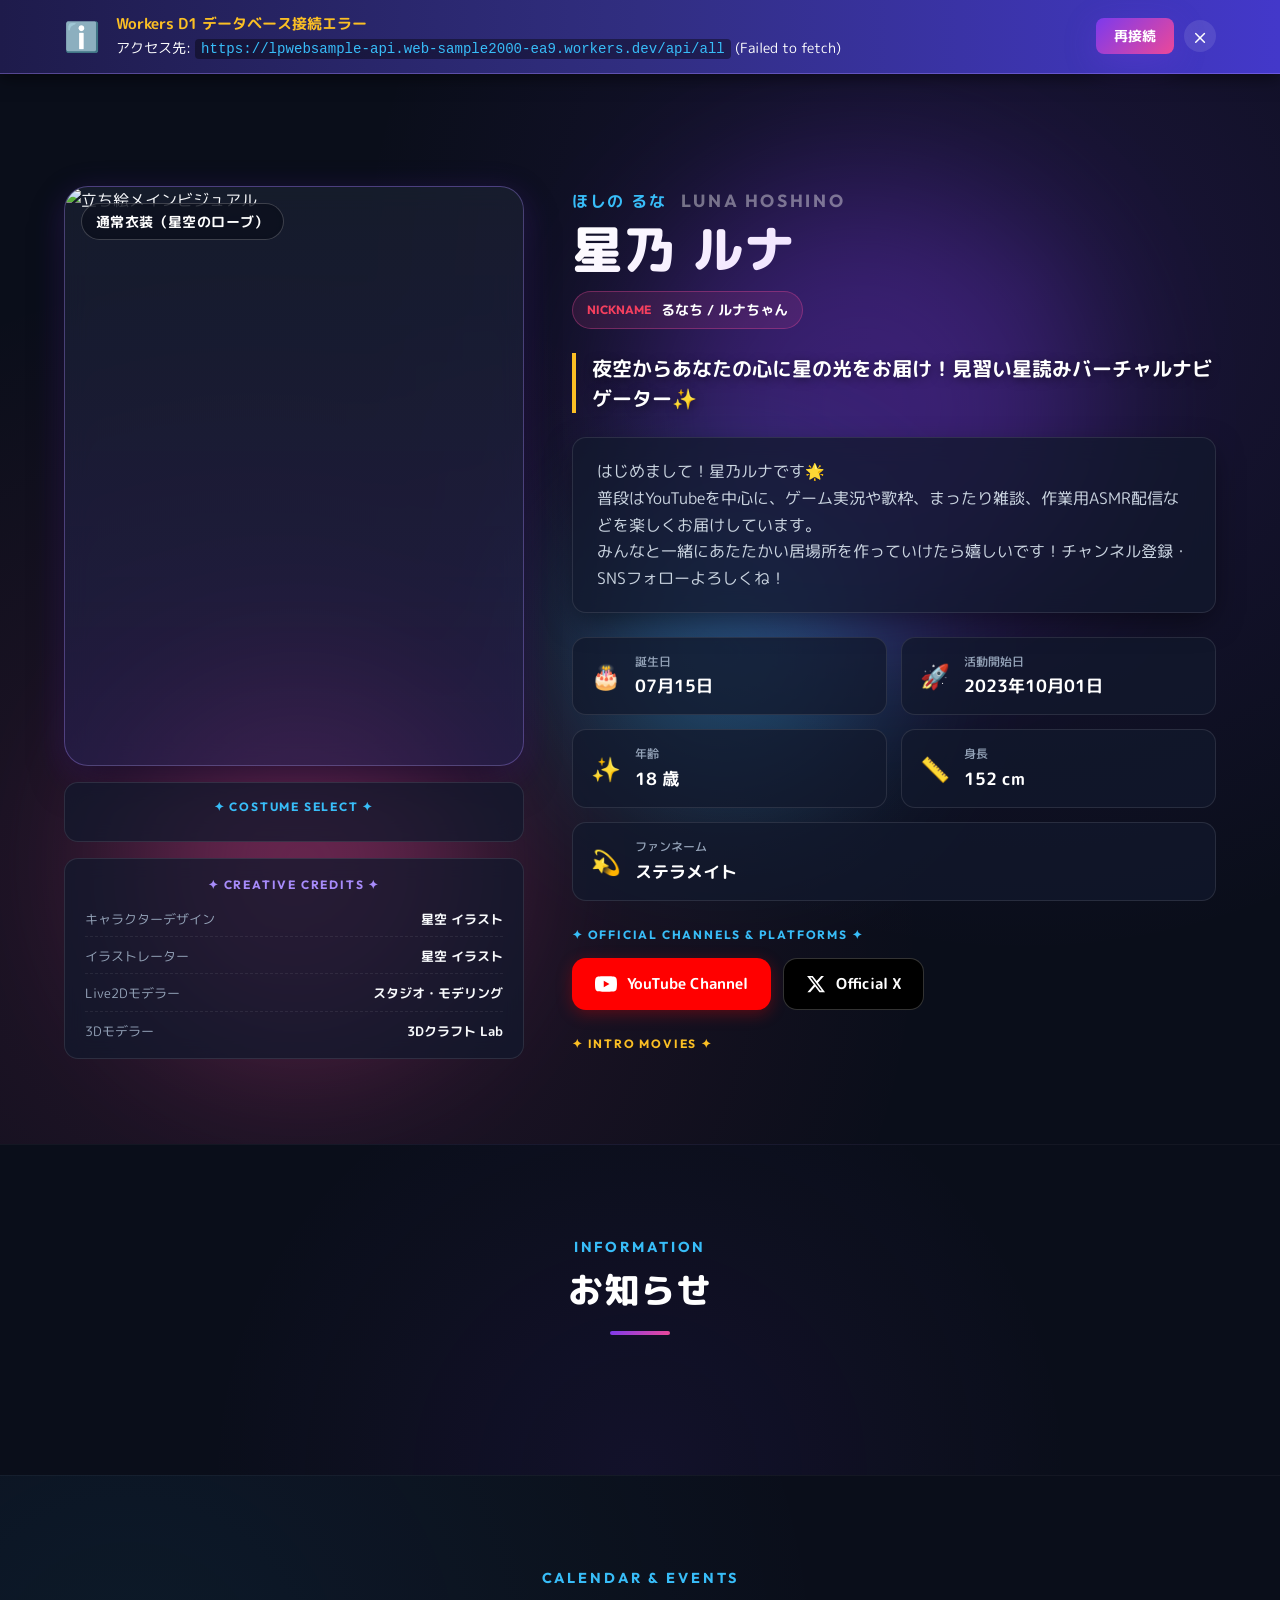
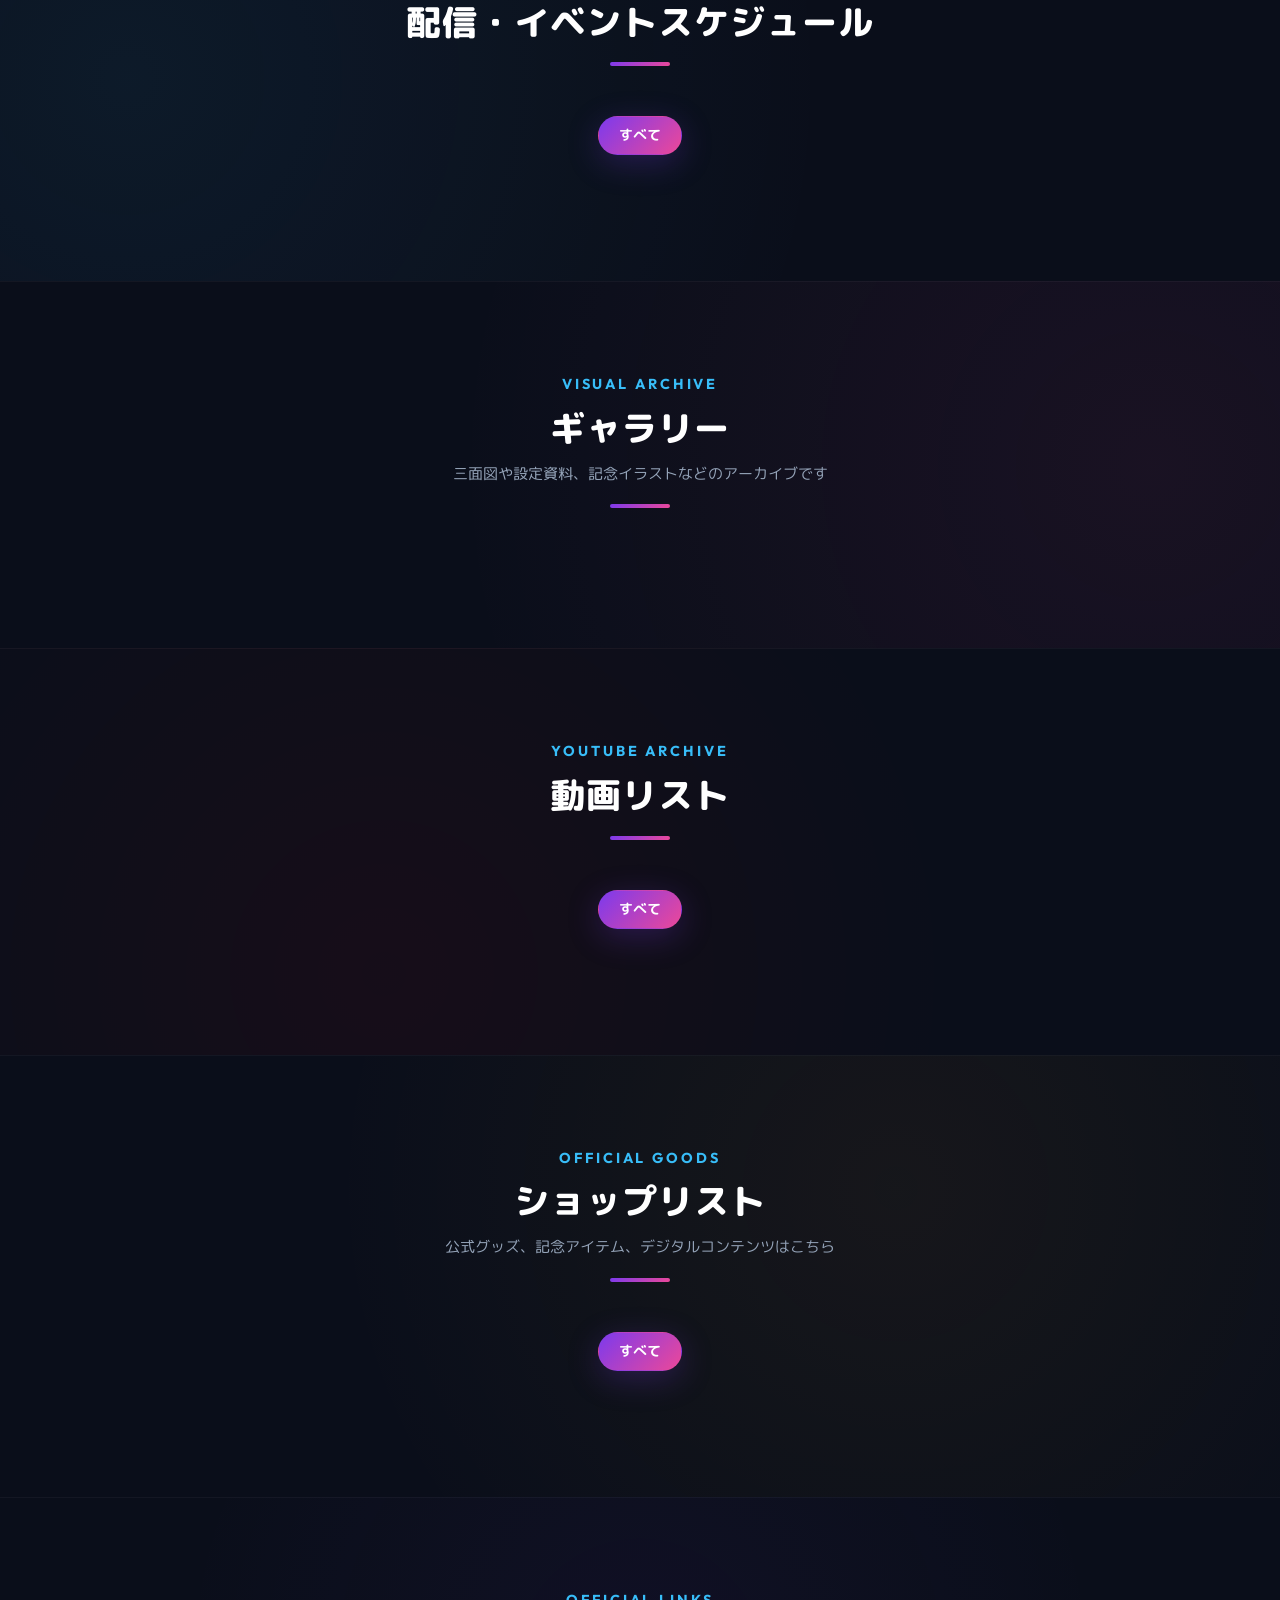
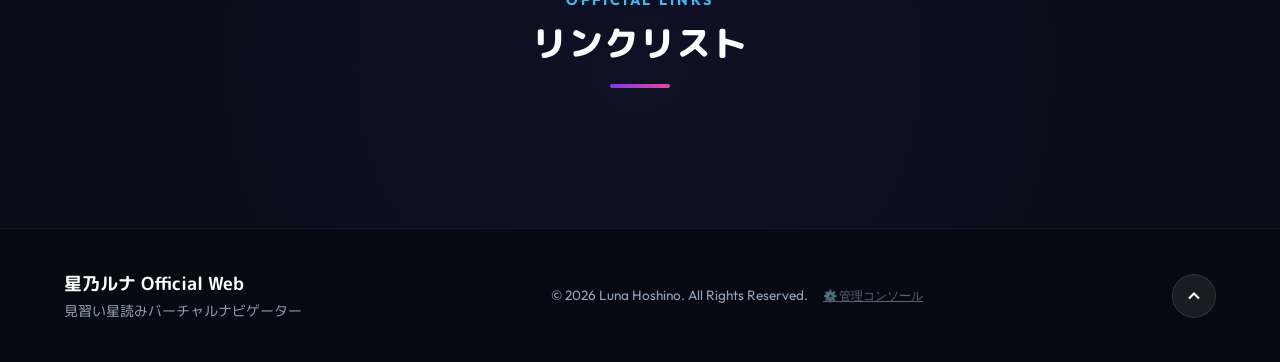
==== index.html @ 196e005f "Add admin page and update files" ====
<!DOCTYPE html>
<html lang="ja">
<head>
  <meta charset="UTF-8">
  <meta name="viewport" content="width=device-width, initial-scale=1.0">
  <title>星乃ルナ Official Website | バーチャルナビゲーター</title>
  <meta name="description" content="見習い星読みバーチャルナビゲーター「星乃ルナ」の公式ポートフォリオ・オフィシャルサイトです。最新のお知らせ、スケジュール、動画、グッズ情報をお届けします。">
  
  <!-- Google Fonts -->
  <link rel="preconnect" href="https://fonts.googleapis.com">
  <link rel="preconnect" href="https://fonts.gstatic.com" crossorigin>
  <link href="https://fonts.googleapis.com/css2?family=M+PLUS+Rounded+1c:wght@400;500;700;800&family=Outfit:wght@400;600;700;800&display=swap" rel="stylesheet">
  
  <!-- CSS -->
  <link rel="stylesheet" href="css/style.css">
</head>
<body>

  <!-- ============================================================
       グローバルナビゲーション
  ============================================================ -->
  <nav class="global-nav" id="global-nav">
    <div class="nav-container">
      <a href="#sec-profile" class="nav-logo">
        <span class="logo-symbol">✦</span>
        <span class="logo-text">Luna Hoshino</span>
      </a>

      <!-- 動的に同期されるナビゲーションリンク -->
      <ul class="nav-links" id="nav-links">
        <li><a href="#sec-profile" class="nav-item active">Profile</a></li>
        <li data-nav-for="notice"><a href="#sec-notice" class="nav-item">Notice</a></li>
        <li data-nav-for="schedule"><a href="#sec-schedule" class="nav-item">Schedule</a></li>
        <li data-nav-for="gallery"><a href="#sec-gallery" class="nav-item">Gallery</a></li>
        <li data-nav-for="movie"><a href="#sec-movie" class="nav-item">Movie</a></li>
        <li data-nav-for="shop"><a href="#sec-shop" class="nav-item">Shop</a></li>
        <li data-nav-for="linkList"><a href="#sec-linkList" class="nav-item">Link</a></li>
      </ul>

      <!-- ヘッダーSNSリンク -->
      <div class="nav-sns">
        <a href="https://www.youtube.com/" target="_blank" rel="noopener noreferrer" class="sns-btn" aria-label="YouTube">
          <svg viewBox="0 0 24 24" width="20" height="20" fill="currentColor"><path d="M23.498 6.186a3.016 3.016 0 0 0-2.122-2.136C19.505 3.545 12 3.545 12 3.545s-7.505 0-9.377.505A3.017 3.017 0 0 0 .502 6.186C0 8.07 0 12 0 12s0 3.93.502 5.814a3.016 3.016 0 0 0 2.122 2.136c1.871.505 9.376.505 9.376.505s7.505 0 9.377-.505a3.015 3.015 0 0 0 2.122-2.136C24 15.93 24 12 24 12s0-3.93-.502-5.814zM9.545 15.568V8.432L15.818 12l-6.273 3.568z"/></svg>
        </a>
        <a href="https://x.com/" target="_blank" rel="noopener noreferrer" class="sns-btn" aria-label="X (Twitter)">
          <svg viewBox="0 0 24 24" width="18" height="18" fill="currentColor"><path d="M18.244 2.25h3.308l-7.227 8.26 8.502 11.24H16.17l-5.214-6.817L4.99 21.75H1.68l7.73-8.835L1.254 2.25H8.08l4.713 6.231zm-1.161 17.52h1.833L7.084 4.126H5.117z"/></svg>
        </a>
      </div>

      <!-- モバイルメニューボタン -->
      <button class="menu-toggle" id="menu-toggle" aria-label="メニュー開閉">
        <span></span>
        <span></span>
        <span></span>
      </button>
    </div>
  </nav>

  <!-- ============================================================
       固定最上部：プロフィール＆立ち絵セクション
       (schema/profile.yaml & schema/visual.yaml に準拠)
  ============================================================ -->
  <header id="sec-profile" class="profile-hero-section">
    <!-- 背景デコレーション -->
    <div class="hero-bg-canvas" id="hero-bg">
      <div class="glow-orb orb-1"></div>
      <div class="glow-orb orb-2"></div>
      <div class="glow-orb orb-3"></div>
      <div class="star-particles"></div>
    </div>

    <div class="container hero-container">
      
      <!-- 立ち絵・ビジュアル表示エリア -->
      <div class="hero-visual-col">
        <!-- 立ち絵カードフレーム -->
        <div class="visual-stage">
          <div class="visual-card">
            <!-- 立ち絵画像 (JSで動的切り替え可能) -->
            <img src="https://images.unsplash.com/photo-1534447677768-be436bb09401?w=800&auto=format&fit=crop&q=80" 
                 alt="立ち絵メインビジュアル" 
                 id="current-visual-img" 
                 class="visual-img">
            <div class="visual-badge" id="current-costume-badge">通常衣装（星空のローブ）</div>
          </div>

          <!-- 衣装セレクター (複数立ち絵の切り替え) -->
          <div class="costume-selector" id="costume-selector-wrapper">
            <div class="costume-selector-label">✦ COSTUME SELECT ✦</div>
            <div class="costume-thumbs" id="costume-thumbs">
              <!-- JSでvisual.yamlデータから動的生成 -->
            </div>
          </div>

          <!-- 制作クレジット情報 (visual.yaml の各項目) -->
          <div class="visual-credits-box" id="visual-credits">
            <div class="credits-title">✦ CREATIVE CREDITS ✦</div>
            <dl class="credits-list" id="credits-list">
              <div class="credit-row">
                <dt>キャラクターデザイン</dt>
                <dd id="credit-characterDesign">星空 イラスト</dd>
              </div>
              <div class="credit-row">
                <dt>イラストレーター</dt>
                <dd id="credit-illustrator">星空 イラスト</dd>
              </div>
              <div class="credit-row">
                <dt>Live2Dモデラー</dt>
                <dd id="credit-live2d">スタジオ・モデリング</dd>
              </div>
              <div class="credit-row" id="credit-row-3d">
                <dt>3Dモデラー</dt>
                <dd id="credit-3dModeling">3Dクラフト Lab</dd>
              </div>
            </dl>
          </div>
        </div>
      </div>

      <!-- プロフィールテキスト・基本情報エリア -->
      <div class="hero-info-col">
        <!-- ネームヘッダー -->
        <div class="profile-header">
          <div class="profile-rubies">
            <span class="profile-furigana" id="prof-pronunciation">ほしの るな</span>
            <span class="profile-roman" id="prof-romanization">Luna Hoshino</span>
          </div>
          <h1 class="profile-name" id="prof-name">星乃 ルナ</h1>
          <div class="profile-nickname-badge">
            <span class="label">Nickname</span>
            <span class="value" id="prof-nickname">るなち / ルナちゃん</span>
          </div>
        </div>

        <!-- キャッチフレーズ (comment) -->
        <div class="profile-tagline" id="prof-comment">
          夜空からあなたの心に星の光をお届け！見習い星読みバーチャルナビゲーター✨
        </div>

        <!-- 自己紹介文 (message) -->
        <div class="profile-message-box">
          <p id="prof-message">
            はじめまして！星乃ルナです🌟<br>
            普段はYouTubeを中心に、ゲーム実況や歌枠、まったり雑談、作業用ASMR配信などを楽しくお届けしています。<br>
            みんなと一緒にあたたかい居場所を作っていけたら嬉しいです！チャンネル登録・SNSフォローよろしくね！
          </p>
        </div>

        <!-- プロフィールスペック（グリッドカード） -->
        <div class="profile-specs-grid">
          <div class="spec-card">
            <span class="spec-icon">🎂</span>
            <div class="spec-meta">
              <span class="spec-label">誕生日</span>
              <strong class="spec-value" id="prof-birthday">07月15日</strong>
            </div>
          </div>
          <div class="spec-card">
            <span class="spec-icon">🚀</span>
            <div class="spec-meta">
              <span class="spec-label">活動開始日</span>
              <strong class="spec-value" id="prof-streaming">2023年10月01日</strong>
            </div>
          </div>
          <div class="spec-card">
            <span class="spec-icon">✨</span>
            <div class="spec-meta">
              <span class="spec-label">年齢</span>
              <strong class="spec-value"><span id="prof-age">18</span> 歳</strong>
            </div>
          </div>
          <div class="spec-card">
            <span class="spec-icon">📏</span>
            <div class="spec-meta">
              <span class="spec-label">身長</span>
              <strong class="spec-value"><span id="prof-height">152</span> cm</strong>
            </div>
          </div>
          <div class="spec-card spec-full">
            <span class="spec-icon">💫</span>
            <div class="spec-meta">
              <span class="spec-label">ファンネーム</span>
              <strong class="spec-value" id="prof-fanName">ステラメイト</strong>
            </div>
          </div>
        </div>

        <!-- SNS & プラットフォームリンク -->
        <div class="profile-channels">
          <div class="channel-title">✦ OFFICIAL CHANNELS & PLATFORMS ✦</div>
          <div class="channel-buttons" id="prof-platforms">
            <!-- YouTube メイン -->
            <a href="https://www.youtube.com/" target="_blank" rel="noopener noreferrer" class="channel-link yt-link" id="prof-youtube">
              <svg viewBox="0 0 24 24" width="22" height="22" fill="currentColor"><path d="M23.498 6.186a3.016 3.016 0 0 0-2.122-2.136C19.505 3.545 12 3.545 12 3.545s-7.505 0-9.377.505A3.017 3.017 0 0 0 .502 6.186C0 8.07 0 12 0 12s0 3.93.502 5.814a3.016 3.016 0 0 0 2.122 2.136c1.871.505 9.376.505 9.376.505s7.505 0 9.377-.505a3.015 3.015 0 0 0 2.122-2.136C24 15.93 24 12 24 12s0-3.93-.502-5.814zM9.545 15.568V8.432L15.818 12l-6.273 3.568z"/></svg>
              <span>YouTube Channel</span>
            </a>
            <!-- X (Twitter) -->
            <a href="https://x.com/" target="_blank" rel="noopener noreferrer" class="channel-link x-link" id="prof-x">
              <svg viewBox="0 0 24 24" width="20" height="20" fill="currentColor"><path d="M18.244 2.25h3.308l-7.227 8.26 8.502 11.24H16.17l-5.214-6.817L4.99 21.75H1.68l7.73-8.835L1.254 2.25H8.08l4.713 6.231zm-1.161 17.52h1.833L7.084 4.126H5.117z"/></svg>
              <span>Official X</span>
            </a>
            <!-- その他 platforms (最大3つ) はJSで追加 -->
          </div>
        </div>

        <!-- 自己紹介動画 (moves: array max 3) -->
        <div class="profile-intro-moves" id="prof-moves-box">
          <div class="moves-label">✦ INTRO MOVIES ✦</div>
          <div class="moves-btn-group" id="prof-moves-buttons">
            <!-- JSで動的にボタン生成 -->
          </div>
        </div>

      </div>
    </div>
  </header>

  <!-- ============================================================
       動的セクションコンテナ
       （管理画面から順番の入れ替え・表示非表示が行える要素群）
  ============================================================ -->
  <main id="section-container" class="sections-container">

    <!-- ------------------------------------------------------------
         1. お知らせセクション (schema/notice.yaml)
    ------------------------------------------------------------- -->
    <section id="sec-notice" class="lp-section notice-section" data-section-id="notice">
      <div class="container">
        <div class="section-head">
          <span class="section-subtitle">Information</span>
          <h2 class="section-title">お知らせ</h2>
          <div class="title-line"></div>
        </div>

        <div class="notice-list" id="notice-container">
          <!-- JSでnotice.yaml準拠のデータをレンダリング -->
        </div>
      </div>
    </section>

    <!-- ------------------------------------------------------------
         2. スケジュールセクション (schema/scheduleTag.yaml & schedule.yaml)
    ------------------------------------------------------------- -->
    <section id="sec-schedule" class="lp-section schedule-section" data-section-id="schedule">
      <div class="container">
        <div class="section-head">
          <span class="section-subtitle">Calendar & Events</span>
          <h2 class="section-title">配信・イベントスケジュール</h2>
          <div class="title-line"></div>
        </div>

        <!-- scheduleTag フィルタリングタブ -->
        <div class="filter-tabs" id="schedule-filter-tabs">
          <button class="filter-tab active" data-tag-id="all">すべて</button>
          <!-- JSで動的生成 -->
        </div>

        <!-- スケジュールカード一覧 -->
        <div class="schedule-grid" id="schedule-container">
          <!-- JSでschedule.yaml準拠のデータをレンダリング -->
        </div>
      </div>
    </section>

    <!-- ------------------------------------------------------------
         3. ギャラリーセクション (schema/gallery.yaml)
    ------------------------------------------------------------- -->
    <section id="sec-gallery" class="lp-section gallery-section" data-section-id="gallery">
      <div class="container">
        <div class="section-head">
          <span class="section-subtitle">Visual Archive</span>
          <h2 class="section-title">ギャラリー</h2>
          <p class="section-desc">三面図や設定資料、記念イラストなどのアーカイブです</p>
          <div class="title-line"></div>
        </div>

        <!-- ギャラリー画像グリッド -->
        <div class="gallery-grid" id="gallery-container">
          <!-- JSでgallery.yaml準拠のデータをレンダリング -->
        </div>
      </div>
    </section>

    <!-- ------------------------------------------------------------
         4. 動画リストセクション (schema/movieLabel.yaml & movie.yaml)
    ------------------------------------------------------------- -->
    <section id="sec-movie" class="lp-section movie-section" data-section-id="movie">
      <div class="container">
        <div class="section-head">
          <span class="section-subtitle">YouTube Archive</span>
          <h2 class="section-title">動画リスト</h2>
          <div class="title-line"></div>
        </div>

        <!-- movieLabel フィルタリングタブ -->
        <div class="filter-tabs" id="movie-filter-tabs">
          <button class="filter-tab active" data-label-id="all">すべて</button>
          <!-- JSで動的生成 -->
        </div>

        <!-- 動画カード一覧 -->
        <div class="movie-grid" id="movie-container">
          <!-- JSでmovie.yaml準拠のデータをレンダリング -->
        </div>
      </div>
    </section>

    <!-- ------------------------------------------------------------
         5. ショップリストセクション (schema/shopTag.yaml & shop.yaml)
    ------------------------------------------------------------- -->
    <section id="sec-shop" class="lp-section shop-section" data-section-id="shop">
      <div class="container">
        <div class="section-head">
          <span class="section-subtitle">Official Goods</span>
          <h2 class="section-title">ショップリスト</h2>
          <p class="section-desc">公式グッズ、記念アイテム、デジタルコンテンツはこちら</p>
          <div class="title-line"></div>
        </div>

        <!-- shopTag フィルタリングタブ -->
        <div class="filter-tabs" id="shop-filter-tabs">
          <button class="filter-tab active" data-shop-tag="all">すべて</button>
          <!-- JSで動的生成 -->
        </div>

        <!-- 商品カードグリッド -->
        <div class="shop-grid" id="shop-container">
          <!-- JSでshop.yaml準拠のデータをレンダリング -->
        </div>
      </div>
    </section>

    <!-- ------------------------------------------------------------
         6. リンクリストセクション (schema/linkList.yaml)
    ------------------------------------------------------------- -->
    <section id="sec-linkList" class="lp-section link-section" data-section-id="linkList">
      <div class="container">
        <div class="section-head">
          <span class="section-subtitle">Official Links</span>
          <h2 class="section-title">リンクリスト</h2>
          <div class="title-line"></div>
        </div>

        <!-- リンクカード一覧 -->
        <div class="link-grid" id="link-container">
          <!-- JSでlinkList.yaml準拠のデータをレンダリング -->
        </div>
      </div>
    </section>

  </main>

  <!-- ============================================================
       フッター
  ============================================================ -->
  <footer class="site-footer">
    <div class="container footer-container">
      <div class="footer-brand">
        <span class="brand-name">星乃ルナ Official Web</span>
        <p class="brand-desc">見習い星読みバーチャルナビゲーター</p>
      </div>
      <div class="footer-copy">
        <p>&copy; 2026 Luna Hoshino. All Rights Reserved. <a href="admin.html" class="footer-admin-link" style="margin-left: 12px; opacity: 0.6; font-size: 0.85em; text-decoration: underline;" title="管理画面へ">⚙️ 管理コンソール</a></p>
      </div>
      <a href="#sec-profile" class="back-to-top" aria-label="トップへ戻る">
        <svg viewBox="0 0 24 24" width="20" height="20" fill="none" stroke="currentColor" stroke-width="2.5"><polyline points="18 15 12 9 6 15"></polyline></svg>
      </a>
    </div>
  </footer>

  <!-- ============================================================
       モーダル群（画像Lightbox / 動画プレイヤー）
  ============================================================ -->
  <!-- 画像拡大モーダル -->
  <div class="modal-overlay" id="image-modal" aria-hidden="true">
    <div class="modal-backdrop" id="image-modal-backdrop"></div>
    <div class="modal-content image-modal-content">
      <button class="modal-close" id="image-modal-close" aria-label="閉じる">&times;</button>
      <img src="" alt="" id="image-modal-img">
      <div class="modal-caption" id="image-modal-caption"></div>
    </div>
  </div>

  <!-- 動画再生モーダル -->
  <div class="modal-overlay" id="video-modal" aria-hidden="true">
    <div class="modal-backdrop" id="video-modal-backdrop"></div>
    <div class="modal-content video-modal-content">
      <button class="modal-close" id="video-modal-close" aria-label="閉じる">&times;</button>
      <div class="video-iframe-wrapper">
        <iframe src="" id="video-modal-iframe" allowfullscreen allow="accelerometer; autoplay; clipboard-write; encrypted-media; gyroscope; picture-in-picture"></iframe>
      </div>
      <div class="modal-caption" id="video-modal-title"></div>
    </div>
  </div>

  <!-- JavaScript -->
  <script src="js/main.js"></script>
</body>
</html>
---- css/style.css ----
/* ============================================================
   星乃ルナ Official LP - スタイルシート (css/style.css)
   ============================================================ */

/* --- CSS変数（テーマ定義） --- */
:root {
  --bg-main: #0a0e1a;
  --bg-card: rgba(18, 25, 44, 0.75);
  --bg-card-hover: rgba(28, 38, 66, 0.85);
  --bg-glass: rgba(15, 23, 42, 0.65);
  
  --primary: #7c3aed;
  --primary-light: #a78bfa;
  --primary-gradient: linear-gradient(135deg, #7c3aed 0%, #ec4899 100%);
  --accent-gold: #fbbf24;
  --accent-cyan: #38bdf8;
  --accent-pink: #f43f5e;
  
  --text-main: #f8fafc;
  --text-muted: #94a3b8;
  --text-sub: #cbd5e1;
  
  --border-glass: rgba(255, 255, 255, 0.1);
  --border-highlight: rgba(167, 139, 250, 0.35);
  --shadow-glow: 0 8px 32px 0 rgba(124, 58, 237, 0.25);
  --shadow-card: 0 10px 30px -5px rgba(0, 0, 0, 0.5);

  --font-family-base: 'M PLUS Rounded 1c', -apple-system, BlinkMacSystemFont, "Segoe UI", Roboto, sans-serif;
  --font-family-en: 'Outfit', sans-serif;

  --nav-height: 72px;
  --radius-sm: 8px;
  --radius-md: 14px;
  --radius-lg: 24px;
  --radius-full: 9999px;

  --transition-fast: 0.2s ease;
  --transition-normal: 0.35s cubic-bezier(0.16, 1, 0.3, 1);
}

/* --- リセット & ベーススタイル --- */
*, *::before, *::after {
  box-sizing: border-box;
  margin: 0;
  padding: 0;
}

html {
  scroll-behavior: smooth;
  scroll-padding-top: calc(var(--nav-height) + 20px);
}

body {
  background-color: var(--bg-main);
  color: var(--text-main);
  font-family: var(--font-family-base);
  line-height: 1.7;
  overflow-x: hidden;
  position: relative;
  -webkit-font-smoothing: antialiased;
}

a {
  color: inherit;
  text-decoration: none;
  transition: color var(--transition-fast);
}

img {
  max-width: 100%;
  height: auto;
  display: block;
}

button {
  font-family: inherit;
  cursor: pointer;
  border: none;
  background: none;
}

ul, ol {
  list-style: none;
}

.container {
  width: 100%;
  max-width: 1200px;
  margin: 0 auto;
  padding: 0 24px;
}

/* --- ヘッダー・グローバルナビゲーション --- */
.global-nav {
  position: fixed;
  top: 0;
  left: 0;
  width: 100%;
  height: var(--nav-height);
  z-index: 1000;
  background: rgba(10, 14, 26, 0.85);
  backdrop-filter: blur(16px);
  -webkit-backdrop-filter: blur(16px);
  border-bottom: 1px solid var(--border-glass);
  transition: all var(--transition-normal);
}

.nav-container {
  max-width: 1240px;
  height: 100%;
  margin: 0 auto;
  padding: 0 24px;
  display: flex;
  align-items: center;
  justify-content: space-between;
}

.nav-logo {
  display: flex;
  align-items: center;
  gap: 10px;
  font-family: var(--font-family-en);
  font-size: 1.35rem;
  font-weight: 700;
  letter-spacing: 0.05em;
  color: #fff;
}

.logo-symbol {
  color: var(--accent-gold);
  font-size: 1.2rem;
  animation: pulse-glow 2s infinite ease-in-out;
}

.nav-links {
  display: flex;
  align-items: center;
  gap: 8px;
}

.nav-item {
  font-family: var(--font-family-en);
  font-size: 0.95rem;
  font-weight: 600;
  color: var(--text-muted);
  padding: 8px 16px;
  border-radius: var(--radius-full);
  transition: all var(--transition-fast);
  position: relative;
}

.nav-item:hover,
.nav-item.active {
  color: #fff;
  background: rgba(255, 255, 255, 0.08);
}

.nav-item.active {
  color: var(--accent-cyan);
  box-shadow: inset 0 0 0 1px rgba(56, 189, 248, 0.3);
}

.nav-sns {
  display: flex;
  align-items: center;
  gap: 12px;
}

.sns-btn {
  display: flex;
  align-items: center;
  justify-content: center;
  width: 38px;
  height: 38px;
  border-radius: 50%;
  background: rgba(255, 255, 255, 0.06);
  border: 1px solid var(--border-glass);
  color: var(--text-sub);
  transition: all var(--transition-fast);
}

.sns-btn:hover {
  background: var(--primary-gradient);
  color: #fff;
  transform: translateY(-2px);
  border-color: transparent;
  box-shadow: var(--shadow-glow);
}

.menu-toggle {
  display: none;
  flex-direction: column;
  justify-content: space-between;
  width: 28px;
  height: 20px;
}

.menu-toggle span {
  display: block;
  height: 2px;
  width: 100%;
  background: #fff;
  border-radius: 2px;
  transition: all var(--transition-fast);
}

/* ============================================================
   最上部固定：プロフィール＆立ち絵セクション
   ============================================================ */
.profile-hero-section {
  position: relative;
  min-height: 100vh;
  padding-top: calc(var(--nav-height) + 40px);
  padding-bottom: 80px;
  display: flex;
  align-items: center;
  overflow: hidden;
  background: radial-gradient(circle at 80% 20%, rgba(124, 58, 237, 0.15) 0%, transparent 50%),
              radial-gradient(circle at 20% 80%, rgba(236, 72, 153, 0.12) 0%, transparent 50%),
              var(--bg-main);
}

/* 背景エフェクト */
.hero-bg-canvas {
  position: absolute;
  top: 0;
  left: 0;
  width: 100%;
  height: 100%;
  pointer-events: none;
  z-index: 0;
}

.glow-orb {
  position: absolute;
  border-radius: 50%;
  filter: blur(80px);
  opacity: 0.35;
  animation: float-slow 12s infinite alternate ease-in-out;
}

.orb-1 {
  width: 450px;
  height: 450px;
  background: #7c3aed;
  top: 10%;
  right: 15%;
}

.orb-2 {
  width: 350px;
  height: 350px;
  background: #ec4899;
  bottom: 10%;
  left: 10%;
  animation-delay: -4s;
}

.orb-3 {
  width: 300px;
  height: 300px;
  background: #38bdf8;
  top: 40%;
  left: 45%;
  animation-delay: -8s;
}

.hero-container {
  position: relative;
  z-index: 1;
  display: grid;
  grid-template-columns: 460px 1fr;
  gap: 48px;
  align-items: start;
}

/* --- 立ち絵・ビジュアルエリア --- */
.hero-visual-col {
  display: flex;
  flex-direction: column;
  gap: 20px;
}

.visual-stage {
  display: flex;
  flex-direction: column;
  gap: 16px;
}

.visual-card {
  position: relative;
  width: 100%;
  height: 580px;
  border-radius: var(--radius-lg);
  overflow: hidden;
  background: linear-gradient(180deg, rgba(255,255,255,0.03) 0%, rgba(124,58,237,0.12) 100%),
              rgba(18, 25, 44, 0.6);
  border: 1px solid var(--border-highlight);
  box-shadow: 0 20px 40px -10px rgba(0,0,0,0.6), var(--shadow-glow);
  display: flex;
  align-items: center;
  justify-content: center;
  backdrop-filter: blur(12px);
}

.visual-img {
  width: 100%;
  height: 100%;
  object-fit: cover;
  object-position: center top;
  transition: transform 0.5s ease, opacity 0.3s ease;
}

.visual-badge {
  position: absolute;
  top: 16px;
  left: 16px;
  padding: 6px 14px;
  font-size: 0.85rem;
  font-weight: 700;
  border-radius: var(--radius-full);
  background: rgba(10, 14, 26, 0.75);
  backdrop-filter: blur(8px);
  border: 1px solid rgba(255, 255, 255, 0.2);
  color: #fff;
  letter-spacing: 0.03em;
}

/* 衣装セレクター */
.costume-selector {
  background: var(--bg-card);
  border: 1px solid var(--border-glass);
  border-radius: var(--radius-md);
  padding: 14px 18px;
  backdrop-filter: blur(10px);
}

.costume-selector-label {
  font-family: var(--font-family-en);
  font-size: 0.75rem;
  letter-spacing: 0.15em;
  color: var(--accent-cyan);
  font-weight: 700;
  margin-bottom: 10px;
  text-align: center;
}

.costume-thumbs {
  display: flex;
  gap: 12px;
  justify-content: center;
}

.costume-thumb-btn {
  display: flex;
  flex-direction: column;
  align-items: center;
  gap: 6px;
  padding: 6px;
  border-radius: var(--radius-sm);
  background: rgba(255, 255, 255, 0.03);
  border: 2px solid transparent;
  transition: all var(--transition-fast);
  width: 100px;
}

.costume-thumb-btn img {
  width: 100%;
  height: 70px;
  object-fit: cover;
  border-radius: 6px;
}

.costume-thumb-btn span {
  font-size: 0.75rem;
  color: var(--text-sub);
  white-space: nowrap;
  overflow: hidden;
  text-overflow: ellipsis;
  max-width: 90px;
}

.costume-thumb-btn:hover {
  border-color: rgba(255, 255, 255, 0.3);
  background: rgba(255, 255, 255, 0.08);
}

.costume-thumb-btn.active {
  border-color: var(--accent-gold);
  background: rgba(251, 191, 36, 0.1);
}

.costume-thumb-btn.active span {
  color: #fff;
  font-weight: 700;
}

/* 制作クレジット */
.visual-credits-box {
  background: var(--bg-card);
  border: 1px solid var(--border-glass);
  border-radius: var(--radius-md);
  padding: 16px 20px;
  backdrop-filter: blur(10px);
}

.credits-title {
  font-family: var(--font-family-en);
  font-size: 0.75rem;
  letter-spacing: 0.15em;
  color: var(--primary-light);
  font-weight: 700;
  margin-bottom: 12px;
  text-align: center;
}

.credits-list {
  display: flex;
  flex-direction: column;
  gap: 8px;
}

.credit-row {
  display: flex;
  justify-content: space-between;
  align-items: center;
  font-size: 0.82rem;
  padding-bottom: 6px;
  border-bottom: 1px dashed rgba(255, 255, 255, 0.07);
}

.credit-row:last-child {
  border-bottom: none;
  padding-bottom: 0;
}

.credit-row dt {
  color: var(--text-muted);
}

.credit-row dd {
  font-weight: 600;
  color: var(--text-main);
}

/* --- プロフィール詳細・スペックエリア --- */
.hero-info-col {
  display: flex;
  flex-direction: column;
  gap: 24px;
}

.profile-rubies {
  display: flex;
  align-items: baseline;
  gap: 14px;
  margin-bottom: 4px;
}

.profile-furigana {
  font-size: 1rem;
  color: var(--accent-cyan);
  font-weight: 600;
  letter-spacing: 0.1em;
}

.profile-roman {
  font-family: var(--font-family-en);
  font-size: 1.1rem;
  font-weight: 700;
  color: rgba(255, 255, 255, 0.4);
  letter-spacing: 0.15em;
  text-transform: uppercase;
}

.profile-name {
  font-size: 3.2rem;
  font-weight: 800;
  letter-spacing: 0.02em;
  line-height: 1.15;
  background: linear-gradient(135deg, #ffffff 0%, #d8b4fe 100%);
  -webkit-background-clip: text;
  -webkit-text-fill-color: transparent;
  margin-bottom: 12px;
}

.profile-nickname-badge {
  display: inline-flex;
  align-items: center;
  gap: 10px;
  padding: 6px 14px;
  border-radius: var(--radius-full);
  background: rgba(236, 72, 153, 0.12);
  border: 1px solid rgba(236, 72, 153, 0.35);
  width: fit-content;
}

.profile-nickname-badge .label {
  font-family: var(--font-family-en);
  font-size: 0.75rem;
  font-weight: 700;
  color: var(--accent-pink);
  text-transform: uppercase;
}

.profile-nickname-badge .value {
  font-size: 0.9rem;
  font-weight: 600;
  color: #fff;
}

.profile-tagline {
  font-size: 1.25rem;
  font-weight: 700;
  color: #fff;
  line-height: 1.5;
  padding-left: 16px;
  border-left: 4px solid var(--accent-gold);
  text-shadow: 0 2px 10px rgba(0, 0, 0, 0.5);
}

.profile-message-box {
  background: var(--bg-card);
  border: 1px solid var(--border-glass);
  border-radius: var(--radius-md);
  padding: 20px 24px;
  backdrop-filter: blur(12px);
  color: var(--text-sub);
  font-size: 0.98rem;
  box-shadow: var(--shadow-card);
}

/* プロフィールスペック グリッド */
.profile-specs-grid {
  display: grid;
  grid-template-columns: repeat(2, 1fr);
  gap: 14px;
}

.spec-card {
  display: flex;
  align-items: center;
  gap: 14px;
  padding: 14px 18px;
  border-radius: var(--radius-md);
  background: var(--bg-card);
  border: 1px solid var(--border-glass);
  transition: transform var(--transition-fast), border-color var(--transition-fast);
}

.spec-card:hover {
  transform: translateY(-2px);
  border-color: var(--border-highlight);
}

.spec-card.spec-full {
  grid-column: span 2;
}

.spec-icon {
  font-size: 1.5rem;
  line-height: 1;
}

.spec-meta {
  display: flex;
  flex-direction: column;
}

.spec-label {
  font-size: 0.75rem;
  color: var(--text-muted);
  font-weight: 500;
}

.spec-value {
  font-size: 1.05rem;
  color: #fff;
  font-weight: 700;
}

/* チャンネル・プラットフォームボタン */
.profile-channels {
  display: flex;
  flex-direction: column;
  gap: 12px;
}

.channel-title {
  font-family: var(--font-family-en);
  font-size: 0.75rem;
  letter-spacing: 0.15em;
  color: var(--accent-cyan);
  font-weight: 700;
}

.channel-buttons {
  display: flex;
  flex-wrap: wrap;
  gap: 12px;
}

.channel-link {
  display: inline-flex;
  align-items: center;
  gap: 10px;
  padding: 12px 22px;
  border-radius: var(--radius-md);
  font-weight: 700;
  font-size: 0.95rem;
  transition: all var(--transition-fast);
  border: 1px solid transparent;
}

.channel-link.yt-link {
  background: #ff0000;
  color: #fff;
  box-shadow: 0 4px 16px rgba(255, 0, 0, 0.3);
}

.channel-link.yt-link:hover {
  transform: translateY(-3px);
  box-shadow: 0 8px 24px rgba(255, 0, 0, 0.5);
}

.channel-link.x-link {
  background: #000;
  color: #fff;
  border-color: rgba(255, 255, 255, 0.2);
}

.channel-link.x-link:hover {
  transform: translateY(-3px);
  border-color: #fff;
  box-shadow: 0 4px 16px rgba(255, 255, 255, 0.2);
}

.channel-link.custom-platform {
  background: rgba(255, 255, 255, 0.08);
  border-color: var(--border-glass);
  color: #fff;
}

.channel-link.custom-platform:hover {
  background: var(--primary-gradient);
  transform: translateY(-3px);
  border-color: transparent;
  box-shadow: var(--shadow-glow);
}

/* 自己紹介動画ボタン */
.profile-intro-moves {
  display: flex;
  flex-direction: column;
  gap: 10px;
}

.moves-label {
  font-family: var(--font-family-en);
  font-size: 0.75rem;
  letter-spacing: 0.15em;
  color: var(--accent-gold);
  font-weight: 700;
}

.moves-btn-group {
  display: flex;
  flex-wrap: wrap;
  gap: 12px;
}

.btn-movie-play {
  display: inline-flex;
  align-items: center;
  gap: 8px;
  padding: 10px 18px;
  border-radius: var(--radius-full);
  background: rgba(124, 58, 237, 0.15);
  border: 1px solid rgba(124, 58, 237, 0.4);
  color: #fff;
  font-size: 0.88rem;
  font-weight: 600;
  transition: all var(--transition-fast);
}

.btn-movie-play:hover {
  background: var(--primary-gradient);
  border-color: transparent;
  transform: translateY(-2px);
  box-shadow: var(--shadow-glow);
}

/* ============================================================
   共通セクションレイアウト
   ============================================================ */
.sections-container {
  display: flex;
  flex-direction: column;
  gap: 0;
  position: relative;
  z-index: 1;
}

.lp-section {
  padding: 90px 0;
  position: relative;
  border-top: 1px solid rgba(255, 255, 255, 0.04);
  transition: opacity 0.3s ease, transform 0.3s ease;
}

.lp-section.is-hidden {
  display: none !important;
}

.section-head {
  text-align: center;
  margin-bottom: 50px;
  position: relative;
}

.section-subtitle {
  display: block;
  font-family: var(--font-family-en);
  font-size: 0.9rem;
  font-weight: 700;
  letter-spacing: 0.2em;
  text-transform: uppercase;
  color: var(--accent-cyan);
  margin-bottom: 8px;
}

.section-title {
  font-size: 2.2rem;
  font-weight: 800;
  letter-spacing: 0.03em;
  color: #fff;
  line-height: 1.3;
}

.section-desc {
  color: var(--text-muted);
  font-size: 0.95rem;
  margin-top: 10px;
}

.title-line {
  width: 60px;
  height: 4px;
  background: var(--primary-gradient);
  border-radius: 2px;
  margin: 18px auto 0;
}

/* フィルタータブ共通 */
.filter-tabs {
  display: flex;
  flex-wrap: wrap;
  justify-content: center;
  gap: 10px;
  margin-bottom: 36px;
}

.filter-tab {
  padding: 8px 20px;
  border-radius: var(--radius-full);
  font-size: 0.9rem;
  font-weight: 600;
  color: var(--text-sub);
  background: rgba(255, 255, 255, 0.05);
  border: 1px solid var(--border-glass);
  transition: all var(--transition-fast);
}

.filter-tab:hover {
  background: rgba(255, 255, 255, 0.12);
  color: #fff;
}

.filter-tab.active {
  background: var(--primary-gradient);
  color: #fff;
  border-color: transparent;
  box-shadow: var(--shadow-glow);
}

/* ============================================================
   1. お知らせセクション (Notice)
   ============================================================ */
.notice-section {
  background: radial-gradient(circle at 50% 100%, rgba(124, 58, 237, 0.08) 0%, transparent 60%);
}

.notice-list {
  max-width: 860px;
  margin: 0 auto;
  display: flex;
  flex-direction: column;
  gap: 16px;
}

.notice-card {
  display: grid;
  grid-template-columns: 180px 1fr auto;
  gap: 20px;
  align-items: center;
  padding: 22px 28px;
  border-radius: var(--radius-md);
  background: var(--bg-card);
  border: 1px solid var(--border-glass);
  backdrop-filter: blur(8px);
  transition: all var(--transition-fast);
}

.notice-card:hover {
  transform: translateX(6px);
  border-color: var(--border-highlight);
  background: var(--bg-card-hover);
}

.notice-meta {
  display: flex;
  flex-direction: column;
  gap: 6px;
}

.notice-date {
  font-family: var(--font-family-en);
  font-size: 0.95rem;
  font-weight: 600;
  color: var(--text-muted);
}

.notice-badge {
  display: inline-block;
  padding: 3px 10px;
  font-size: 0.72rem;
  font-weight: 700;
  border-radius: var(--radius-full);
  width: fit-content;
}

.badge-published {
  background: rgba(34, 197, 94, 0.15);
  color: #4ade80;
  border: 1px solid rgba(34, 197, 94, 0.3);
}

.badge-scheduled {
  background: rgba(251, 191, 36, 0.15);
  color: #fbbf24;
  border: 1px solid rgba(251, 191, 36, 0.3);
}

.notice-content {
  font-size: 0.95rem;
  color: var(--text-main);
  line-height: 1.6;
}

.notice-media-thumb {
  width: 70px;
  height: 70px;
  border-radius: var(--radius-sm);
  overflow: hidden;
  border: 1px solid var(--border-glass);
  cursor: pointer;
  flex-shrink: 0;
}

.notice-media-thumb img {
  width: 100%;
  height: 100%;
  object-fit: cover;
  transition: transform var(--transition-fast);
}

.notice-media-thumb:hover img {
  transform: scale(1.1);
}

/* ============================================================
   2. スケジュールセクション (Schedule)
   ============================================================ */
.schedule-section {
  background: radial-gradient(circle at 10% 50%, rgba(56, 189, 248, 0.07) 0%, transparent 60%);
}

.schedule-grid {
  display: grid;
  grid-template-columns: repeat(auto-fill, minmax(280px, 1fr));
  gap: 24px;
}

.schedule-card {
  display: flex;
  flex-direction: column;
  background: var(--bg-card);
  border: 1px solid var(--border-glass);
  border-radius: var(--radius-md);
  overflow: hidden;
  backdrop-filter: blur(10px);
  transition: all var(--transition-fast);
}

.schedule-card:hover {
  transform: translateY(-5px);
  border-color: var(--border-highlight);
  box-shadow: var(--shadow-card);
}

.schedule-image-box {
  width: 100%;
  height: 160px;
  overflow: hidden;
  position: relative;
  background: #1e293b;
}

.schedule-image-box img {
  width: 100%;
  height: 100%;
  object-fit: cover;
  transition: transform 0.4s ease;
}

.schedule-card:hover .schedule-image-box img {
  transform: scale(1.08);
}

.schedule-card-body {
  padding: 20px;
  display: flex;
  flex-direction: column;
  flex-grow: 1;
  gap: 12px;
}

.schedule-date-tag-row {
  display: flex;
  justify-content: space-between;
  align-items: center;
}

.schedule-datetime {
  display: flex;
  align-items: baseline;
  gap: 8px;
}

.schedule-date {
  font-family: var(--font-family-en);
  font-size: 1.1rem;
  font-weight: 700;
  color: var(--accent-cyan);
}

.schedule-time {
  font-family: var(--font-family-en);
  font-size: 0.9rem;
  color: var(--text-muted);
  font-weight: 600;
}

.schedule-tag-badge {
  padding: 4px 10px;
  font-size: 0.75rem;
  font-weight: 700;
  border-radius: var(--radius-full);
  background: rgba(124, 58, 237, 0.2);
  border: 1px solid rgba(124, 58, 237, 0.4);
  color: #c4b5fd;
}

.schedule-card-title {
  font-size: 1.1rem;
  font-weight: 700;
  color: #fff;
  line-height: 1.4;
}

.schedule-card-detail {
  font-size: 0.88rem;
  color: var(--text-muted);
  line-height: 1.6;
  flex-grow: 1;
}

/* ============================================================
   3. ギャラリーセクション (Gallery)
   ============================================================ */
.gallery-section {
  background: radial-gradient(circle at 90% 50%, rgba(236, 72, 153, 0.07) 0%, transparent 60%);
}

.gallery-grid {
  display: grid;
  grid-template-columns: repeat(auto-fill, minmax(320px, 1fr));
  gap: 24px;
}

.gallery-card {
  position: relative;
  height: 280px;
  border-radius: var(--radius-md);
  overflow: hidden;
  cursor: pointer;
  background: #131b2e;
  border: 1px solid var(--border-glass);
  box-shadow: var(--shadow-card);
}

.gallery-card img {
  width: 100%;
  height: 100%;
  object-fit: cover;
  transition: transform 0.5s ease;
}

.gallery-overlay {
  position: absolute;
  top: 0;
  left: 0;
  width: 100%;
  height: 100%;
  background: linear-gradient(180deg, transparent 40%, rgba(10, 14, 26, 0.9) 100%);
  display: flex;
  flex-direction: column;
  justify-content: flex-end;
  padding: 20px;
  opacity: 0.85;
  transition: opacity var(--transition-fast);
}

.gallery-card:hover img {
  transform: scale(1.08);
}

.gallery-card:hover .gallery-overlay {
  opacity: 1;
}

.gallery-name {
  font-size: 1rem;
  font-weight: 700;
  color: #fff;
  margin-bottom: 4px;
}

.gallery-zoom-hint {
  font-size: 0.78rem;
  color: var(--accent-cyan);
  display: flex;
  align-items: center;
  gap: 6px;
}

/* ============================================================
   4. 動画リストセクション (Movie)
   ============================================================ */
.movie-section {
  background: radial-gradient(circle at 30% 80%, rgba(255, 0, 0, 0.05) 0%, transparent 60%);
}

.movie-grid {
  display: grid;
  grid-template-columns: repeat(auto-fill, minmax(280px, 1fr));
  gap: 24px;
}

.movie-card {
  display: flex;
  flex-direction: column;
  background: var(--bg-card);
  border: 1px solid var(--border-glass);
  border-radius: var(--radius-md);
  overflow: hidden;
  cursor: pointer;
  transition: all var(--transition-fast);
}

.movie-card:hover {
  transform: translateY(-5px);
  border-color: var(--border-highlight);
  box-shadow: var(--shadow-card);
}

.movie-thumb-wrapper {
  position: relative;
  width: 100%;
  height: 170px;
  overflow: hidden;
  background: #1e293b;
}

.movie-thumb-wrapper img {
  width: 100%;
  height: 100%;
  object-fit: cover;
  transition: transform 0.4s ease;
}

.movie-card:hover .movie-thumb-wrapper img {
  transform: scale(1.06);
}

.movie-play-badge {
  position: absolute;
  top: 50%;
  left: 50%;
  transform: translate(-50%, -50%);
  width: 48px;
  height: 48px;
  border-radius: 50%;
  background: rgba(255, 0, 0, 0.85);
  color: #fff;
  display: flex;
  align-items: center;
  justify-content: center;
  box-shadow: 0 4px 16px rgba(0, 0, 0, 0.6);
  transition: transform var(--transition-fast), background var(--transition-fast);
}

.movie-card:hover .movie-play-badge {
  transform: translate(-50%, -50%) scale(1.15);
  background: #ff0000;
}

.movie-card-body {
  padding: 16px;
  display: flex;
  flex-direction: column;
  gap: 8px;
}

.movie-tag {
  font-size: 0.75rem;
  font-weight: 700;
  color: var(--accent-pink);
  text-transform: uppercase;
}

.movie-card-title {
  font-size: 0.95rem;
  font-weight: 700;
  color: #fff;
  line-height: 1.4;
  display: -webkit-box;
  -webkit-line-clamp: 2;
  -webkit-box-orient: vertical;
  overflow: hidden;
}

/* ============================================================
   5. ショップリストセクション (Shop)
   ============================================================ */
.shop-section {
  background: radial-gradient(circle at 70% 30%, rgba(251, 191, 36, 0.05) 0%, transparent 60%);
}

.shop-grid {
  display: grid;
  grid-template-columns: repeat(auto-fill, minmax(270px, 1fr));
  gap: 24px;
}

.shop-card {
  display: flex;
  flex-direction: column;
  background: var(--bg-card);
  border: 1px solid var(--border-glass);
  border-radius: var(--radius-md);
  overflow: hidden;
  transition: all var(--transition-fast);
}

.shop-card:hover {
  transform: translateY(-5px);
  border-color: var(--border-highlight);
  box-shadow: var(--shadow-card);
}

.shop-image-wrapper {
  position: relative;
  width: 100%;
  height: 220px;
  overflow: hidden;
  background: #182238;
}

.shop-image-wrapper img {
  width: 100%;
  height: 100%;
  object-fit: cover;
  transition: transform 0.4s ease;
}

.shop-card:hover .shop-image-wrapper img {
  transform: scale(1.08);
}

.shop-tag-badge {
  position: absolute;
  top: 12px;
  left: 12px;
  padding: 4px 10px;
  font-size: 0.72rem;
  font-weight: 700;
  border-radius: var(--radius-full);
  background: rgba(10, 14, 26, 0.85);
  backdrop-filter: blur(6px);
  color: var(--accent-gold);
  border: 1px solid rgba(251, 191, 36, 0.3);
}

.shop-card-body {
  padding: 20px;
  display: flex;
  flex-direction: column;
  flex-grow: 1;
  gap: 12px;
}

.shop-card-title {
  font-size: 1rem;
  font-weight: 700;
  color: #fff;
  line-height: 1.4;
  flex-grow: 1;
}

.shop-price-row {
  display: flex;
  align-items: baseline;
  gap: 4px;
}

.shop-currency {
  font-size: 0.9rem;
  color: var(--accent-gold);
  font-weight: 700;
}

.shop-price-val {
  font-family: var(--font-family-en);
  font-size: 1.5rem;
  font-weight: 800;
  color: #fff;
}

.shop-links-group {
  display: flex;
  flex-wrap: wrap;
  gap: 8px;
  margin-top: 6px;
}

.shop-btn {
  flex: 1;
  min-width: 70px;
  padding: 7px 10px;
  border-radius: var(--radius-sm);
  font-size: 0.78rem;
  font-weight: 700;
  text-align: center;
  transition: all var(--transition-fast);
}

.shop-btn.btn-booth {
  background: #fc4d50;
  color: #fff;
}
.shop-btn.btn-booth:hover {
  background: #e03b3e;
}

.shop-btn.btn-suzuri {
  background: #0088cc;
  color: #fff;
}
.shop-btn.btn-suzuri:hover {
  background: #0077b3;
}

.shop-btn.btn-base {
  background: #111827;
  color: #fff;
  border: 1px solid rgba(255, 255, 255, 0.2);
}
.shop-btn.btn-base:hover {
  background: #000;
  border-color: #fff;
}

.shop-btn.btn-fanbox {
  background: #fa9b00;
  color: #fff;
}
.shop-btn.btn-fanbox:hover {
  background: #e08b00;
}

/* ============================================================
   6. リンクリストセクション (LinkList)
   ============================================================ */
.link-section {
  background: radial-gradient(circle at 50% 50%, rgba(124, 58, 237, 0.05) 0%, transparent 70%);
}

.link-grid {
  max-width: 680px;
  margin: 0 auto;
  display: flex;
  flex-direction: column;
  gap: 16px;
}

.link-card {
  display: flex;
  align-items: center;
  justify-content: space-between;
  padding: 18px 24px;
  border-radius: var(--radius-md);
  background: var(--bg-card);
  border: 1px solid var(--border-glass);
  transition: all var(--transition-fast);
}

.link-card:hover {
  transform: translateY(-3px);
  border-color: var(--border-highlight);
  background: var(--bg-card-hover);
  box-shadow: var(--shadow-glow);
}

.link-card-left {
  display: flex;
  align-items: center;
  gap: 16px;
}

.link-card-icon {
  width: 40px;
  height: 40px;
  border-radius: 50%;
  background: rgba(255, 255, 255, 0.05);
  border: 1px solid var(--border-glass);
  display: flex;
  align-items: center;
  justify-content: center;
  color: var(--accent-cyan);
  font-size: 1.1rem;
}

.link-card-title {
  font-size: 1.05rem;
  font-weight: 700;
  color: #fff;
}

.link-card-arrow {
  color: var(--text-muted);
  transition: transform var(--transition-fast);
}

.link-card:hover .link-card-arrow {
  transform: translateX(4px);
  color: var(--accent-gold);
}

/* ============================================================
   フッター
   ============================================================ */
.site-footer {
  background: #060911;
  border-top: 1px solid rgba(255, 255, 255, 0.08);
  padding: 40px 0;
  position: relative;
  z-index: 1;
}

.footer-container {
  display: flex;
  justify-content: space-between;
  align-items: center;
}

.brand-name {
  font-size: 1.1rem;
  font-weight: 700;
  color: #fff;
}

.brand-desc {
  font-size: 0.85rem;
  color: var(--text-muted);
}

.footer-copy {
  font-size: 0.85rem;
  color: var(--text-muted);
  font-family: var(--font-family-en);
}

.back-to-top {
  display: flex;
  align-items: center;
  justify-content: center;
  width: 44px;
  height: 44px;
  border-radius: 50%;
  background: rgba(255, 255, 255, 0.08);
  color: #fff;
  border: 1px solid var(--border-glass);
  transition: all var(--transition-fast);
}

.back-to-top:hover {
  background: var(--primary-gradient);
  transform: translateY(-3px);
  box-shadow: var(--shadow-glow);
}

/* ============================================================
   モーダル共通スタイル
   ============================================================ */
.modal-overlay {
  position: fixed;
  top: 0;
  left: 0;
  width: 100vw;
  height: 100vh;
  z-index: 2000;
  display: flex;
  align-items: center;
  justify-content: center;
  opacity: 0;
  pointer-events: none;
  transition: opacity 0.3s ease;
}

.modal-overlay.is-open {
  opacity: 1;
  pointer-events: auto;
}

.modal-backdrop {
  position: absolute;
  top: 0;
  left: 0;
  width: 100%;
  height: 100%;
  background: rgba(6, 9, 17, 0.85);
  backdrop-filter: blur(12px);
}

.modal-content {
  position: relative;
  z-index: 1;
  max-width: 90vw;
  max-height: 90vh;
  background: var(--bg-card);
  border: 1px solid var(--border-glass);
  border-radius: var(--radius-lg);
  overflow: hidden;
  box-shadow: 0 25px 50px -12px rgba(0, 0, 0, 0.7);
  animation: modal-pop 0.3s cubic-bezier(0.16, 1, 0.3, 1);
}

.modal-close {
  position: absolute;
  top: 16px;
  right: 16px;
  width: 40px;
  height: 40px;
  border-radius: 50%;
  background: rgba(0, 0, 0, 0.6);
  color: #fff;
  font-size: 1.8rem;
  line-height: 1;
  display: flex;
  align-items: center;
  justify-content: center;
  z-index: 10;
  border: 1px solid rgba(255, 255, 255, 0.2);
  transition: background var(--transition-fast);
}

.modal-close:hover {
  background: var(--accent-pink);
}

.image-modal-content img {
  max-width: 85vw;
  max-height: 75vh;
  object-fit: contain;
  margin: 0 auto;
}

.modal-caption {
  padding: 16px 24px;
  color: #fff;
  font-weight: 600;
  text-align: center;
  background: rgba(10, 14, 26, 0.95);
  border-top: 1px solid var(--border-glass);
}

.video-modal-content {
  width: 800px;
  max-width: 92vw;
}

.video-iframe-wrapper {
  position: relative;
  padding-bottom: 56.25%; /* 16:9 */
  height: 0;
  background: #000;
}

.video-iframe-wrapper iframe {
  position: absolute;
  top: 0;
  left: 0;
  width: 100%;
  height: 100%;
  border: none;
}

/* ============================================================
   管理画面シミュレータ / プレビュードック
   （要素の並び替え・表示非表示テスト用UI）
   ============================================================ */
.admin-preview-dock {
  position: fixed;
  bottom: 24px;
  right: 24px;
  z-index: 1500;
}

.admin-dock-toggle {
  display: flex;
  align-items: center;
  gap: 8px;
  padding: 12px 20px;
  border-radius: var(--radius-full);
  background: linear-gradient(135deg, #4f46e5 0%, #7c3aed 100%);
  color: #fff;
  font-weight: 700;
  font-size: 0.9rem;
  border: 1px solid rgba(255, 255, 255, 0.2);
  box-shadow: 0 8px 24px rgba(79, 70, 229, 0.45);
  transition: all var(--transition-fast);
}

.admin-dock-toggle:hover {
  transform: translateY(-2px) scale(1.03);
  box-shadow: 0 12px 30px rgba(79, 70, 229, 0.6);
}

.admin-panel {
  position: absolute;
  bottom: calc(100% + 12px);
  right: 0;
  width: 360px;
  max-height: 80vh;
  background: rgba(15, 23, 42, 0.96);
  border: 1px solid var(--border-highlight);
  border-radius: var(--radius-lg);
  box-shadow: 0 20px 40px rgba(0, 0, 0, 0.6), var(--shadow-glow);
  backdrop-filter: blur(16px);
  display: none;
  flex-direction: column;
  overflow: hidden;
  animation: modal-pop 0.25s cubic-bezier(0.16, 1, 0.3, 1);
}

.admin-panel.is-open {
  display: flex;
}

.admin-panel-header {
  display: flex;
  justify-content: space-between;
  align-items: center;
  padding: 16px 20px;
  background: rgba(124, 58, 237, 0.15);
  border-bottom: 1px solid var(--border-glass);
}

.admin-panel-header .header-title {
  display: flex;
  align-items: center;
  gap: 8px;
  color: #fff;
  font-size: 0.95rem;
}

.admin-panel-close {
  color: var(--text-muted);
  font-size: 1.5rem;
  line-height: 1;
}

.admin-panel-close:hover {
  color: #fff;
}

.admin-panel-body {
  padding: 16px 20px;
  overflow-y: auto;
  display: flex;
  flex-direction: column;
  gap: 14px;
}

.admin-instruction {
  font-size: 0.82rem;
  color: var(--text-muted);
  line-height: 1.5;
  background: rgba(255, 255, 255, 0.04);
  padding: 10px 12px;
  border-radius: var(--radius-sm);
  border-left: 3px solid var(--accent-cyan);
}

.admin-instruction strong {
  color: #fff;
}

.admin-section-list {
  display: flex;
  flex-direction: column;
  gap: 10px;
}

.admin-section-item {
  display: flex;
  align-items: center;
  justify-content: space-between;
  padding: 10px 14px;
  border-radius: var(--radius-sm);
  background: rgba(255, 255, 255, 0.05);
  border: 1px solid var(--border-glass);
}

.admin-item-label {
  display: flex;
  align-items: center;
  gap: 10px;
  font-size: 0.88rem;
  font-weight: 600;
  color: #fff;
  cursor: pointer;
}

.admin-item-label input[type="checkbox"] {
  accent-color: var(--primary);
  width: 16px;
  height: 16px;
}

.admin-item-controls {
  display: flex;
  align-items: center;
  gap: 4px;
}

.btn-move {
  width: 28px;
  height: 28px;
  border-radius: 4px;
  background: rgba(255, 255, 255, 0.08);
  color: #fff;
  font-size: 0.8rem;
  display: flex;
  align-items: center;
  justify-content: center;
  transition: background var(--transition-fast);
}

.btn-move:hover:not(:disabled) {
  background: var(--primary);
}

.btn-move:disabled {
  opacity: 0.3;
  cursor: not-allowed;
}

.admin-actions {
  display: flex;
  justify-content: flex-end;
  margin-top: 8px;
}

.btn-admin-reset {
  padding: 8px 14px;
  border-radius: var(--radius-sm);
  background: rgba(255, 255, 255, 0.08);
  color: var(--text-sub);
  font-size: 0.8rem;
  font-weight: 600;
  transition: all var(--transition-fast);
}

.btn-admin-reset:hover {
  background: rgba(239, 68, 68, 0.2);
  color: #ef4444;
}

/* ============================================================
   キーフレームアニメーション
   ============================================================ */
@keyframes pulse-glow {
  0%, 100% { opacity: 0.8; transform: scale(1); }
  50% { opacity: 1; transform: scale(1.15); filter: drop-shadow(0 0 8px var(--accent-gold)); }
}

@keyframes float-slow {
  0% { transform: translateY(0) rotate(0deg); }
  100% { transform: translateY(-40px) rotate(15deg); }
}

@keyframes modal-pop {
  from { opacity: 0; transform: scale(0.95); }
  to { opacity: 1; transform: scale(1); }
}

/* ============================================================
   レスポンシブ (メディアクエリ)
   ============================================================ */
@media (max-width: 1024px) {
  .hero-container {
    grid-template-columns: 380px 1fr;
    gap: 32px;
  }
  .visual-card {
    height: 480px;
  }
  .profile-name {
    font-size: 2.6rem;
  }
}

@media (max-width: 860px) {
  .hero-container {
    grid-template-columns: 1fr;
    gap: 40px;
  }
  .hero-visual-col {
    max-width: 480px;
    margin: 0 auto;
    width: 100%;
  }
  .visual-card {
    height: 520px;
  }
  .nav-links, .nav-sns {
    display: none;
  }
  .menu-toggle {
    display: flex;
  }

  /* モバイルメニュー展開時 */
  .global-nav.mobile-active .nav-links {
    display: flex;
    flex-direction: column;
    position: absolute;
    top: var(--nav-height);
    left: 0;
    width: 100%;
    background: rgba(10, 14, 26, 0.98);
    backdrop-filter: blur(20px);
    padding: 24px;
    border-bottom: 1px solid var(--border-glass);
    gap: 12px;
  }

  .notice-card {
    grid-template-columns: 1fr auto;
  }
  .notice-meta {
    grid-column: 1 / -1;
    flex-direction: row;
    align-items: center;
    gap: 12px;
  }
}

@media (max-width: 600px) {
  .profile-name {
    font-size: 2.2rem;
  }
  .profile-tagline {
    font-size: 1.05rem;
  }
  .profile-specs-grid {
    grid-template-columns: 1fr;
  }
  .spec-card.spec-full {
    grid-column: span 1;
  }
  .visual-card {
    height: 420px;
  }
  .admin-panel {
    width: calc(100vw - 48px);
    right: -12px;
  }
}

/* ============================================================
   Cloudflare Workers API 設定＆エラー通知スタイル
   ============================================================ */
.api-error-banner {
  background: linear-gradient(90deg, #1e1b4b 0%, #312e81 50%, #4338ca 100%);
  border-bottom: 1px solid rgba(167, 139, 250, 0.4);
  color: #fff;
  padding: 12px 0;
  position: relative;
  z-index: 1100;
  box-shadow: 0 4px 16px rgba(0, 0, 0, 0.5);
}

.api-error-container {
  display: flex;
  align-items: center;
  gap: 16px;
  justify-content: space-between;
}

.api-error-icon {
  font-size: 1.8rem;
}

.api-error-text {
  flex-grow: 1;
  font-size: 0.88rem;
  line-height: 1.5;
}

.api-error-text strong {
  display: block;
  font-size: 0.95rem;
  margin-bottom: 2px;
  color: #fbbf24;
}

.api-error-text code {
  background: rgba(0, 0, 0, 0.4);
  color: #38bdf8;
  padding: 2px 6px;
  border-radius: 4px;
  font-family: monospace;
}

.api-error-hint {
  font-size: 0.78rem;
  color: #cbd5e1;
  margin-top: 4px;
}

.api-banner-buttons {
  display: flex;
  align-items: center;
  gap: 10px;
}

.btn-retry {
  padding: 8px 18px;
  border-radius: var(--radius-sm);
  background: var(--primary-gradient);
  color: #fff;
  font-weight: 700;
  font-size: 0.85rem;
  transition: all var(--transition-fast);
  white-space: nowrap;
  box-shadow: var(--shadow-glow);
}

.btn-retry:hover {
  transform: translateY(-2px);
  filter: brightness(1.1);
}

.btn-close-banner {
  width: 32px;
  height: 32px;
  border-radius: 50%;
  background: rgba(255, 255, 255, 0.1);
  color: #fff;
  font-size: 1.3rem;
  display: flex;
  align-items: center;
  justify-content: center;
  transition: background var(--transition-fast);
}

.btn-close-banner:hover {
  background: rgba(255, 255, 255, 0.25);
}

.admin-api-config {
  background: rgba(255, 255, 255, 0.04);
  padding: 12px;
  border-radius: var(--radius-sm);
  border: 1px dashed rgba(255, 255, 255, 0.15);
  display: flex;
  flex-direction: column;
  gap: 8px;
  margin-top: 4px;
}

.admin-config-label {
  font-size: 0.78rem;
  font-weight: 700;
  color: var(--accent-cyan);
}

.admin-api-input-group {
  display: flex;
  gap: 6px;
}

.admin-api-input-group input {
  flex: 1;
  padding: 6px 10px;
  border-radius: 4px;
  border: 1px solid var(--border-glass);
  background: rgba(0, 0, 0, 0.4);
  color: #fff;
  font-size: 0.75rem;
  font-family: monospace;
}

.admin-api-input-group input:focus {
  outline: none;
  border-color: var(--primary-light);
}

.btn-save-api {
  padding: 6px 10px;
  border-radius: 4px;
  background: var(--primary);
  color: #fff;
  font-size: 0.75rem;
  font-weight: 600;
  white-space: nowrap;
  transition: background var(--transition-fast);
}

.btn-save-api:hover {
  background: var(--primary-light);
}

.admin-api-help {
  font-size: 0.72rem;
  color: var(--text-muted);
}
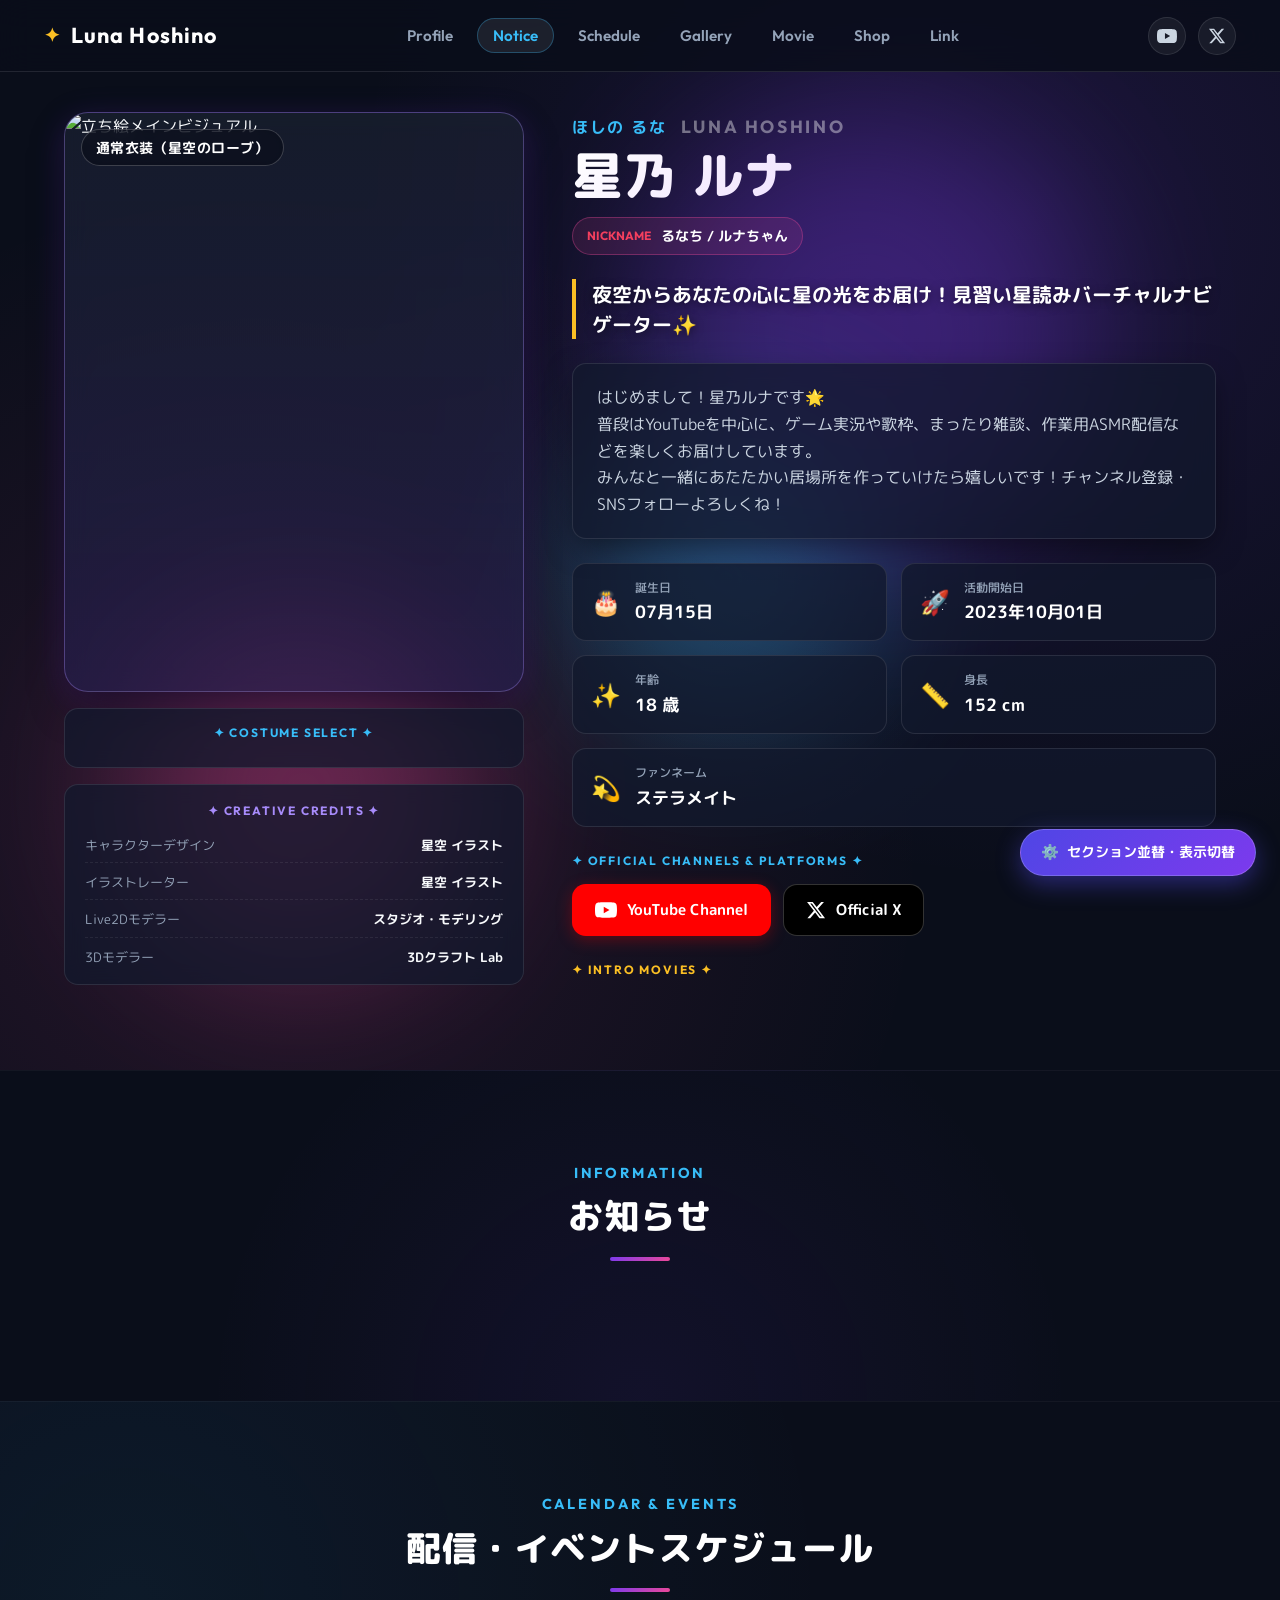
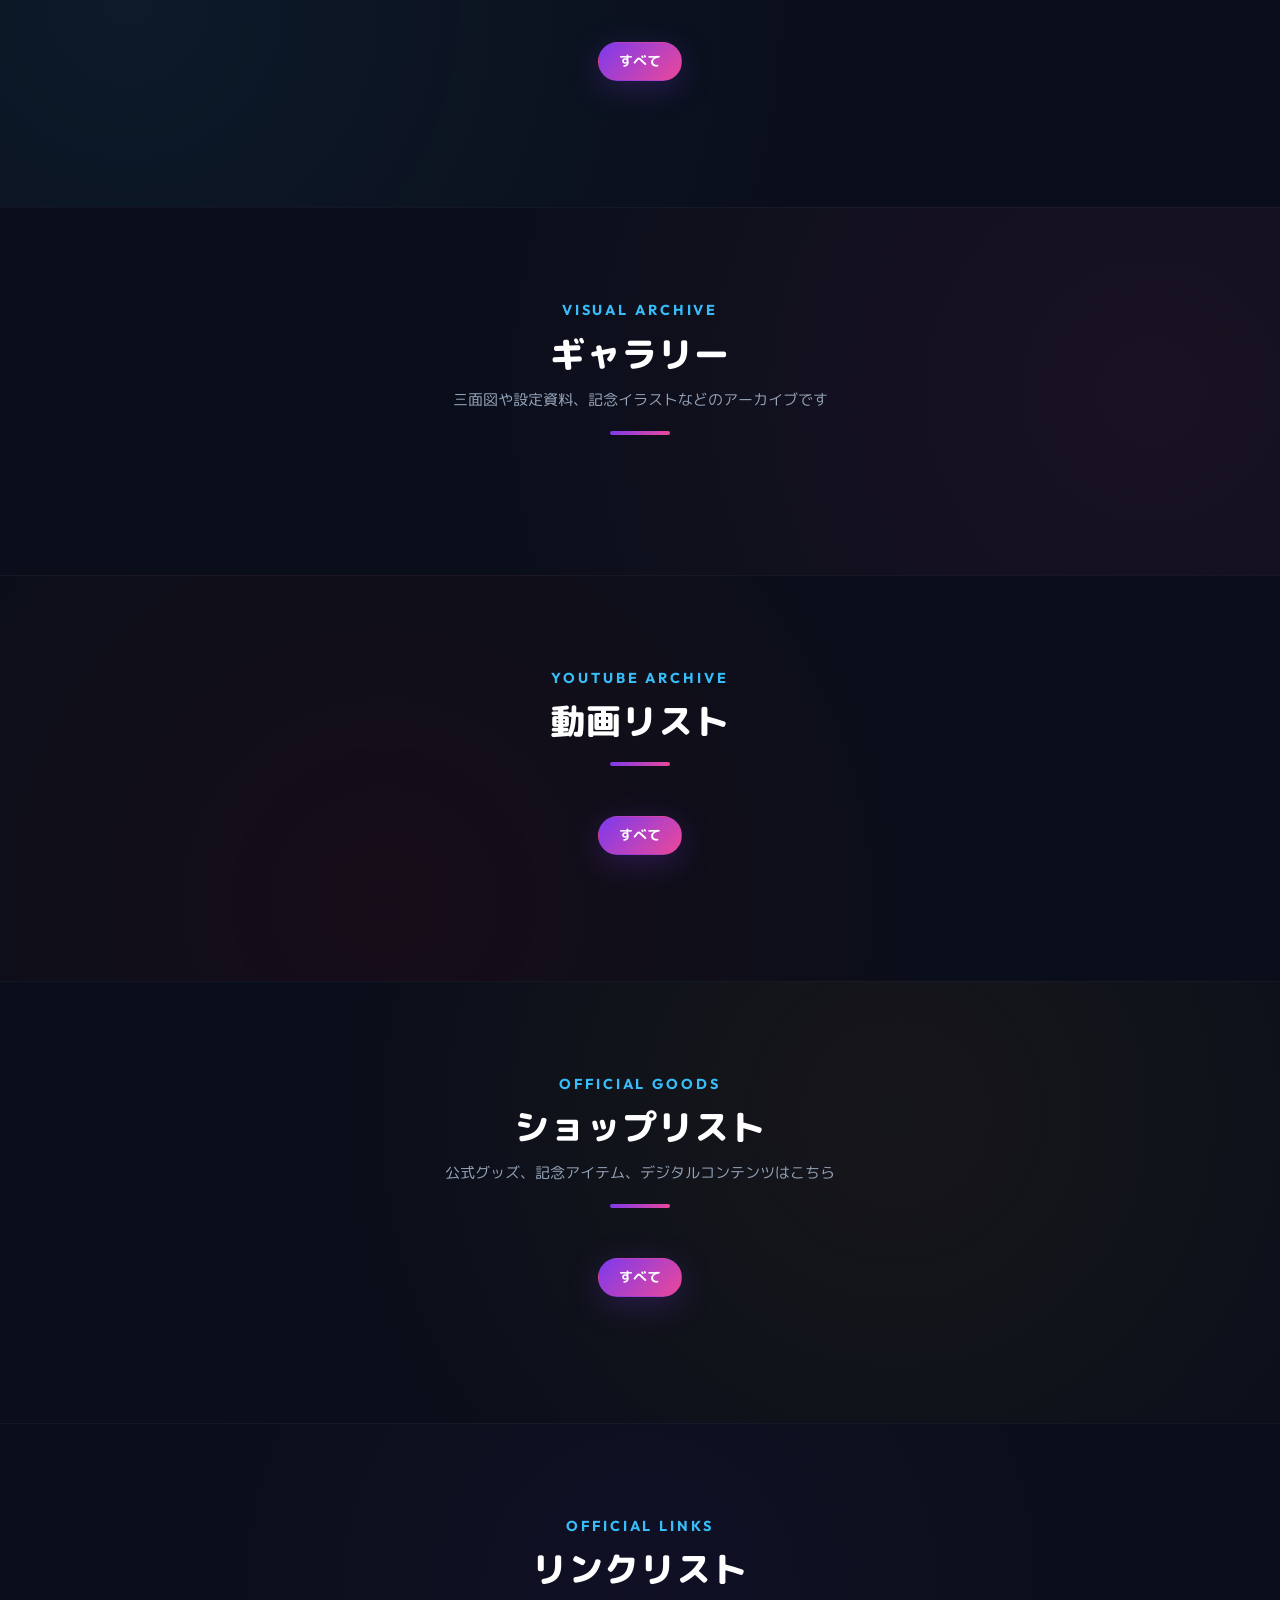
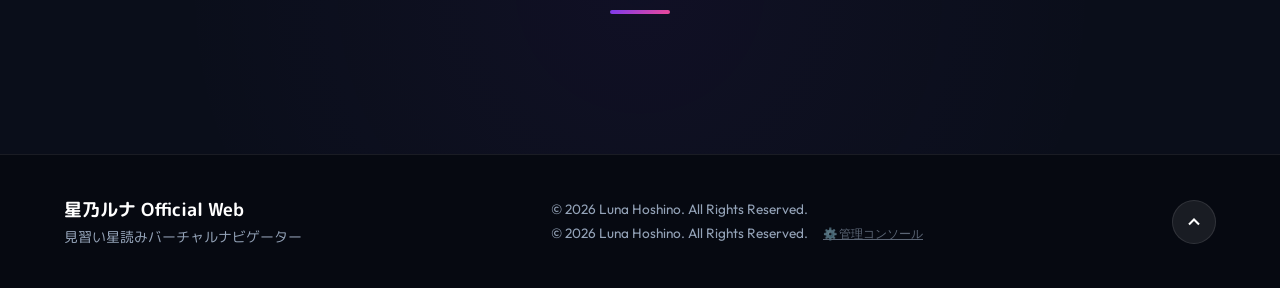
==== commit bad703cb: "feat: Add admin page and update scripts" ====
--- a/index.html
+++ b/index.html
@@ -360,6 +360,7 @@
         <p class="brand-desc">見習い星読みバーチャルナビゲーター</p>
       </div>
       <div class="footer-copy">
+        <p>&copy; 2026 Luna Hoshino. All Rights Reserved.</p>
         <p>&copy; 2026 Luna Hoshino. All Rights Reserved. <a href="admin.html" class="footer-admin-link" style="margin-left: 12px; opacity: 0.6; font-size: 0.85em; text-decoration: underline;" title="管理画面へ">⚙️ 管理コンソール</a></p>
       </div>
       <a href="#sec-profile" class="back-to-top" aria-label="トップへ戻る">
@@ -393,6 +394,52 @@
     </div>
   </div>
 
+  <!-- ============================================================
+       管理画面連携用：セクション並び替え＆表示切り替えコントローラー
+       （後から作る管理画面との連携検証用プレビューUI）
+  ============================================================ -->
+  <div class="admin-preview-dock" id="admin-preview-dock">
+    <!-- トグルボタン -->
+    <button class="admin-dock-toggle" id="admin-dock-toggle" title="管理シミュレータ：要素の並び替え・表示非表示設定">
+      <span class="icon">⚙️</span>
+      <span class="label">セクション並替・表示切替</span>
+    </button>
+
+    <!-- 管理操作パネル -->
+    <div class="admin-panel" id="admin-panel">
+      <div class="admin-panel-header">
+        <div class="header-title">
+          <span class="icon">⚙️</span>
+          <strong>セクション管理プレビュー</strong>
+        </div>
+        <button class="admin-panel-close" id="admin-panel-close">&times;</button>
+      </div>
+
+      <div class="admin-panel-body">
+        <p class="admin-instruction">
+          後から作る管理画面で行う<strong>「表示・非表示の切り替え」</strong>と<strong>「並び順の入れ替え（↑ / ↓）」</strong>をリアルタイムにテストできます。
+        </p>
+
+        <div class="admin-section-list" id="admin-section-list">
+          <!-- JSで動的生成：各セクションのチェックボックスと上下移動ボタン -->
+        </div>
+
+        <div class="admin-api-config">
+          <div class="admin-config-label">Cloudflare Workers API URL</div>
+          <div class="admin-api-input-group">
+            <input type="text" id="api-url-input" placeholder="http://127.0.0.1:8787 または 空欄(同一オリジン)">
+            <button class="btn-save-api" id="btn-save-api">保存して再取得</button>
+          </div>
+          <small class="admin-api-help">空欄の場合は <code>/api/all</code> を直接参照します</small>
+        </div>
+
+        <div class="admin-actions">
+          <button class="btn-admin-reset" id="btn-admin-reset">初期順序に戻す</button>
+        </div>
+      </div>
+    </div>
+  </div>
+
   <!-- JavaScript -->
   <script src="js/main.js"></script>
 </body>
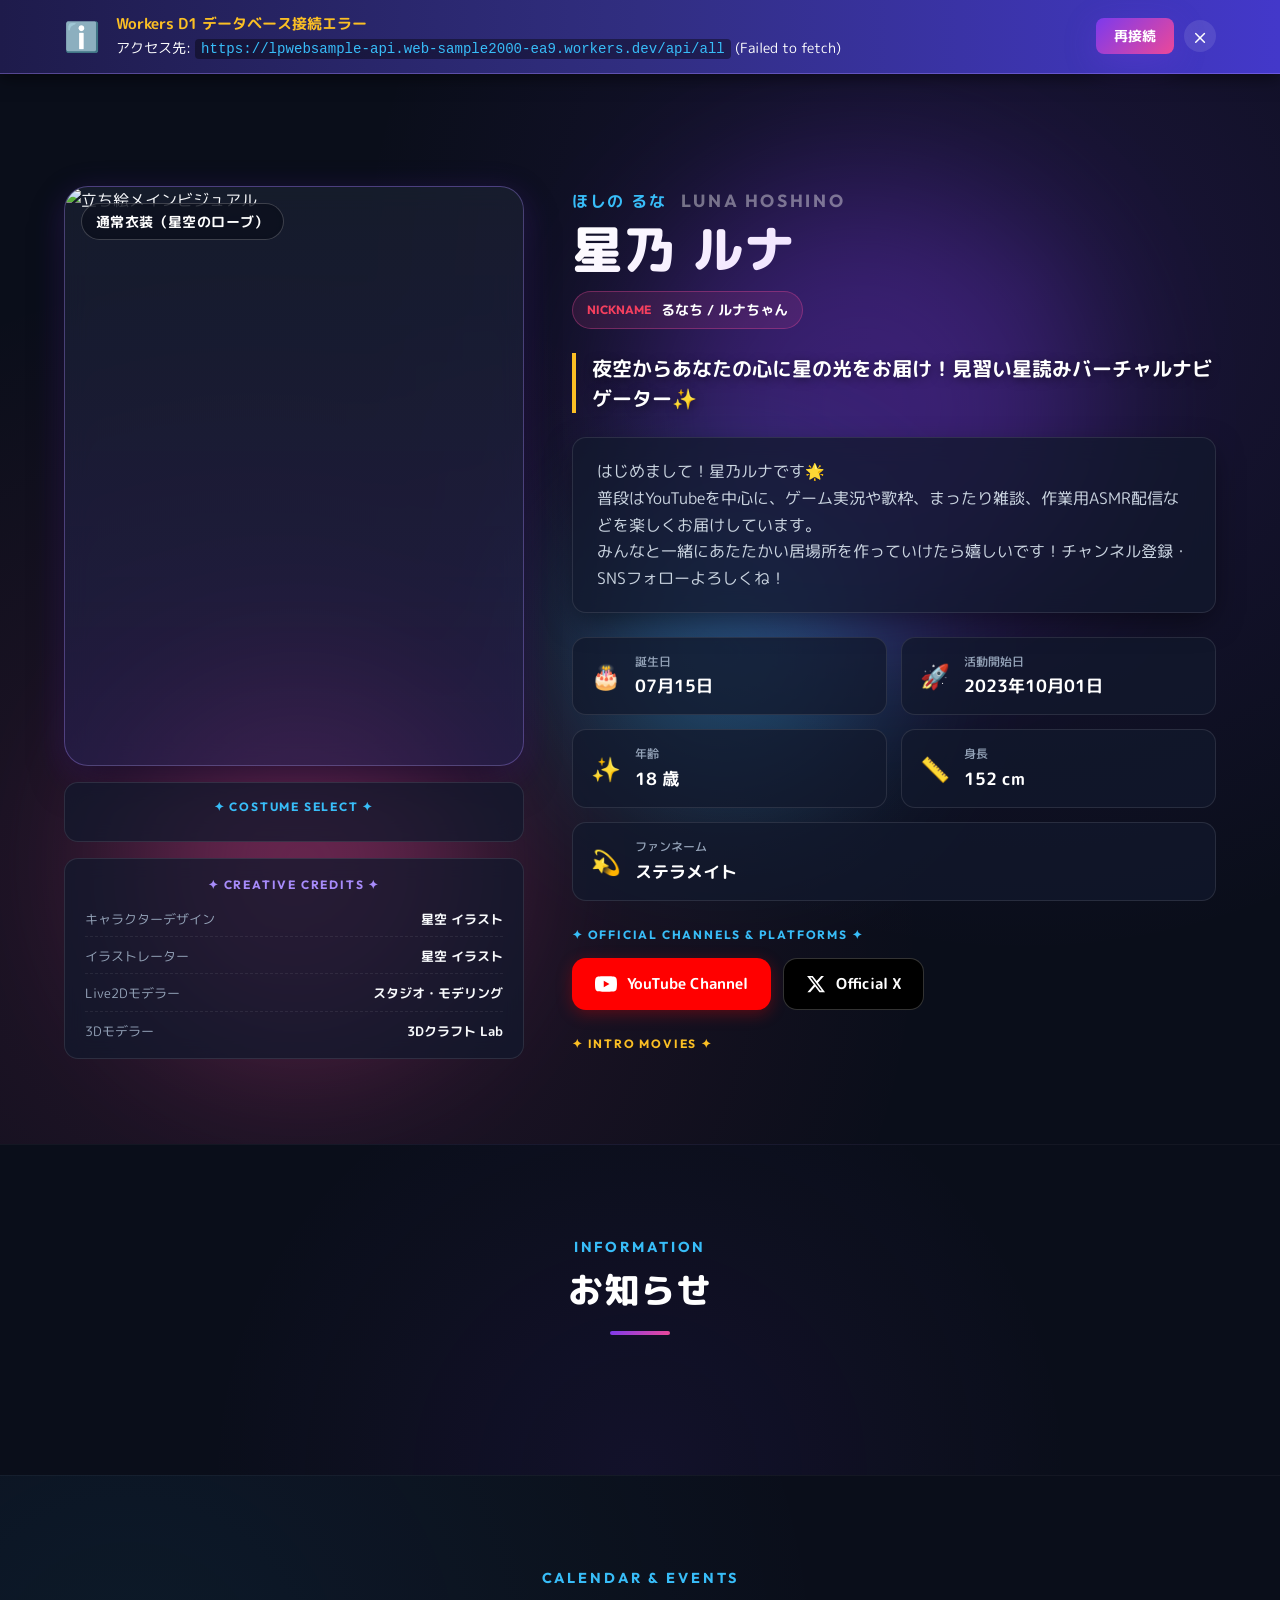
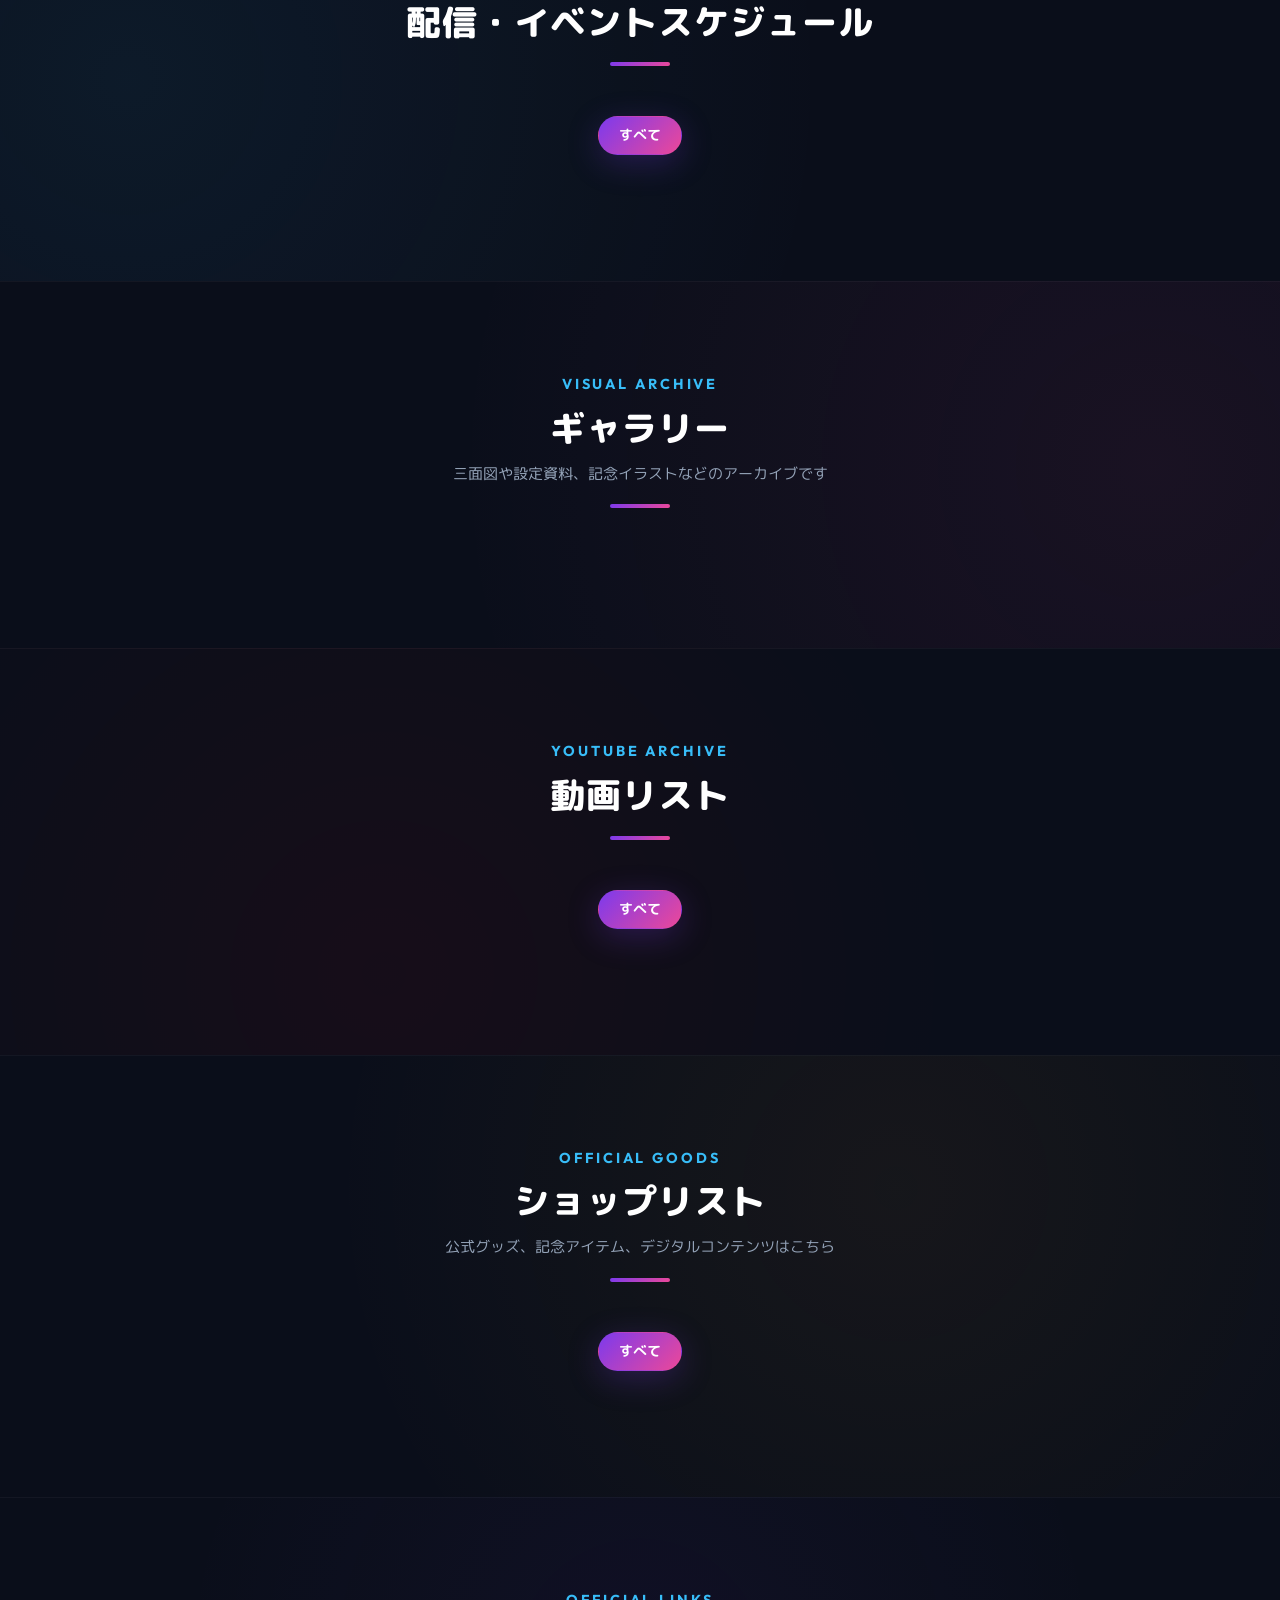
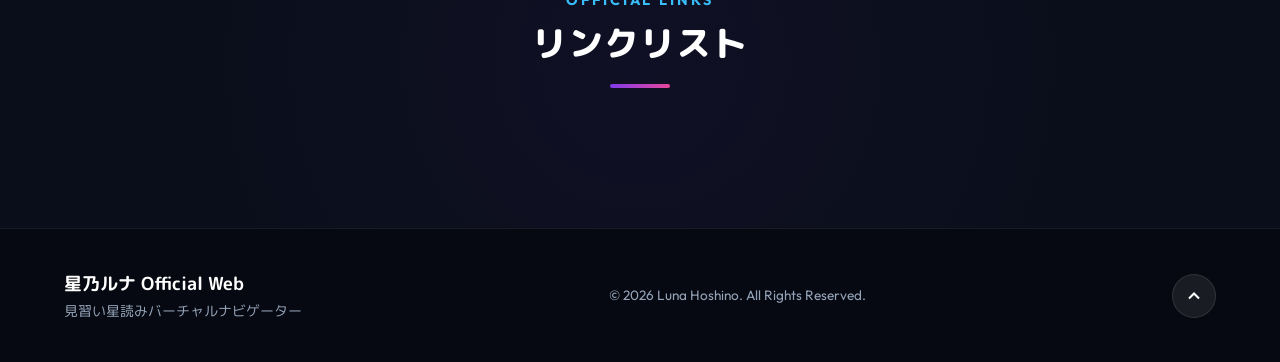
==== commit 963eb565: "indexから切替メニューの削除" ====
--- a/index.html
+++ b/index.html
@@ -361,7 +361,6 @@
       </div>
       <div class="footer-copy">
         <p>&copy; 2026 Luna Hoshino. All Rights Reserved.</p>
-        <p>&copy; 2026 Luna Hoshino. All Rights Reserved. <a href="admin.html" class="footer-admin-link" style="margin-left: 12px; opacity: 0.6; font-size: 0.85em; text-decoration: underline;" title="管理画面へ">⚙️ 管理コンソール</a></p>
       </div>
       <a href="#sec-profile" class="back-to-top" aria-label="トップへ戻る">
         <svg viewBox="0 0 24 24" width="20" height="20" fill="none" stroke="currentColor" stroke-width="2.5"><polyline points="18 15 12 9 6 15"></polyline></svg>
@@ -394,52 +393,6 @@
     </div>
   </div>
 
-  <!-- ============================================================
-       管理画面連携用：セクション並び替え＆表示切り替えコントローラー
-       （後から作る管理画面との連携検証用プレビューUI）
-  ============================================================ -->
-  <div class="admin-preview-dock" id="admin-preview-dock">
-    <!-- トグルボタン -->
-    <button class="admin-dock-toggle" id="admin-dock-toggle" title="管理シミュレータ：要素の並び替え・表示非表示設定">
-      <span class="icon">⚙️</span>
-      <span class="label">セクション並替・表示切替</span>
-    </button>
-
-    <!-- 管理操作パネル -->
-    <div class="admin-panel" id="admin-panel">
-      <div class="admin-panel-header">
-        <div class="header-title">
-          <span class="icon">⚙️</span>
-          <strong>セクション管理プレビュー</strong>
-        </div>
-        <button class="admin-panel-close" id="admin-panel-close">&times;</button>
-      </div>
-
-      <div class="admin-panel-body">
-        <p class="admin-instruction">
-          後から作る管理画面で行う<strong>「表示・非表示の切り替え」</strong>と<strong>「並び順の入れ替え（↑ / ↓）」</strong>をリアルタイムにテストできます。
-        </p>
-
-        <div class="admin-section-list" id="admin-section-list">
-          <!-- JSで動的生成：各セクションのチェックボックスと上下移動ボタン -->
-        </div>
-
-        <div class="admin-api-config">
-          <div class="admin-config-label">Cloudflare Workers API URL</div>
-          <div class="admin-api-input-group">
-            <input type="text" id="api-url-input" placeholder="http://127.0.0.1:8787 または 空欄(同一オリジン)">
-            <button class="btn-save-api" id="btn-save-api">保存して再取得</button>
-          </div>
-          <small class="admin-api-help">空欄の場合は <code>/api/all</code> を直接参照します</small>
-        </div>
-
-        <div class="admin-actions">
-          <button class="btn-admin-reset" id="btn-admin-reset">初期順序に戻す</button>
-        </div>
-      </div>
-    </div>
-  </div>
-
   <!-- JavaScript -->
   <script src="js/main.js"></script>
 </body>
--- a/css/style.css
+++ b/css/style.css
@@ -1526,187 +1526,7 @@
   border: none;
 }
 
-/* ============================================================
-   管理画面シミュレータ / プレビュードック
-   （要素の並び替え・表示非表示テスト用UI）
-   ============================================================ */
-.admin-preview-dock {
-  position: fixed;
-  bottom: 24px;
-  right: 24px;
-  z-index: 1500;
-}
-
-.admin-dock-toggle {
-  display: flex;
-  align-items: center;
-  gap: 8px;
-  padding: 12px 20px;
-  border-radius: var(--radius-full);
-  background: linear-gradient(135deg, #4f46e5 0%, #7c3aed 100%);
-  color: #fff;
-  font-weight: 700;
-  font-size: 0.9rem;
-  border: 1px solid rgba(255, 255, 255, 0.2);
-  box-shadow: 0 8px 24px rgba(79, 70, 229, 0.45);
-  transition: all var(--transition-fast);
-}
-
-.admin-dock-toggle:hover {
-  transform: translateY(-2px) scale(1.03);
-  box-shadow: 0 12px 30px rgba(79, 70, 229, 0.6);
-}
-
-.admin-panel {
-  position: absolute;
-  bottom: calc(100% + 12px);
-  right: 0;
-  width: 360px;
-  max-height: 80vh;
-  background: rgba(15, 23, 42, 0.96);
-  border: 1px solid var(--border-highlight);
-  border-radius: var(--radius-lg);
-  box-shadow: 0 20px 40px rgba(0, 0, 0, 0.6), var(--shadow-glow);
-  backdrop-filter: blur(16px);
-  display: none;
-  flex-direction: column;
-  overflow: hidden;
-  animation: modal-pop 0.25s cubic-bezier(0.16, 1, 0.3, 1);
-}
-
-.admin-panel.is-open {
-  display: flex;
-}
-
-.admin-panel-header {
-  display: flex;
-  justify-content: space-between;
-  align-items: center;
-  padding: 16px 20px;
-  background: rgba(124, 58, 237, 0.15);
-  border-bottom: 1px solid var(--border-glass);
-}
-
-.admin-panel-header .header-title {
-  display: flex;
-  align-items: center;
-  gap: 8px;
-  color: #fff;
-  font-size: 0.95rem;
-}
-
-.admin-panel-close {
-  color: var(--text-muted);
-  font-size: 1.5rem;
-  line-height: 1;
-}
-
-.admin-panel-close:hover {
-  color: #fff;
-}
-
-.admin-panel-body {
-  padding: 16px 20px;
-  overflow-y: auto;
-  display: flex;
-  flex-direction: column;
-  gap: 14px;
-}
-
-.admin-instruction {
-  font-size: 0.82rem;
-  color: var(--text-muted);
-  line-height: 1.5;
-  background: rgba(255, 255, 255, 0.04);
-  padding: 10px 12px;
-  border-radius: var(--radius-sm);
-  border-left: 3px solid var(--accent-cyan);
-}
-
-.admin-instruction strong {
-  color: #fff;
-}
-
-.admin-section-list {
-  display: flex;
-  flex-direction: column;
-  gap: 10px;
-}
-
-.admin-section-item {
-  display: flex;
-  align-items: center;
-  justify-content: space-between;
-  padding: 10px 14px;
-  border-radius: var(--radius-sm);
-  background: rgba(255, 255, 255, 0.05);
-  border: 1px solid var(--border-glass);
-}
-
-.admin-item-label {
-  display: flex;
-  align-items: center;
-  gap: 10px;
-  font-size: 0.88rem;
-  font-weight: 600;
-  color: #fff;
-  cursor: pointer;
-}
-
-.admin-item-label input[type="checkbox"] {
-  accent-color: var(--primary);
-  width: 16px;
-  height: 16px;
-}
-
-.admin-item-controls {
-  display: flex;
-  align-items: center;
-  gap: 4px;
-}
-
-.btn-move {
-  width: 28px;
-  height: 28px;
-  border-radius: 4px;
-  background: rgba(255, 255, 255, 0.08);
-  color: #fff;
-  font-size: 0.8rem;
-  display: flex;
-  align-items: center;
-  justify-content: center;
-  transition: background var(--transition-fast);
-}
-
-.btn-move:hover:not(:disabled) {
-  background: var(--primary);
-}
-
-.btn-move:disabled {
-  opacity: 0.3;
-  cursor: not-allowed;
-}
-
-.admin-actions {
-  display: flex;
-  justify-content: flex-end;
-  margin-top: 8px;
-}
-
-.btn-admin-reset {
-  padding: 8px 14px;
-  border-radius: var(--radius-sm);
-  background: rgba(255, 255, 255, 0.08);
-  color: var(--text-sub);
-  font-size: 0.8rem;
-  font-weight: 600;
-  transition: all var(--transition-fast);
-}
-
-.btn-admin-reset:hover {
-  background: rgba(239, 68, 68, 0.2);
-  color: #ef4444;
-}
+
 
 /* ============================================================
    キーフレームアニメーション
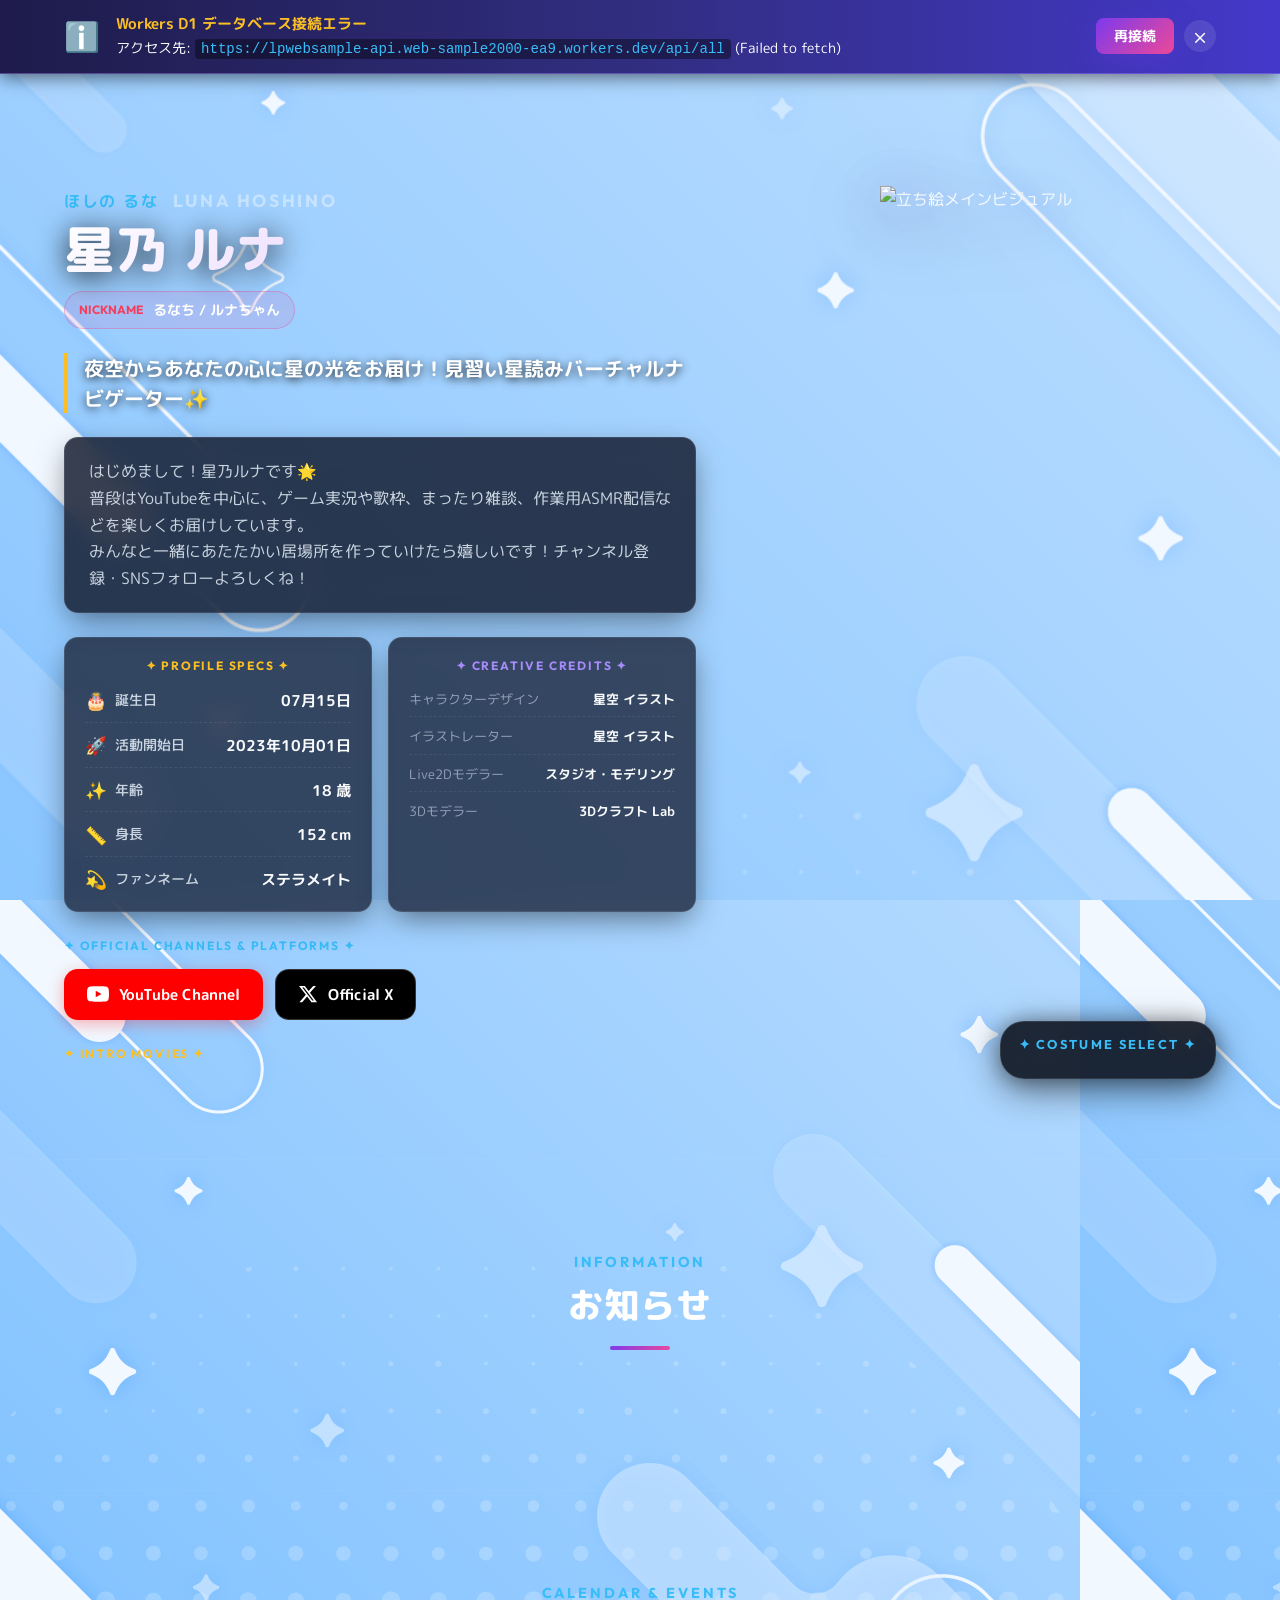
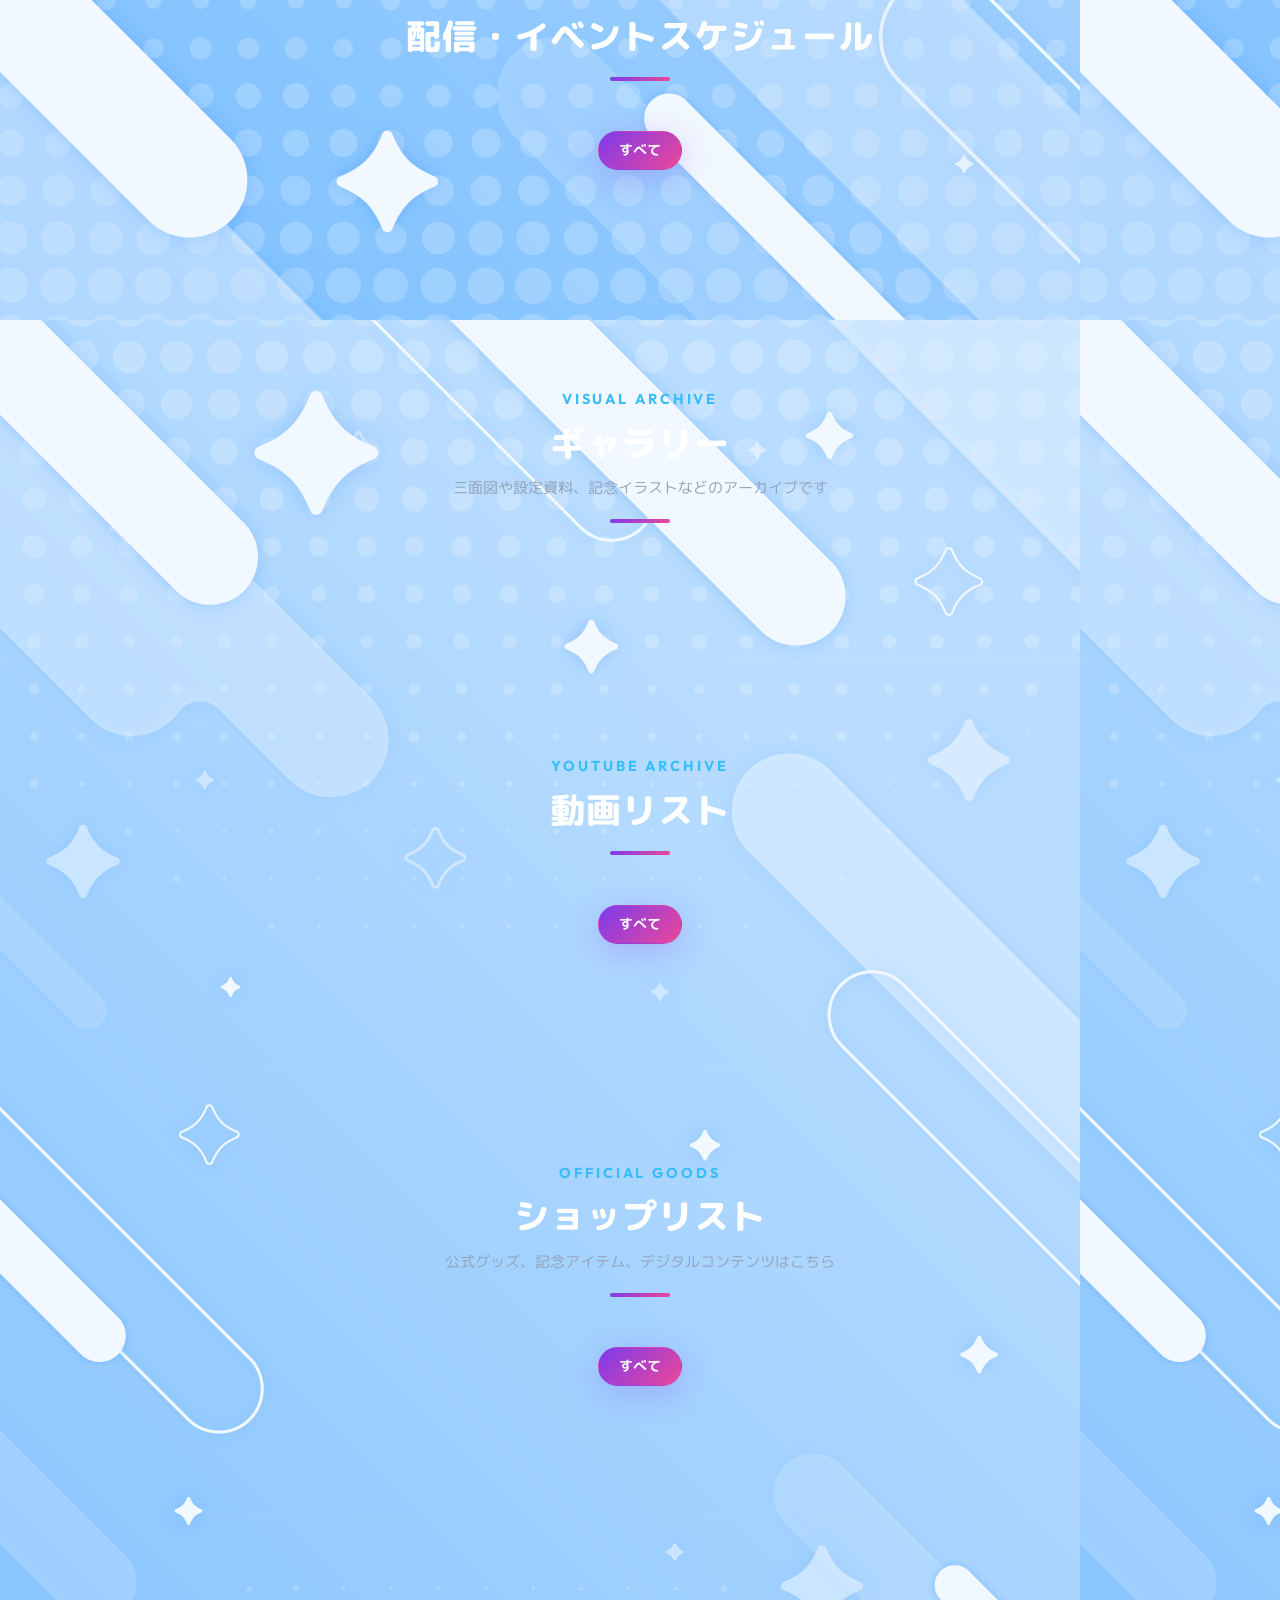
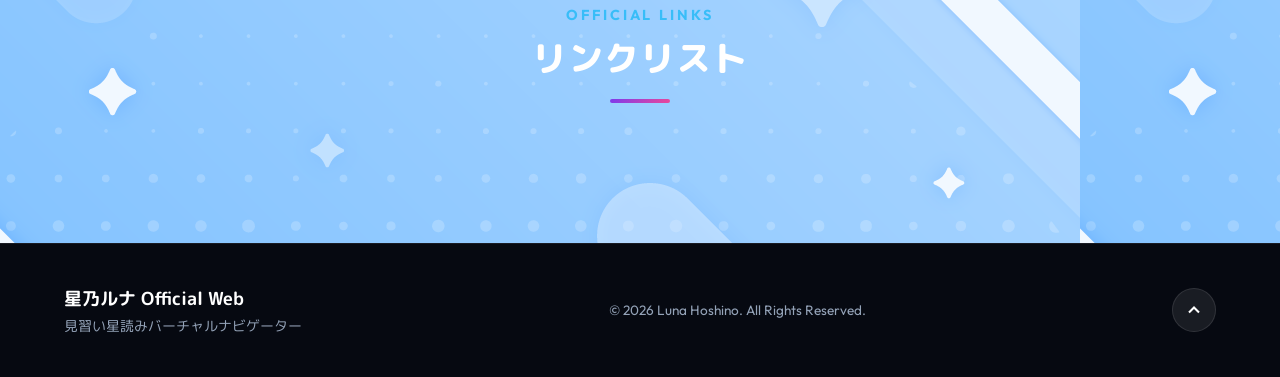
==== commit 7858cff6: "ページ内の細かい改修と修正" ====
--- a/index.html
+++ b/index.html
@@ -15,6 +15,8 @@
   <link rel="stylesheet" href="css/style.css">
 </head>
 <body>
+  <!-- ページ全体の固定背景画像レイヤー (マスクなし) -->
+  <div class="page-bg-layer" id="page-bg-layer"></div>
 
   <!-- ============================================================
        グローバルナビゲーション
@@ -71,25 +73,62 @@
 
     <div class="container hero-container">
       
-      <!-- 立ち絵・ビジュアル表示エリア -->
-      <div class="hero-visual-col">
-        <!-- 立ち絵カードフレーム -->
-        <div class="visual-stage">
-          <div class="visual-card">
-            <!-- 立ち絵画像 (JSで動的切り替え可能) -->
-            <img src="https://images.unsplash.com/photo-1534447677768-be436bb09401?w=800&auto=format&fit=crop&q=80" 
-                 alt="立ち絵メインビジュアル" 
-                 id="current-visual-img" 
-                 class="visual-img">
-            <div class="visual-badge" id="current-costume-badge">通常衣装（星空のローブ）</div>
-          </div>
-
-          <!-- 衣装セレクター (複数立ち絵の切り替え) -->
-          <div class="costume-selector" id="costume-selector-wrapper">
-            <div class="costume-selector-label">✦ COSTUME SELECT ✦</div>
-            <div class="costume-thumbs" id="costume-thumbs">
-              <!-- JSでvisual.yamlデータから動的生成 -->
-            </div>
+      <!-- プロフィールテキスト・基本情報エリア（左側） -->
+      <div class="hero-info-col">
+        <!-- ネームヘッダー -->
+        <div class="profile-header">
+          <div class="profile-rubies">
+            <span class="profile-furigana" id="prof-pronunciation">ほしの るな</span>
+            <span class="profile-roman" id="prof-romanization">Luna Hoshino</span>
+          </div>
+          <h1 class="profile-name" id="prof-name">星乃 ルナ</h1>
+          <div class="profile-nickname-badge">
+            <span class="label">Nickname</span>
+            <span class="value" id="prof-nickname">るなち / ルナちゃん</span>
+          </div>
+        </div>
+
+        <!-- キャッチフレーズ (comment) -->
+        <div class="profile-tagline" id="prof-comment">
+          夜空からあなたの心に星の光をお届け！見習い星読みバーチャルナビゲーター✨
+        </div>
+
+        <!-- 自己紹介文 (message) -->
+        <div class="profile-message-box">
+          <p id="prof-message">
+            はじめまして！星乃ルナです🌟<br>
+            普段はYouTubeを中心に、ゲーム実況や歌枠、まったり雑談、作業用ASMR配信などを楽しくお届けしています。<br>
+            みんなと一緒にあたたかい居場所を作っていけたら嬉しいです！チャンネル登録・SNSフォローよろしくね！
+          </p>
+        </div>
+
+        <!-- プロフィールスペック ＆ 制作クレジットのカードコンテナ -->
+        <div class="profile-cards-row">
+          <!-- プロフィールスペック（クリエイタークレジット風カード） -->
+          <div class="profile-specs-box" id="profile-specs">
+            <div class="specs-title">✦ PROFILE SPECS ✦</div>
+            <dl class="specs-list" id="specs-list">
+              <div class="spec-row">
+                <dt><span class="spec-icon">🎂</span> 誕生日</dt>
+                <dd id="prof-birthday">07月15日</dd>
+              </div>
+              <div class="spec-row">
+                <dt><span class="spec-icon">🚀</span> 活動開始日</dt>
+                <dd id="prof-streaming">2023年10月01日</dd>
+              </div>
+              <div class="spec-row">
+                <dt><span class="spec-icon">✨</span> 年齢</dt>
+                <dd><span id="prof-age">18</span> 歳</dd>
+              </div>
+              <div class="spec-row">
+                <dt><span class="spec-icon">📏</span> 身長</dt>
+                <dd><span id="prof-height">152</span> cm</dd>
+              </div>
+              <div class="spec-row">
+                <dt><span class="spec-icon">💫</span> ファンネーム</dt>
+                <dd id="prof-fanName">ステラメイト</dd>
+              </div>
+            </dl>
           </div>
 
           <!-- 制作クレジット情報 (visual.yaml の各項目) -->
@@ -113,75 +152,6 @@
                 <dd id="credit-3dModeling">3Dクラフト Lab</dd>
               </div>
             </dl>
-          </div>
-        </div>
-      </div>
-
-      <!-- プロフィールテキスト・基本情報エリア -->
-      <div class="hero-info-col">
-        <!-- ネームヘッダー -->
-        <div class="profile-header">
-          <div class="profile-rubies">
-            <span class="profile-furigana" id="prof-pronunciation">ほしの るな</span>
-            <span class="profile-roman" id="prof-romanization">Luna Hoshino</span>
-          </div>
-          <h1 class="profile-name" id="prof-name">星乃 ルナ</h1>
-          <div class="profile-nickname-badge">
-            <span class="label">Nickname</span>
-            <span class="value" id="prof-nickname">るなち / ルナちゃん</span>
-          </div>
-        </div>
-
-        <!-- キャッチフレーズ (comment) -->
-        <div class="profile-tagline" id="prof-comment">
-          夜空からあなたの心に星の光をお届け！見習い星読みバーチャルナビゲーター✨
-        </div>
-
-        <!-- 自己紹介文 (message) -->
-        <div class="profile-message-box">
-          <p id="prof-message">
-            はじめまして！星乃ルナです🌟<br>
-            普段はYouTubeを中心に、ゲーム実況や歌枠、まったり雑談、作業用ASMR配信などを楽しくお届けしています。<br>
-            みんなと一緒にあたたかい居場所を作っていけたら嬉しいです！チャンネル登録・SNSフォローよろしくね！
-          </p>
-        </div>
-
-        <!-- プロフィールスペック（グリッドカード） -->
-        <div class="profile-specs-grid">
-          <div class="spec-card">
-            <span class="spec-icon">🎂</span>
-            <div class="spec-meta">
-              <span class="spec-label">誕生日</span>
-              <strong class="spec-value" id="prof-birthday">07月15日</strong>
-            </div>
-          </div>
-          <div class="spec-card">
-            <span class="spec-icon">🚀</span>
-            <div class="spec-meta">
-              <span class="spec-label">活動開始日</span>
-              <strong class="spec-value" id="prof-streaming">2023年10月01日</strong>
-            </div>
-          </div>
-          <div class="spec-card">
-            <span class="spec-icon">✨</span>
-            <div class="spec-meta">
-              <span class="spec-label">年齢</span>
-              <strong class="spec-value"><span id="prof-age">18</span> 歳</strong>
-            </div>
-          </div>
-          <div class="spec-card">
-            <span class="spec-icon">📏</span>
-            <div class="spec-meta">
-              <span class="spec-label">身長</span>
-              <strong class="spec-value"><span id="prof-height">152</span> cm</strong>
-            </div>
-          </div>
-          <div class="spec-card spec-full">
-            <span class="spec-icon">💫</span>
-            <div class="spec-meta">
-              <span class="spec-label">ファンネーム</span>
-              <strong class="spec-value" id="prof-fanName">ステラメイト</strong>
-            </div>
           </div>
         </div>
 
@@ -212,6 +182,28 @@
         </div>
 
       </div>
+
+      <!-- 立ち絵・ビジュアル表示エリア（右側） -->
+      <div class="hero-visual-col">
+        <!-- 立ち絵カードフレーム -->
+        <div class="visual-stage">
+          <div class="visual-card">
+            <!-- 立ち絵画像 (JSで動的切り替え可能) -->
+            <img src="https://images.unsplash.com/photo-1534447677768-be436bb09401?w=800&auto=format&fit=crop&q=80" 
+                 alt="立ち絵メインビジュアル" 
+                 id="current-visual-img" 
+                 class="visual-img">
+          </div>
+
+          <!-- 衣装セレクター (複数立ち絵の切り替え) -->
+          <div class="costume-selector" id="costume-selector-wrapper">
+            <div class="costume-selector-label">✦ COSTUME SELECT ✦</div>
+            <div class="costume-thumbs" id="costume-thumbs">
+              <!-- JSでvisual.yamlデータから動的生成 -->
+            </div>
+          </div>
+        </div>
+      </div>
     </div>
   </header>
 
@@ -393,6 +385,25 @@
     </div>
   </div>
 
+  <!-- ショップ購入先選択モーダル -->
+  <div class="modal-overlay" id="shop-modal" aria-hidden="true">
+    <div class="modal-backdrop" id="shop-modal-backdrop"></div>
+    <div class="modal-content shop-modal-content">
+      <button class="shop-modal-close" id="shop-modal-close" aria-label="閉じる">&times;</button>
+      <div class="shop-modal-header">
+        <img src="" alt="" id="shop-modal-thumb" class="shop-modal-thumb">
+        <div class="shop-modal-info">
+          <h4 id="shop-modal-title" class="shop-modal-title">商品名</h4>
+          <div id="shop-modal-price" class="shop-modal-price">¥0</div>
+        </div>
+      </div>
+      <div class="shop-modal-subtitle">購入先プラットフォームを選択</div>
+      <div class="shop-modal-links" id="shop-modal-links">
+        <!-- JSで動的にボタン生成 -->
+      </div>
+    </div>
+  </div>
+
   <!-- JavaScript -->
   <script src="js/main.js"></script>
 </body>
--- a/css/style.css
+++ b/css/style.css
@@ -60,6 +60,21 @@
   -webkit-font-smoothing: antialiased;
 }
 
+/* ページ全体の固定背景画像レイヤー (マスクなし・鮮明表示) */
+.page-bg-layer {
+  position: fixed;
+  top: 0;
+  left: 0;
+  width: 100vw;
+  height: 100vh;
+  z-index: -1;
+  background-image: url('../assets/visual/background/default_visualBackground.png');
+  background-size: cover;
+  background-position: center center;
+  background-repeat: no-repeat;
+  pointer-events: none;
+}
+
 a {
   color: inherit;
   text-decoration: none;
@@ -215,20 +230,12 @@
   display: flex;
   align-items: center;
   overflow: hidden;
-  background: radial-gradient(circle at 80% 20%, rgba(124, 58, 237, 0.15) 0%, transparent 50%),
-              radial-gradient(circle at 20% 80%, rgba(236, 72, 153, 0.12) 0%, transparent 50%),
-              var(--bg-main);
-}
-
-/* 背景エフェクト */
+  background: transparent;
+}
+
+/* 背景エフェクト (背景画像を鮮明に見せるため非表示) */
 .hero-bg-canvas {
-  position: absolute;
-  top: 0;
-  left: 0;
-  width: 100%;
-  height: 100%;
-  pointer-events: none;
-  z-index: 0;
+  display: none !important;
 }
 
 .glow-orb {
@@ -269,125 +276,156 @@
   position: relative;
   z-index: 1;
   display: grid;
-  grid-template-columns: 460px 1fr;
-  gap: 48px;
-  align-items: start;
+  grid-template-columns: 1fr 480px;
+  gap: 40px;
+  align-items: stretch;
 }
 
 /* --- 立ち絵・ビジュアルエリア --- */
 .hero-visual-col {
+  position: relative;
+  z-index: 2;
   display: flex;
   flex-direction: column;
-  gap: 20px;
+  height: 100%;
+  min-height: 0;
 }
 
 .visual-stage {
+  position: relative;
+  width: 100%;
+  height: 100%;
   display: flex;
   flex-direction: column;
-  gap: 16px;
+  justify-content: flex-end;
+  align-items: center;
+  min-height: 0;
 }
 
 .visual-card {
   position: relative;
   width: 100%;
-  height: 580px;
+  height: 100%;
+  display: flex;
+  align-items: flex-end;
+  justify-content: center;
+  background: none;
+  border: none;
+  box-shadow: none;
+  backdrop-filter: none;
+  overflow: visible;
+  padding: 0;
+  min-height: 0;
+}
+
+.visual-img {
+  height: 100%;
+  max-height: 100%;
+  width: auto;
+  max-width: none;
+  object-fit: contain;
+  pointer-events: none;
+  filter: drop-shadow(0 15px 35px rgba(0, 0, 0, 0.7)) drop-shadow(0 0 25px rgba(124, 58, 237, 0.25));
+  transition: transform 0.5s ease, opacity 0.3s ease;
+}
+
+.visual-badge {
+  display: none !important;
+}
+
+/* 衣装セレクター */
+.costume-selector {
+  position: absolute;
+  bottom: 0;
+  right: 0;
+  z-index: 20;
+  pointer-events: auto;
+  background: rgba(10, 14, 26, 0.88);
+  border: 1px solid var(--border-glass);
   border-radius: var(--radius-lg);
+  padding: 12px 18px;
+  backdrop-filter: blur(14px);
+  box-shadow: 0 10px 36px rgba(0, 0, 0, 0.55), 0 0 20px rgba(0, 0, 0, 0.3);
+  max-width: 100%;
+}
+
+.costume-selector-label {
+  font-family: var(--font-family-en);
+  font-size: 0.8rem;
+  letter-spacing: 0.18em;
+  color: var(--accent-cyan);
+  font-weight: 700;
+  margin-bottom: 10px;
+  text-align: center;
+}
+
+.costume-thumbs {
+  display: flex;
+  gap: 12px;
+  justify-content: center;
+}
+
+.costume-thumb-btn {
+  display: flex;
+  align-items: center;
+  justify-content: center;
+  padding: 0;
+  border-radius: var(--radius-md);
+  background: rgba(255, 255, 255, 0.06);
+  border: 2px solid transparent;
+  transition: all var(--transition-fast);
+  width: 82px;
+  height: 82px;
+  cursor: pointer;
   overflow: hidden;
-  background: linear-gradient(180deg, rgba(255,255,255,0.03) 0%, rgba(124,58,237,0.12) 100%),
-              rgba(18, 25, 44, 0.6);
-  border: 1px solid var(--border-highlight);
-  box-shadow: 0 20px 40px -10px rgba(0,0,0,0.6), var(--shadow-glow);
-  display: flex;
-  align-items: center;
-  justify-content: center;
-  backdrop-filter: blur(12px);
-}
-
-.visual-img {
+  position: relative;
+}
+
+.costume-thumb-wrapper {
+  position: relative;
+  width: 100%;
+  height: 100%;
+  border-radius: inherit;
+  overflow: hidden;
+  display: block;
+}
+
+.costume-thumb-bg,
+.costume-thumb-img,
+.costume-thumb-wrapper img,
+.costume-thumb-btn img {
+  position: absolute;
+  top: 0;
+  left: 0;
   width: 100%;
   height: 100%;
   object-fit: cover;
-  object-position: center top;
-  transition: transform 0.5s ease, opacity 0.3s ease;
-}
-
-.visual-badge {
-  position: absolute;
-  top: 16px;
-  left: 16px;
-  padding: 6px 14px;
-  font-size: 0.85rem;
-  font-weight: 700;
-  border-radius: var(--radius-full);
-  background: rgba(10, 14, 26, 0.75);
-  backdrop-filter: blur(8px);
-  border: 1px solid rgba(255, 255, 255, 0.2);
-  color: #fff;
-  letter-spacing: 0.03em;
-}
-
-/* 衣装セレクター */
-.costume-selector {
-  background: var(--bg-card);
-  border: 1px solid var(--border-glass);
-  border-radius: var(--radius-md);
-  padding: 14px 18px;
-  backdrop-filter: blur(10px);
-}
-
-.costume-selector-label {
-  font-family: var(--font-family-en);
-  font-size: 0.75rem;
-  letter-spacing: 0.15em;
-  color: var(--accent-cyan);
-  font-weight: 700;
-  margin-bottom: 10px;
-  text-align: center;
-}
-
-.costume-thumbs {
-  display: flex;
-  gap: 12px;
-  justify-content: center;
-}
-
-.costume-thumb-btn {
-  display: flex;
-  flex-direction: column;
-  align-items: center;
-  gap: 6px;
-  padding: 6px;
-  border-radius: var(--radius-sm);
-  background: rgba(255, 255, 255, 0.03);
-  border: 2px solid transparent;
-  transition: all var(--transition-fast);
-  width: 100px;
-}
-
-.costume-thumb-btn img {
-  width: 100%;
-  height: 70px;
-  object-fit: cover;
-  border-radius: 6px;
+  border-radius: inherit;
+  display: block;
+}
+
+.costume-thumb-bg {
+  z-index: 1;
+}
+
+.costume-thumb-img {
+  z-index: 2;
 }
 
 .costume-thumb-btn span {
-  font-size: 0.75rem;
-  color: var(--text-sub);
-  white-space: nowrap;
-  overflow: hidden;
-  text-overflow: ellipsis;
-  max-width: 90px;
+  display: none !important;
 }
 
 .costume-thumb-btn:hover {
-  border-color: rgba(255, 255, 255, 0.3);
-  background: rgba(255, 255, 255, 0.08);
+  transform: translateY(-2px);
+  border-color: rgba(255, 255, 255, 0.4);
+  background: rgba(255, 255, 255, 0.1);
 }
 
 .costume-thumb-btn.active {
   border-color: var(--accent-gold);
-  background: rgba(251, 191, 36, 0.1);
+  background: rgba(251, 191, 36, 0.15);
+  box-shadow: 0 0 16px rgba(251, 191, 36, 0.4);
 }
 
 .costume-thumb-btn.active span {
@@ -445,9 +483,16 @@
 
 /* --- プロフィール詳細・スペックエリア --- */
 .hero-info-col {
+  position: relative;
+  z-index: 10;
   display: flex;
   flex-direction: column;
   gap: 24px;
+}
+
+.profile-header {
+  position: relative;
+  z-index: 15;
 }
 
 .profile-rubies {
@@ -474,6 +519,8 @@
 }
 
 .profile-name {
+  position: relative;
+  z-index: 15;
   font-size: 3.2rem;
   font-weight: 800;
   letter-spacing: 0.02em;
@@ -482,6 +529,7 @@
   -webkit-background-clip: text;
   -webkit-text-fill-color: transparent;
   margin-bottom: 12px;
+  filter: drop-shadow(0 4px 15px rgba(0, 0, 0, 0.85));
 }
 
 .profile-nickname-badge {
@@ -510,77 +558,111 @@
 }
 
 .profile-tagline {
+  position: relative;
+  z-index: 14;
   font-size: 1.25rem;
   font-weight: 700;
   color: #fff;
   line-height: 1.5;
   padding-left: 16px;
   border-left: 4px solid var(--accent-gold);
-  text-shadow: 0 2px 10px rgba(0, 0, 0, 0.5);
+  text-shadow: 0 2px 10px rgba(0, 0, 0, 0.85);
 }
 
 .profile-message-box {
+  position: relative;
+  z-index: 13;
+  background: rgba(15, 23, 42, 0.82);
+  border: 1px solid var(--border-glass);
+  border-radius: var(--radius-md);
+  padding: 20px 24px;
+  backdrop-filter: blur(14px);
+  color: var(--text-sub);
+  font-size: 0.98rem;
+  box-shadow: var(--shadow-card);
+}
+
+/* プロフィールスペック＆クレジット 横並びコンテナ */
+.profile-cards-row {
+  position: relative;
+  z-index: 12;
+  display: grid;
+  grid-template-columns: repeat(2, 1fr);
+  gap: 16px;
+  align-items: stretch;
+}
+
+@media (max-width: 680px) {
+  .profile-cards-row {
+    grid-template-columns: 1fr;
+  }
+}
+
+/* プロフィールスペック カード（クリエイタークレジット風に集約） */
+.profile-specs-box,
+.profile-cards-row .visual-credits-box {
   background: var(--bg-card);
   border: 1px solid var(--border-glass);
   border-radius: var(--radius-md);
-  padding: 20px 24px;
+  padding: 18px 20px;
   backdrop-filter: blur(12px);
+  box-shadow: var(--shadow-card);
+  height: 100%;
+}
+
+.specs-title {
+  font-family: var(--font-family-en);
+  font-size: 0.75rem;
+  letter-spacing: 0.15em;
+  color: var(--accent-gold);
+  font-weight: 700;
+  margin-bottom: 12px;
+  text-align: center;
+}
+
+.specs-list {
+  display: flex;
+  flex-direction: column;
+  gap: 10px;
+}
+
+.spec-row {
+  display: flex;
+  justify-content: space-between;
+  align-items: center;
+  font-size: 0.88rem;
+  padding-bottom: 8px;
+  border-bottom: 1px dashed rgba(255, 255, 255, 0.08);
+}
+
+.spec-row:last-child {
+  border-bottom: none;
+  padding-bottom: 0;
+}
+
+.spec-row dt {
+  display: flex;
+  align-items: center;
+  gap: 8px;
   color: var(--text-sub);
-  font-size: 0.98rem;
-  box-shadow: var(--shadow-card);
-}
-
-/* プロフィールスペック グリッド */
-.profile-specs-grid {
-  display: grid;
-  grid-template-columns: repeat(2, 1fr);
-  gap: 14px;
-}
-
-.spec-card {
-  display: flex;
-  align-items: center;
-  gap: 14px;
-  padding: 14px 18px;
-  border-radius: var(--radius-md);
-  background: var(--bg-card);
-  border: 1px solid var(--border-glass);
-  transition: transform var(--transition-fast), border-color var(--transition-fast);
-}
-
-.spec-card:hover {
-  transform: translateY(-2px);
-  border-color: var(--border-highlight);
-}
-
-.spec-card.spec-full {
-  grid-column: span 2;
-}
-
-.spec-icon {
-  font-size: 1.5rem;
+  font-weight: 500;
+}
+
+.spec-row dt .spec-icon {
+  font-size: 1.1rem;
   line-height: 1;
 }
 
-.spec-meta {
-  display: flex;
-  flex-direction: column;
-}
-
-.spec-label {
-  font-size: 0.75rem;
-  color: var(--text-muted);
-  font-weight: 500;
-}
-
-.spec-value {
-  font-size: 1.05rem;
-  color: #fff;
-  font-weight: 700;
+.spec-row dd {
+  font-weight: 700;
+  color: var(--text-main);
+  font-size: 0.95rem;
 }
 
 /* チャンネル・プラットフォームボタン */
 .profile-channels {
+  position: relative;
+  z-index: 11;
   display: flex;
   flex-direction: column;
   gap: 12px;
@@ -648,11 +730,13 @@
   box-shadow: var(--shadow-glow);
 }
 
-/* 自己紹介動画ボタン */
+/* 自己紹介動画サムネイル表示 (動画リスト・ギャラリー同等サイズ) */
 .profile-intro-moves {
+  position: relative;
+  z-index: 11;
   display: flex;
   flex-direction: column;
-  gap: 10px;
+  gap: 14px;
 }
 
 .moves-label {
@@ -666,28 +750,93 @@
 .moves-btn-group {
   display: flex;
   flex-wrap: wrap;
-  gap: 12px;
-}
-
-.btn-movie-play {
-  display: inline-flex;
-  align-items: center;
-  gap: 8px;
-  padding: 10px 18px;
-  border-radius: var(--radius-full);
-  background: rgba(124, 58, 237, 0.15);
-  border: 1px solid rgba(124, 58, 237, 0.4);
-  color: #fff;
-  font-size: 0.88rem;
-  font-weight: 600;
+  gap: 20px;
+}
+
+.intro-movie-card {
+  position: relative;
+  width: 100%;
+  max-width: 480px;
+  aspect-ratio: 16 / 9;
+  background: #000;
+  border: 1px solid var(--border-glass);
+  border-radius: var(--radius-md);
+  overflow: hidden;
+  cursor: pointer;
   transition: all var(--transition-fast);
-}
-
-.btn-movie-play:hover {
-  background: var(--primary-gradient);
-  border-color: transparent;
-  transform: translateY(-2px);
-  box-shadow: var(--shadow-glow);
+  padding: 0;
+  box-shadow: var(--shadow-card);
+  display: flex;
+  align-items: center;
+  justify-content: center;
+}
+
+.intro-movie-card:hover {
+  transform: translateY(-5px);
+  border-color: var(--border-highlight);
+  box-shadow: 0 12px 32px rgba(0, 0, 0, 0.6), 0 0 20px rgba(124, 58, 237, 0.35);
+}
+
+.intro-movie-thumb-wrapper {
+  position: relative;
+  width: 100%;
+  height: 100%;
+  overflow: hidden;
+  background: #000;
+  display: flex;
+  align-items: center;
+  justify-content: center;
+}
+
+.intro-movie-thumb-wrapper img {
+  width: 100%;
+  height: 100%;
+  object-fit: cover;
+  background: #000;
+  transition: transform 0.4s ease;
+}
+
+.intro-movie-card:hover .intro-movie-thumb-wrapper img {
+  transform: scale(1.05);
+}
+
+.intro-movie-play-badge {
+  position: absolute;
+  top: 50%;
+  left: 50%;
+  transform: translate(-50%, -50%);
+  width: 58px;
+  height: 58px;
+  border-radius: 50%;
+  background: rgba(124, 58, 237, 0.9);
+  color: #fff;
+  display: flex;
+  align-items: center;
+  justify-content: center;
+  box-shadow: 0 4px 16px rgba(0, 0, 0, 0.6);
+  transition: transform var(--transition-fast), background var(--transition-fast);
+  pointer-events: none;
+  z-index: 2;
+}
+
+.intro-movie-play-badge svg {
+  margin-left: 2px;
+}
+
+.intro-movie-card:hover .intro-movie-play-badge {
+  transform: translate(-50%, -50%) scale(1.15);
+  background: var(--accent-pink);
+  box-shadow: 0 0 20px rgba(236, 72, 153, 0.7);
+}
+
+.intro-movie-placeholder {
+  color: rgba(255, 255, 255, 0.3);
+  display: flex;
+  align-items: center;
+  justify-content: center;
+  width: 100%;
+  height: 100%;
+  background: #0f172a;
 }
 
 /* ============================================================
@@ -787,7 +936,7 @@
    1. お知らせセクション (Notice)
    ============================================================ */
 .notice-section {
-  background: radial-gradient(circle at 50% 100%, rgba(124, 58, 237, 0.08) 0%, transparent 60%);
+  background: transparent;
 }
 
 .notice-list {
@@ -882,7 +1031,7 @@
    2. スケジュールセクション (Schedule)
    ============================================================ */
 .schedule-section {
-  background: radial-gradient(circle at 10% 50%, rgba(56, 189, 248, 0.07) 0%, transparent 60%);
+  background: transparent;
 }
 
 .schedule-grid {
@@ -989,30 +1138,36 @@
    3. ギャラリーセクション (Gallery)
    ============================================================ */
 .gallery-section {
-  background: radial-gradient(circle at 90% 50%, rgba(236, 72, 153, 0.07) 0%, transparent 60%);
+  background: transparent;
 }
 
 .gallery-grid {
   display: grid;
-  grid-template-columns: repeat(auto-fill, minmax(320px, 1fr));
+  grid-template-columns: repeat(auto-fill, minmax(300px, 1fr));
   gap: 24px;
 }
 
 .gallery-card {
   position: relative;
-  height: 280px;
+  width: 100%;
+  aspect-ratio: 16 / 9;
+  height: auto;
   border-radius: var(--radius-md);
   overflow: hidden;
   cursor: pointer;
-  background: #131b2e;
+  background: #0a0e1a;
   border: 1px solid var(--border-glass);
   box-shadow: var(--shadow-card);
+  display: flex;
+  align-items: center;
+  justify-content: center;
 }
 
 .gallery-card img {
   width: 100%;
   height: 100%;
-  object-fit: cover;
+  object-fit: contain;
+  background: #0a0e1a;
   transition: transform 0.5s ease;
 }
 
@@ -1058,7 +1213,7 @@
    4. 動画リストセクション (Movie)
    ============================================================ */
 .movie-section {
-  background: radial-gradient(circle at 30% 80%, rgba(255, 0, 0, 0.05) 0%, transparent 60%);
+  background: transparent;
 }
 
 .movie-grid {
@@ -1087,20 +1242,25 @@
 .movie-thumb-wrapper {
   position: relative;
   width: 100%;
-  height: 170px;
+  aspect-ratio: 16 / 9;
+  height: auto;
   overflow: hidden;
-  background: #1e293b;
+  background: #000;
+  display: flex;
+  align-items: center;
+  justify-content: center;
 }
 
 .movie-thumb-wrapper img {
   width: 100%;
   height: 100%;
   object-fit: cover;
+  background: #000;
   transition: transform 0.4s ease;
 }
 
 .movie-card:hover .movie-thumb-wrapper img {
-  transform: scale(1.06);
+  transform: scale(1.05);
 }
 
 .movie-play-badge {
@@ -1154,7 +1314,7 @@
    5. ショップリストセクション (Shop)
    ============================================================ */
 .shop-section {
-  background: radial-gradient(circle at 70% 30%, rgba(251, 191, 36, 0.05) 0%, transparent 60%);
+  background: transparent;
 }
 
 .shop-grid {
@@ -1166,17 +1326,17 @@
 .shop-card {
   display: flex;
   flex-direction: column;
-  background: var(--bg-card);
-  border: 1px solid var(--border-glass);
-  border-radius: var(--radius-md);
+  background: #ffffff;
+  border-radius: 18px;
   overflow: hidden;
+  box-shadow: 0 4px 20px rgba(0, 0, 0, 0.08);
+  border: 1px solid rgba(0, 0, 0, 0.04);
   transition: all var(--transition-fast);
 }
 
 .shop-card:hover {
-  transform: translateY(-5px);
-  border-color: var(--border-highlight);
-  box-shadow: var(--shadow-card);
+  transform: translateY(-4px);
+  box-shadow: 0 8px 25px rgba(0, 0, 0, 0.12);
 }
 
 .shop-image-wrapper {
@@ -1184,126 +1344,116 @@
   width: 100%;
   height: 220px;
   overflow: hidden;
-  background: #182238;
+  background: #f8fafc;
+  display: flex;
+  align-items: center;
+  justify-content: center;
 }
 
 .shop-image-wrapper img {
   width: 100%;
   height: 100%;
-  object-fit: cover;
+  object-fit: contain;
+  padding: 12px;
   transition: transform 0.4s ease;
 }
 
 .shop-card:hover .shop-image-wrapper img {
-  transform: scale(1.08);
+  transform: scale(1.05);
 }
 
 .shop-tag-badge {
   position: absolute;
-  top: 12px;
-  left: 12px;
-  padding: 4px 10px;
+  top: 10px;
+  left: 10px;
+  padding: 3px 10px;
   font-size: 0.72rem;
   font-weight: 700;
   border-radius: var(--radius-full);
-  background: rgba(10, 14, 26, 0.85);
+  background: rgba(10, 14, 26, 0.8);
   backdrop-filter: blur(6px);
-  color: var(--accent-gold);
-  border: 1px solid rgba(251, 191, 36, 0.3);
+  color: #fff;
+  border: 1px solid rgba(255, 255, 255, 0.2);
 }
 
 .shop-card-body {
-  padding: 20px;
+  padding: 16px 18px 18px;
   display: flex;
   flex-direction: column;
   flex-grow: 1;
-  gap: 12px;
+  gap: 8px;
 }
 
 .shop-card-title {
-  font-size: 1rem;
-  font-weight: 700;
-  color: #fff;
+  font-size: 0.95rem;
+  font-weight: 700;
+  color: #1e293b;
   line-height: 1.4;
   flex-grow: 1;
+  margin: 0;
 }
 
 .shop-price-row {
   display: flex;
   align-items: baseline;
-  gap: 4px;
+  gap: 2px;
+  color: #ff4b72;
 }
 
 .shop-currency {
-  font-size: 0.9rem;
-  color: var(--accent-gold);
-  font-weight: 700;
+  font-size: 0.95rem;
+  font-weight: 800;
+  color: #ff4b72;
 }
 
 .shop-price-val {
   font-family: var(--font-family-en);
-  font-size: 1.5rem;
+  font-size: 1.25rem;
   font-weight: 800;
-  color: #fff;
-}
-
-.shop-links-group {
-  display: flex;
-  flex-wrap: wrap;
+  color: #ff4b72;
+}
+
+.btn-shop-buy {
+  width: 100%;
+  padding: 10px 16px;
+  background: #ff5f85;
+  color: #ffffff;
+  border: none;
+  border-radius: 10px;
+  font-size: 0.9rem;
+  font-weight: 700;
+  display: flex;
+  align-items: center;
+  justify-content: center;
   gap: 8px;
-  margin-top: 6px;
-}
-
-.shop-btn {
-  flex: 1;
-  min-width: 70px;
-  padding: 7px 10px;
-  border-radius: var(--radius-sm);
-  font-size: 0.78rem;
-  font-weight: 700;
-  text-align: center;
+  cursor: pointer;
+  margin-top: 4px;
   transition: all var(--transition-fast);
-}
-
-.shop-btn.btn-booth {
-  background: #fc4d50;
-  color: #fff;
-}
-.shop-btn.btn-booth:hover {
-  background: #e03b3e;
-}
-
-.shop-btn.btn-suzuri {
-  background: #0088cc;
-  color: #fff;
-}
-.shop-btn.btn-suzuri:hover {
-  background: #0077b3;
-}
-
-.shop-btn.btn-base {
-  background: #111827;
-  color: #fff;
-  border: 1px solid rgba(255, 255, 255, 0.2);
-}
-.shop-btn.btn-base:hover {
-  background: #000;
-  border-color: #fff;
-}
-
-.shop-btn.btn-fanbox {
-  background: #fa9b00;
-  color: #fff;
-}
-.shop-btn.btn-fanbox:hover {
-  background: #e08b00;
+  box-shadow: 0 3px 10px rgba(255, 95, 133, 0.28);
+}
+
+.btn-shop-buy:hover {
+  background: #ff4773;
+  transform: translateY(-2px);
+  box-shadow: 0 5px 14px rgba(255, 95, 133, 0.38);
+}
+
+.btn-shop-buy:active {
+  transform: translateY(0);
+}
+
+.btn-shop-buy .cart-icon {
+  display: flex;
+  align-items: center;
+  justify-content: center;
+  flex-shrink: 0;
 }
 
 /* ============================================================
    6. リンクリストセクション (LinkList)
    ============================================================ */
 .link-section {
-  background: radial-gradient(circle at 50% 50%, rgba(124, 58, 237, 0.05) 0%, transparent 70%);
+  background: transparent;
 }
 
 .link-grid {
@@ -1315,56 +1465,89 @@
 }
 
 .link-card {
+  position: relative;
   display: flex;
   align-items: center;
   justify-content: space-between;
-  padding: 18px 24px;
-  border-radius: var(--radius-md);
-  background: var(--bg-card);
-  border: 1px solid var(--border-glass);
+  padding: 18px 28px;
+  min-height: 72px;
+  border-radius: 18px;
+  background: transparent;
+  border: none;
+  overflow: hidden;
   transition: all var(--transition-fast);
+  box-shadow: 0 4px 20px rgba(0, 0, 0, 0.35);
+  text-decoration: none;
+}
+
+.link-card-bg {
+  position: absolute;
+  top: 0;
+  left: 0;
+  width: 100%;
+  height: 100%;
+  object-fit: fill;
+  z-index: 1;
+  pointer-events: none;
+  transition: transform 0.35s ease, filter 0.35s ease;
 }
 
 .link-card:hover {
-  transform: translateY(-3px);
-  border-color: var(--border-highlight);
-  background: var(--bg-card-hover);
-  box-shadow: var(--shadow-glow);
+  transform: translateY(-3px) scale(1.01);
+  box-shadow: 0 8px 28px rgba(0, 0, 0, 0.5), 0 0 24px rgba(124, 58, 237, 0.45);
+}
+
+.link-card:hover .link-card-bg {
+  transform: scale(1.03);
+  filter: brightness(1.12);
 }
 
 .link-card-left {
+  position: relative;
+  z-index: 2;
   display: flex;
   align-items: center;
   gap: 16px;
 }
 
 .link-card-icon {
-  width: 40px;
-  height: 40px;
+  width: 42px;
+  height: 42px;
   border-radius: 50%;
-  background: rgba(255, 255, 255, 0.05);
-  border: 1px solid var(--border-glass);
-  display: flex;
-  align-items: center;
-  justify-content: center;
-  color: var(--accent-cyan);
+  background: rgba(255, 255, 255, 0.15);
+  border: 1px solid rgba(255, 255, 255, 0.3);
+  backdrop-filter: blur(8px);
+  display: flex;
+  align-items: center;
+  justify-content: center;
+  color: #fff;
+  font-size: 1.15rem;
+  box-shadow: 0 2px 8px rgba(0, 0, 0, 0.2);
+  flex-shrink: 0;
+}
+
+.link-card-title {
   font-size: 1.1rem;
-}
-
-.link-card-title {
-  font-size: 1.05rem;
-  font-weight: 700;
-  color: #fff;
+  font-weight: 700;
+  color: #fff;
+  text-shadow: 0 1px 4px rgba(0, 0, 0, 0.75);
+  letter-spacing: 0.03em;
 }
 
 .link-card-arrow {
-  color: var(--text-muted);
-  transition: transform var(--transition-fast);
+  position: relative;
+  z-index: 2;
+  color: rgba(255, 255, 255, 0.85);
+  display: flex;
+  align-items: center;
+  justify-content: center;
+  transition: transform var(--transition-fast), color var(--transition-fast);
+  filter: drop-shadow(0 1px 3px rgba(0, 0, 0, 0.6));
 }
 
 .link-card:hover .link-card-arrow {
   transform: translateX(4px);
-  color: var(--accent-gold);
+  color: #fff;
 }
 
 /* ============================================================
@@ -1526,6 +1709,165 @@
   border: none;
 }
 
+/* ============================================================
+   ショップ詳細モーダル (購入先選択モーダル)
+   ============================================================ */
+.modal-content.shop-modal-content {
+  background: #ffffff;
+  border-radius: 20px;
+  max-width: 380px;
+  width: 90%;
+  padding: 24px 20px 22px;
+  box-shadow: 0 25px 60px rgba(0, 0, 0, 0.4);
+  border: none;
+  position: relative;
+}
+
+.shop-modal-close {
+  position: absolute;
+  top: 14px;
+  right: 14px;
+  width: 28px;
+  height: 28px;
+  border-radius: 50%;
+  background: #f1f5f9;
+  color: #475569;
+  border: none;
+  font-size: 1.1rem;
+  line-height: 1;
+  display: flex;
+  align-items: center;
+  justify-content: center;
+  cursor: pointer;
+  transition: all var(--transition-fast);
+  z-index: 10;
+}
+
+.shop-modal-close:hover {
+  background: #e2e8f0;
+  color: #0f172a;
+}
+
+.shop-modal-header {
+  display: flex;
+  align-items: center;
+  gap: 14px;
+  padding-right: 28px;
+}
+
+.shop-modal-thumb {
+  width: 60px;
+  height: 60px;
+  border-radius: 10px;
+  object-fit: cover;
+  background: #f8fafc;
+  border: 1px solid #e2e8f0;
+  flex-shrink: 0;
+}
+
+.shop-modal-info {
+  display: flex;
+  flex-direction: column;
+  gap: 4px;
+  min-width: 0;
+}
+
+.shop-modal-title {
+  font-size: 0.98rem;
+  font-weight: 700;
+  color: #1e293b;
+  line-height: 1.35;
+  margin: 0;
+  overflow: hidden;
+  text-overflow: ellipsis;
+  white-space: nowrap;
+}
+
+.shop-modal-price {
+  font-size: 1.05rem;
+  font-weight: 800;
+  color: #ff4b72;
+  font-family: var(--font-family-en);
+}
+
+.shop-modal-subtitle {
+  text-align: center;
+  color: #64748b;
+  font-size: 0.82rem;
+  font-weight: 600;
+  margin: 20px 0 14px;
+  letter-spacing: 0.02em;
+}
+
+.shop-modal-links {
+  display: flex;
+  flex-direction: column;
+  gap: 10px;
+}
+
+.shop-mall-btn {
+  display: flex;
+  align-items: center;
+  justify-content: space-between;
+  padding: 12px 18px;
+  border-radius: 12px;
+  color: #ffffff;
+  text-decoration: none;
+  font-weight: 700;
+  font-size: 0.9rem;
+  transition: transform 0.2s ease, filter 0.2s ease, box-shadow 0.2s ease;
+  box-shadow: 0 3px 8px rgba(0, 0, 0, 0.12);
+}
+
+.shop-mall-btn:hover {
+  transform: translateY(-2px);
+  filter: brightness(1.08);
+  box-shadow: 0 5px 14px rgba(0, 0, 0, 0.2);
+}
+
+.shop-mall-btn:active {
+  transform: translateY(0);
+}
+
+.mall-btn-left {
+  display: flex;
+  align-items: center;
+  gap: 10px;
+}
+
+.mall-icon {
+  display: flex;
+  align-items: center;
+  justify-content: center;
+  width: 20px;
+  height: 20px;
+  flex-shrink: 0;
+}
+
+.mall-arrow {
+  display: flex;
+  align-items: center;
+  justify-content: center;
+  opacity: 0.9;
+}
+
+/* プラットフォーム別背景色 */
+.btn-mall-booth {
+  background: #dc2626;
+}
+
+.btn-mall-suzuri {
+  background: #0076f7;
+}
+
+.btn-mall-base {
+  background: #2b2d30;
+}
+
+.btn-mall-fanbox {
+  background: #f59e0b;
+}
+
 
 
 /* ============================================================
@@ -1551,11 +1893,8 @@
    ============================================================ */
 @media (max-width: 1024px) {
   .hero-container {
-    grid-template-columns: 380px 1fr;
+    grid-template-columns: 1fr 380px;
     gap: 32px;
-  }
-  .visual-card {
-    height: 480px;
   }
   .profile-name {
     font-size: 2.6rem;
@@ -1564,16 +1903,109 @@
 
 @media (max-width: 860px) {
   .hero-container {
-    grid-template-columns: 1fr;
-    gap: 40px;
+    display: flex;
+    flex-direction: column;
+    gap: 24px;
+    align-items: stretch;
+  }
+  .hero-info-col {
+    display: contents;
+  }
+  .profile-header {
+    order: 1;
+  }
+  .profile-tagline {
+    order: 2;
+    margin-top: -6px;
   }
   .hero-visual-col {
-    max-width: 480px;
-    margin: 0 auto;
+    order: 3;
     width: 100%;
+    max-width: 520px;
+    margin: 8px auto 0;
+    height: auto;
+    min-height: auto;
+  }
+  .profile-message-box {
+    order: 4;
+  }
+  .profile-cards-row {
+    order: 5;
+  }
+  .profile-channels {
+    order: 6;
+  }
+  .profile-intro-moves {
+    order: 7;
+  }
+  .visual-stage {
+    position: relative;
+    width: 100%;
+    height: auto;
+    min-height: auto;
+    display: flex;
+    justify-content: center;
+    align-items: center;
   }
   .visual-card {
-    height: 520px;
+    position: relative;
+    width: 100%;
+    height: 66vh;
+    min-height: 440px;
+    max-height: 650px;
+    display: flex;
+    justify-content: center;
+    align-items: center;
+    overflow: hidden;
+  }
+  .visual-img {
+    height: 100%;
+    width: auto;
+    max-width: none;
+    max-height: none;
+    object-fit: contain;
+    pointer-events: auto;
+  }
+  .costume-selector {
+    position: absolute;
+    left: 16px;
+    top: 12px;
+    bottom: auto;
+    right: auto;
+    width: auto;
+    max-width: none;
+    margin: 0;
+    padding: 0;
+    background: none;
+    border: none;
+    box-shadow: none;
+    backdrop-filter: none;
+    z-index: 20;
+  }
+  .costume-selector-label {
+    display: none;
+  }
+  .costume-thumbs {
+    display: flex;
+    flex-direction: column;
+    gap: 10px;
+    align-items: flex-start;
+  }
+  .costume-thumb-btn {
+    width: 66px;
+    height: 66px;
+    padding: 0;
+    border-radius: var(--radius-md);
+    background: rgba(10, 14, 26, 0.75);
+    border: 2px solid rgba(255, 255, 255, 0.2);
+    backdrop-filter: blur(10px);
+    box-shadow: 0 4px 16px rgba(0, 0, 0, 0.5);
+    overflow: hidden;
+  }
+  .costume-thumb-btn.active {
+    border-color: var(--accent-gold);
+    background: rgba(251, 191, 36, 0.2);
+    box-shadow: 0 0 16px rgba(251, 191, 36, 0.5);
   }
   .nav-links, .nav-sns {
     display: none;
@@ -1621,12 +2053,42 @@
   .spec-card.spec-full {
     grid-column: span 1;
   }
+  .hero-visual-col {
+    margin: 4px -24px 0;
+    width: calc(100% + 48px);
+    max-width: calc(100% + 48px);
+  }
   .visual-card {
-    height: 420px;
+    height: 62vh;
+    min-height: 400px;
+    max-height: 580px;
+  }
+  .costume-selector {
+    left: 16px;
+    top: 8px;
+    bottom: auto;
+  }
+  .costume-thumb-btn {
+    width: 60px;
+    height: 60px;
+    padding: 0;
+  }
+  .moves-btn-group {
+    width: 100%;
+  }
+  .intro-movie-card {
+    max-width: 100%;
   }
   .admin-panel {
     width: calc(100vw - 48px);
     right: -12px;
+  }
+  .link-card {
+    padding: 14px 20px;
+    min-height: 62px;
+  }
+  .link-card-title {
+    font-size: 0.98rem;
   }
 }
 
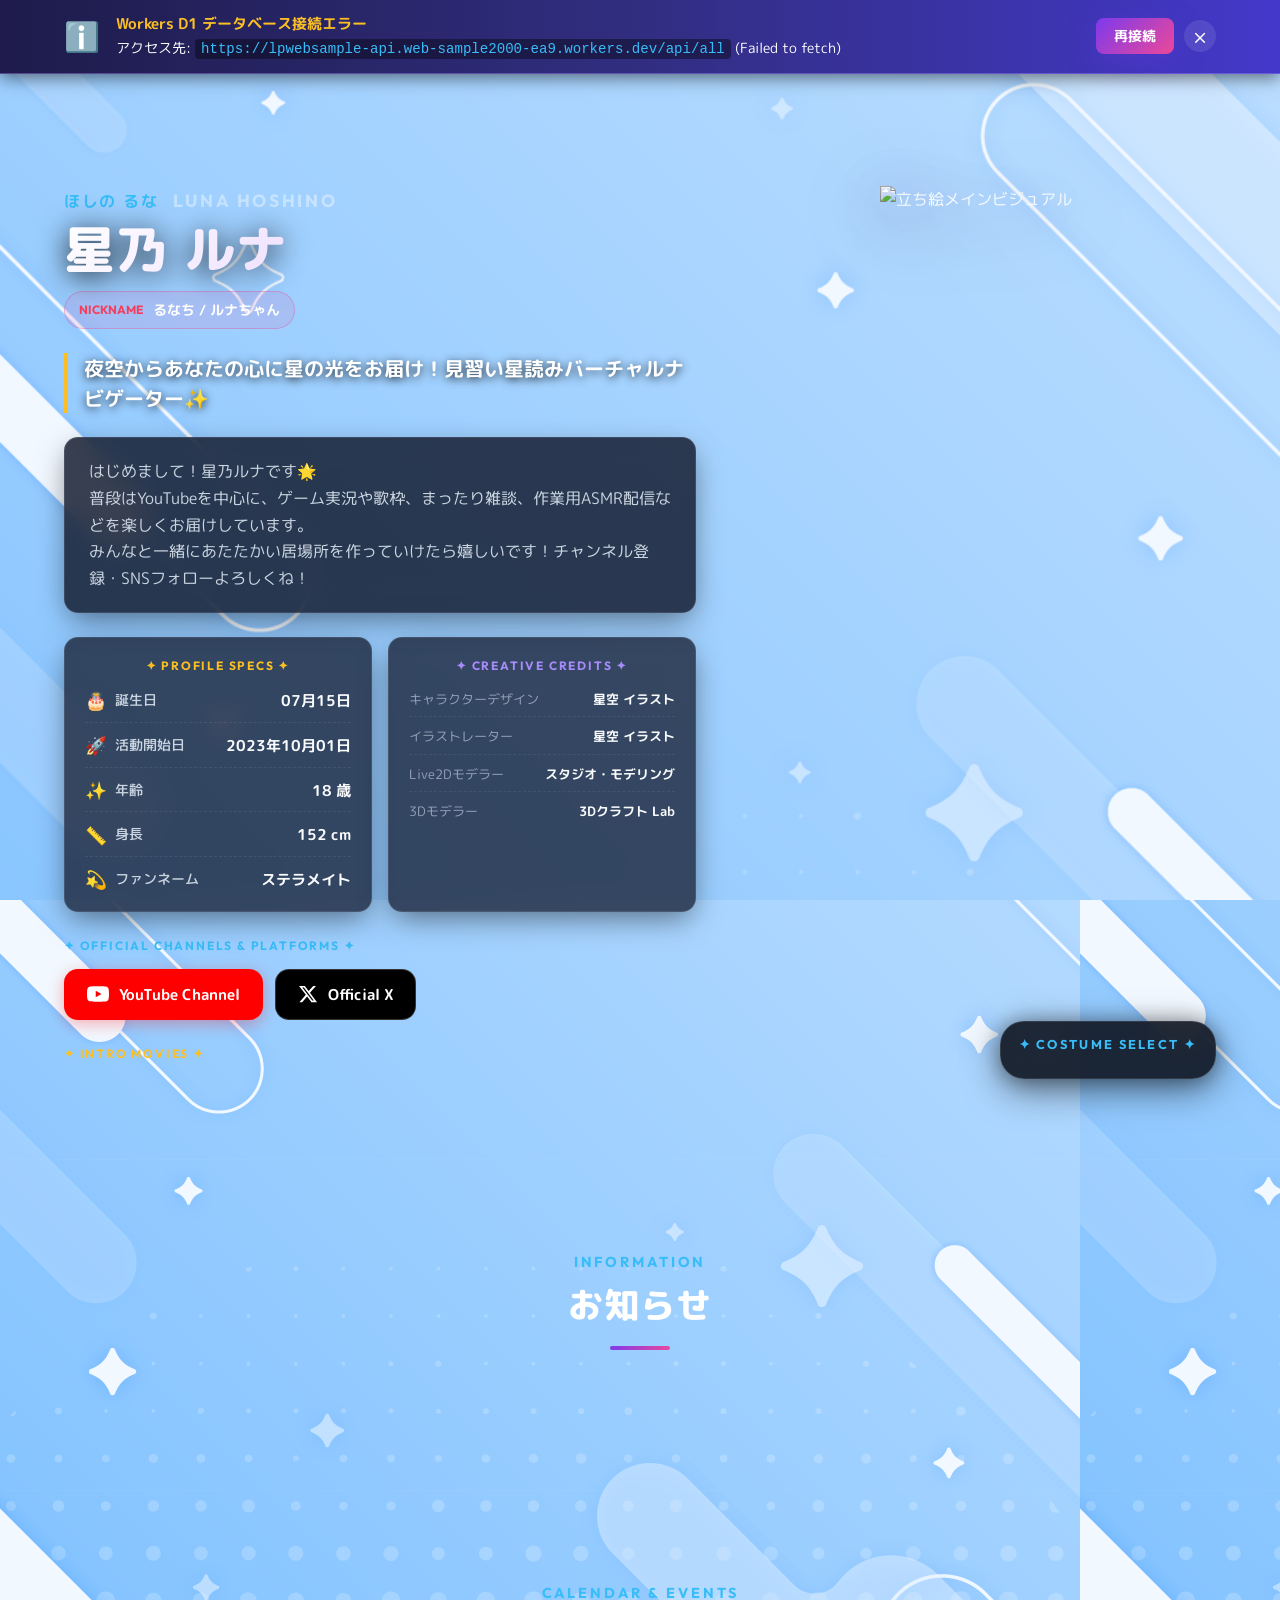
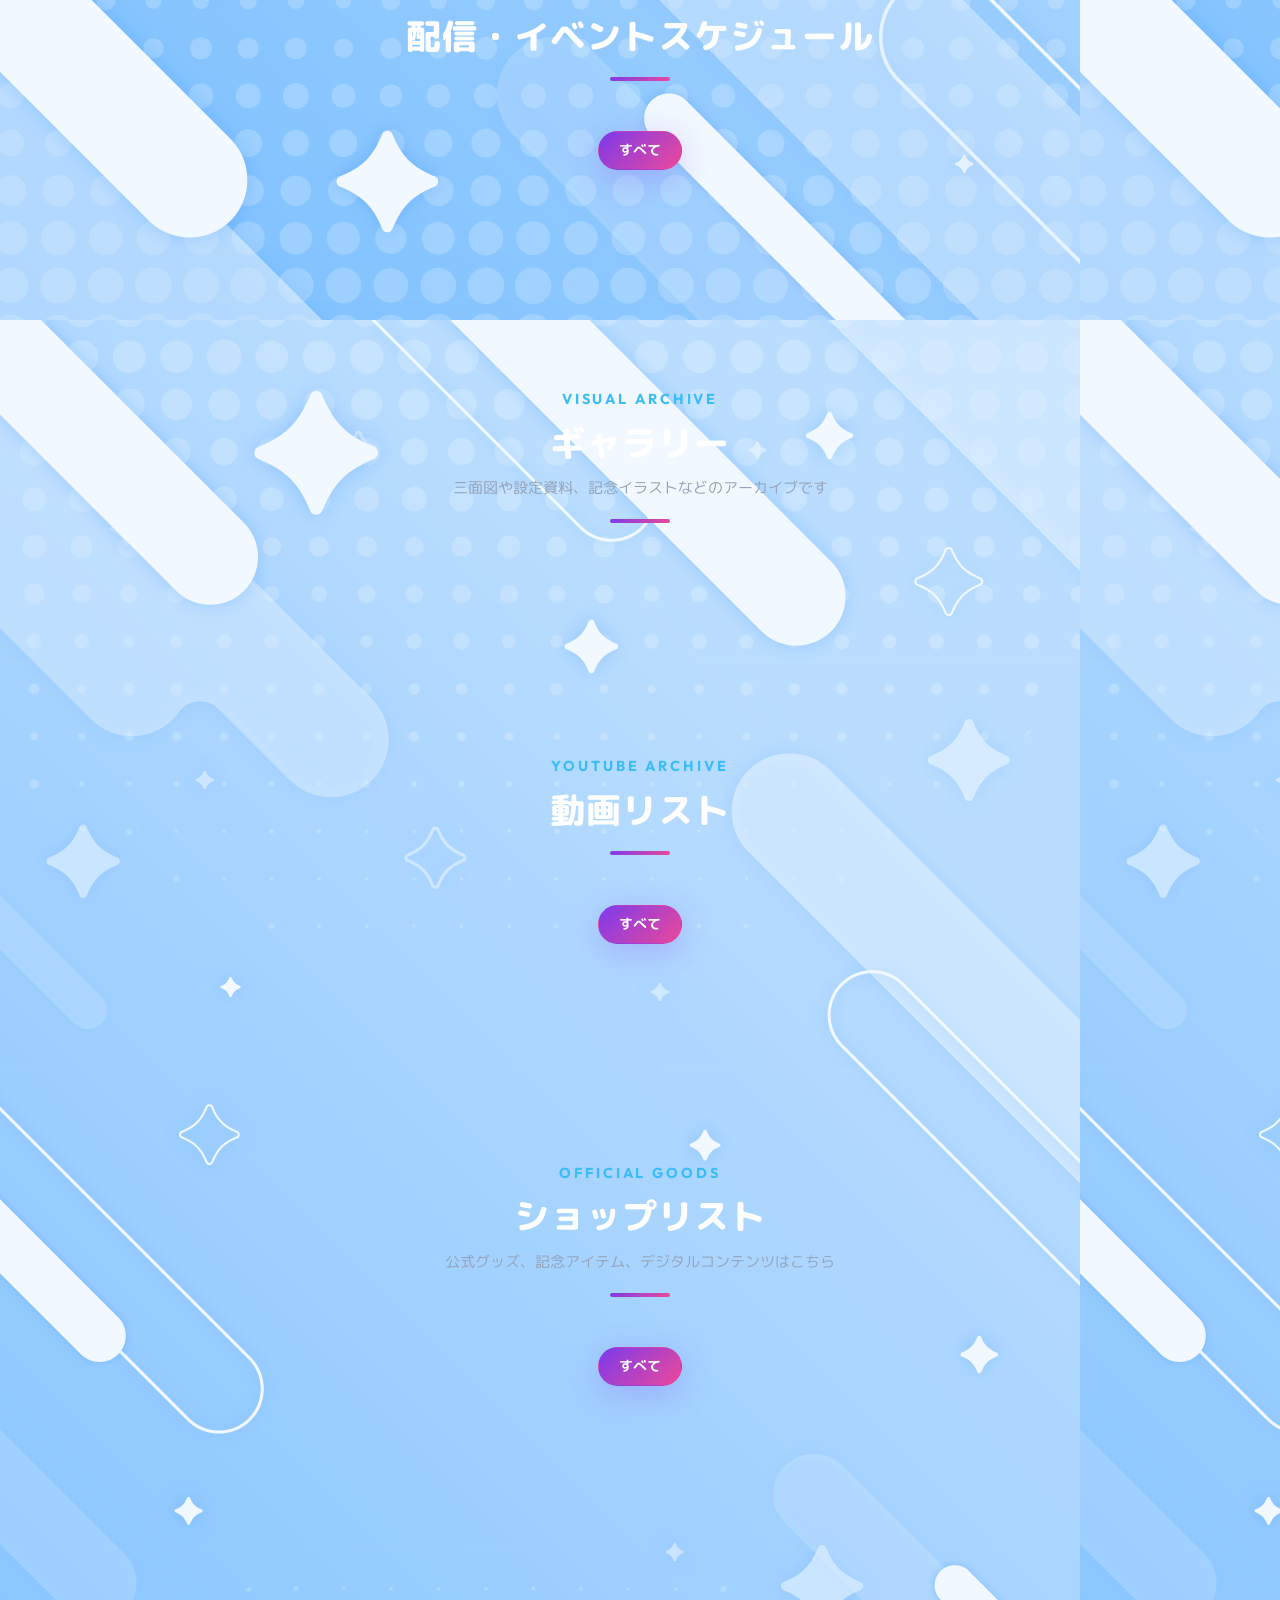
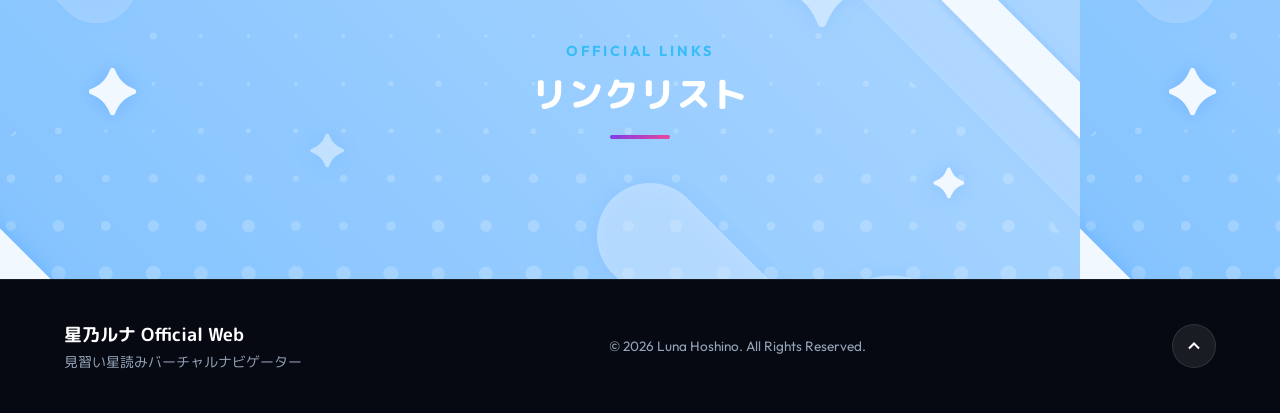
==== commit a328fe5c: "ブラッシュアップ" ====
--- a/index.html
+++ b/index.html
@@ -12,7 +12,7 @@
   <link href="https://fonts.googleapis.com/css2?family=M+PLUS+Rounded+1c:wght@400;500;700;800&family=Outfit:wght@400;600;700;800&display=swap" rel="stylesheet">
   
   <!-- CSS -->
-  <link rel="stylesheet" href="css/style.css">
+  <link rel="stylesheet" href="css/style.css?v=1.6">
 </head>
 <body>
   <!-- ページ全体の固定背景画像レイヤー (マスクなし) -->
@@ -319,6 +319,9 @@
         <div class="shop-grid" id="shop-container">
           <!-- JSでshop.yaml準拠のデータをレンダリング -->
         </div>
+
+        <!-- ページネーションコンテナ -->
+        <div class="shop-pagination" id="shop-pagination"></div>
       </div>
     </section>
 
--- a/css/style.css
+++ b/css/style.css
@@ -1319,8 +1319,8 @@
 
 .shop-grid {
   display: grid;
-  grid-template-columns: repeat(auto-fill, minmax(270px, 1fr));
-  gap: 24px;
+  grid-template-columns: repeat(4, 1fr);
+  gap: 20px;
 }
 
 .shop-card {
@@ -1449,6 +1449,68 @@
   flex-shrink: 0;
 }
 
+/* --- ショップリスト ページネーション --- */
+.shop-pagination {
+  display: flex;
+  align-items: center;
+  justify-content: center;
+  gap: 8px;
+  margin-top: 36px;
+}
+
+.shop-page-btn {
+  display: inline-flex;
+  align-items: center;
+  justify-content: center;
+  min-width: 40px;
+  height: 40px;
+  padding: 0 14px;
+  border-radius: 12px;
+  background: rgba(255, 255, 255, 0.85);
+  backdrop-filter: blur(10px);
+  border: 1px solid rgba(255, 255, 255, 0.6);
+  color: #334155;
+  font-size: 0.95rem;
+  font-weight: 700;
+  cursor: pointer;
+  transition: all var(--transition-fast);
+  box-shadow: 0 3px 12px rgba(0, 0, 0, 0.08);
+}
+
+.shop-page-btn:hover:not(:disabled) {
+  background: #ff5f85;
+  color: #ffffff;
+  border-color: #ff5f85;
+  transform: translateY(-2px);
+  box-shadow: 0 6px 18px rgba(255, 95, 133, 0.35);
+}
+
+.shop-page-btn.active {
+  background: #ff5f85;
+  color: #ffffff;
+  border-color: #ff5f85;
+  box-shadow: 0 4px 14px rgba(255, 95, 133, 0.4);
+  cursor: default;
+}
+
+.shop-page-btn:disabled {
+  opacity: 0.35;
+  cursor: not-allowed;
+  transform: none;
+  box-shadow: none;
+}
+
+.shop-page-ellipsis {
+  display: inline-flex;
+  align-items: center;
+  justify-content: center;
+  width: 32px;
+  height: 40px;
+  color: #64748b;
+  font-weight: 700;
+  font-size: 1rem;
+}
+
 /* ============================================================
    6. リンクリストセクション (LinkList)
    ============================================================ */
@@ -1457,11 +1519,11 @@
 }
 
 .link-grid {
-  max-width: 680px;
+  max-width: 980px;
   margin: 0 auto;
-  display: flex;
-  flex-direction: column;
-  gap: 16px;
+  display: grid;
+  grid-template-columns: repeat(2, 1fr);
+  gap: 20px;
 }
 
 .link-card {
@@ -1482,10 +1544,13 @@
 
 .link-card-bg {
   position: absolute;
-  top: 0;
-  left: 0;
-  width: 100%;
-  height: 100%;
+  top: 50%;
+  left: 50%;
+  width: 125%;
+  height: 125%;
+  max-width: none;
+  max-height: none;
+  transform: translate(-50%, -50%);
   object-fit: fill;
   z-index: 1;
   pointer-events: none;
@@ -1498,7 +1563,7 @@
 }
 
 .link-card:hover .link-card-bg {
-  transform: scale(1.03);
+  transform: translate(-50%, -50%) scale(1.03);
   filter: brightness(1.12);
 }
 
@@ -2038,6 +2103,17 @@
     align-items: center;
     gap: 12px;
   }
+
+  .link-grid {
+    grid-template-columns: 1fr;
+    max-width: 560px;
+    gap: 16px;
+  }
+
+  .shop-grid {
+    grid-template-columns: repeat(2, 1fr);
+    gap: 16px;
+  }
 }
 
 @media (max-width: 600px) {
@@ -2089,6 +2165,81 @@
   }
   .link-card-title {
     font-size: 0.98rem;
+  }
+
+  /* ショップリスト スマホ2列表示最適化 */
+  .shop-grid {
+    grid-template-columns: repeat(2, 1fr);
+    gap: 12px;
+  }
+  .shop-card {
+    min-width: 0;
+    border-radius: 14px;
+  }
+  .shop-image-wrapper {
+    height: 145px;
+  }
+  .shop-image-wrapper img {
+    padding: 8px;
+  }
+  .shop-tag-badge {
+    top: 6px;
+    left: 6px;
+    padding: 2px 7px;
+    font-size: 0.65rem;
+  }
+  .shop-card-body {
+    padding: 10px 10px 12px;
+    gap: 6px;
+  }
+  .shop-card-title {
+    font-size: 0.82rem;
+    line-height: 1.35;
+    display: -webkit-box;
+    -webkit-line-clamp: 2;
+    -webkit-box-orient: vertical;
+    overflow: hidden;
+    min-height: 2.2em;
+  }
+  .shop-price-row {
+    gap: 1px;
+  }
+  .shop-currency {
+    font-size: 0.8rem;
+  }
+  .shop-price-val {
+    font-size: 1.05rem;
+  }
+  .btn-shop-buy {
+    padding: 7px 6px;
+    font-size: 0.78rem;
+    gap: 5px;
+    border-radius: 8px;
+  }
+  .btn-shop-buy .cart-icon {
+    width: 14px;
+    height: 14px;
+  }
+  .btn-shop-buy .cart-icon svg {
+    width: 13px;
+    height: 13px;
+  }
+
+  .shop-pagination {
+    margin-top: 24px;
+    gap: 6px;
+  }
+  .shop-page-btn {
+    min-width: 36px;
+    height: 36px;
+    padding: 0 10px;
+    font-size: 0.85rem;
+    border-radius: 10px;
+  }
+  .shop-page-ellipsis {
+    width: 24px;
+    height: 36px;
+    font-size: 0.85rem;
   }
 }
 
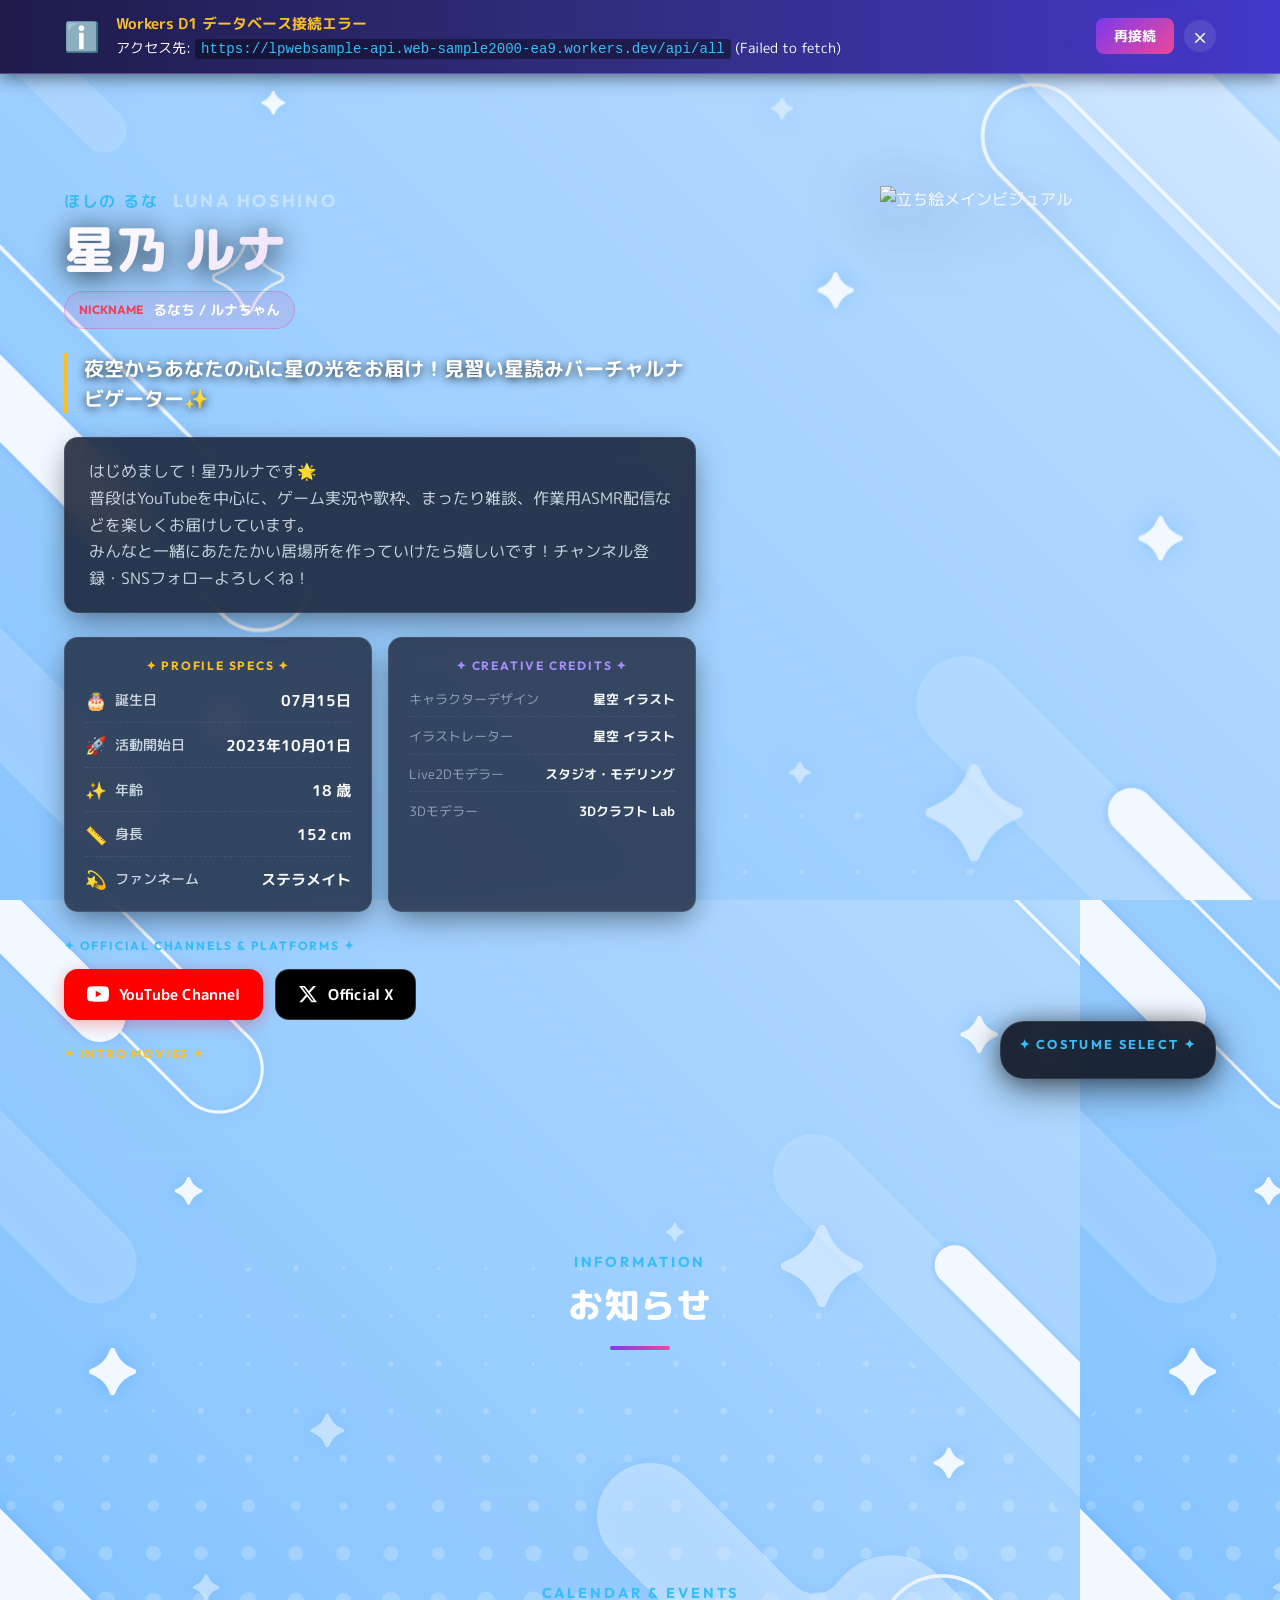
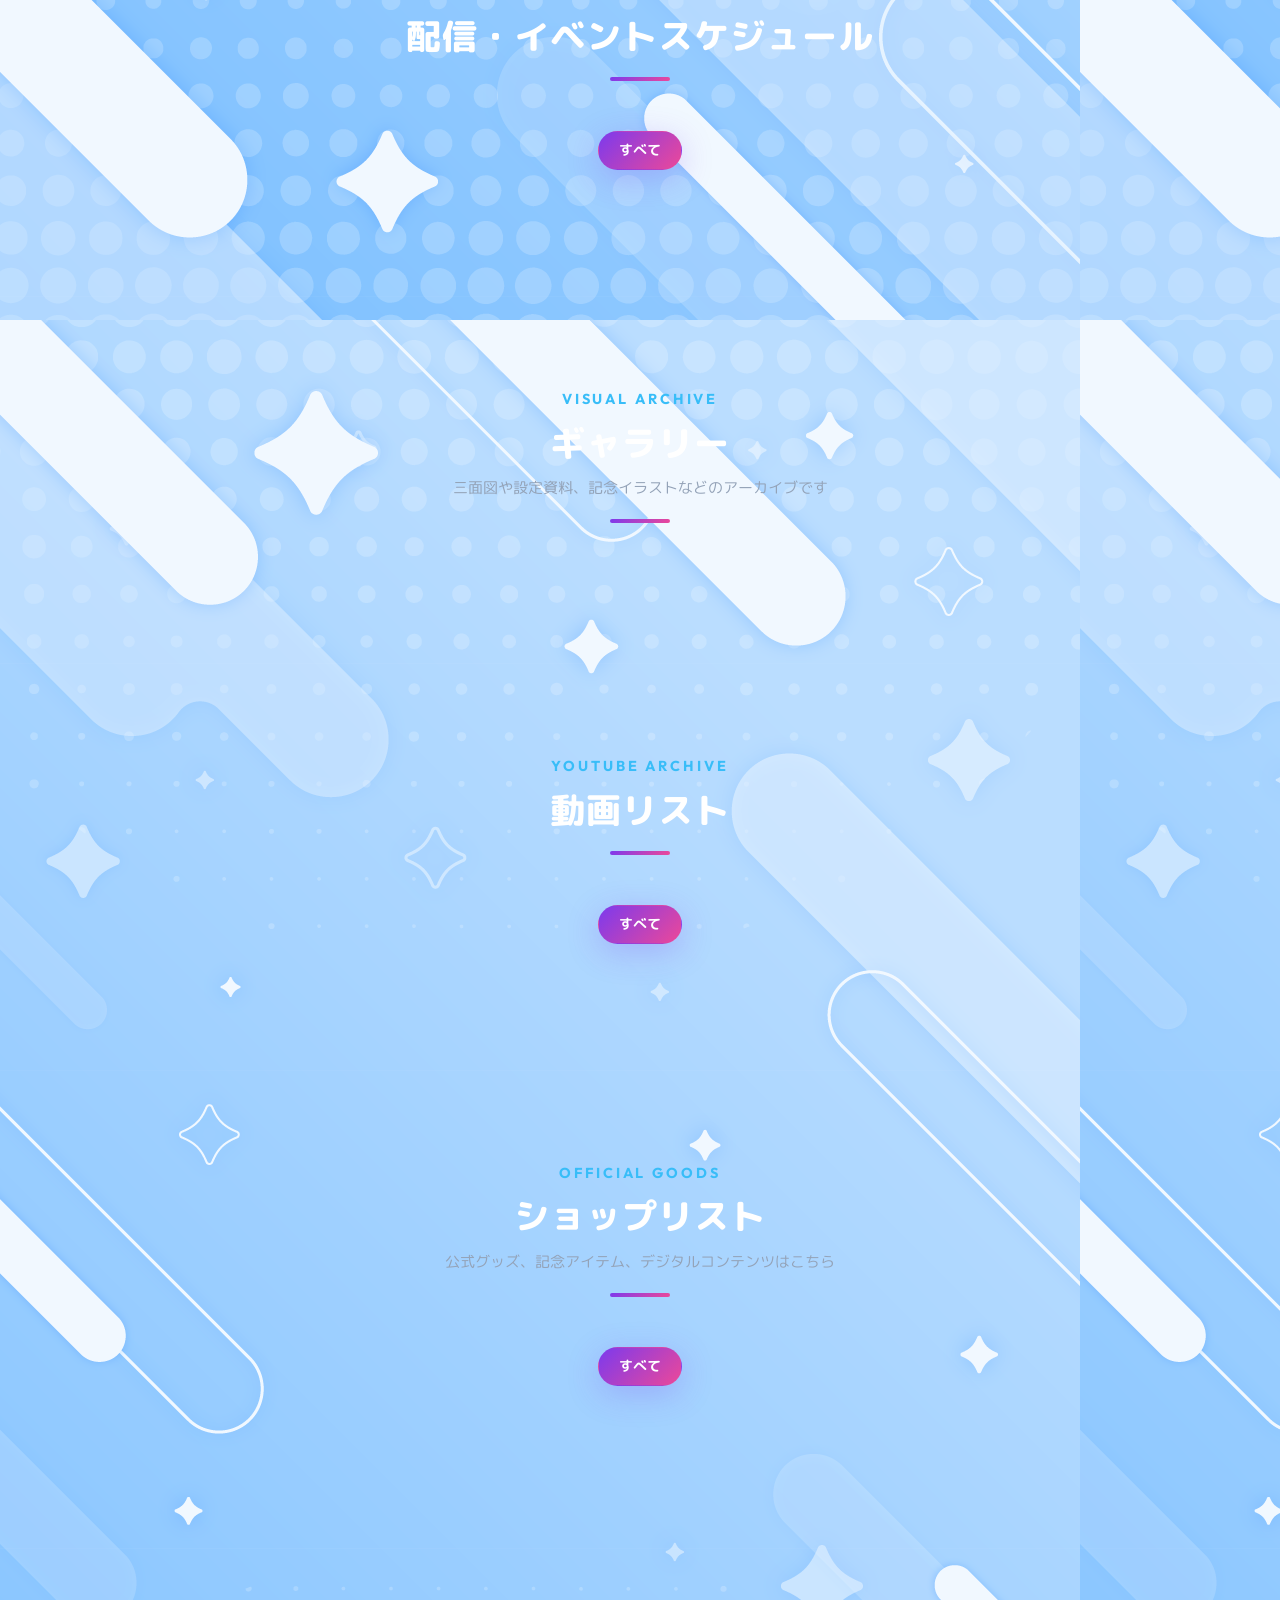
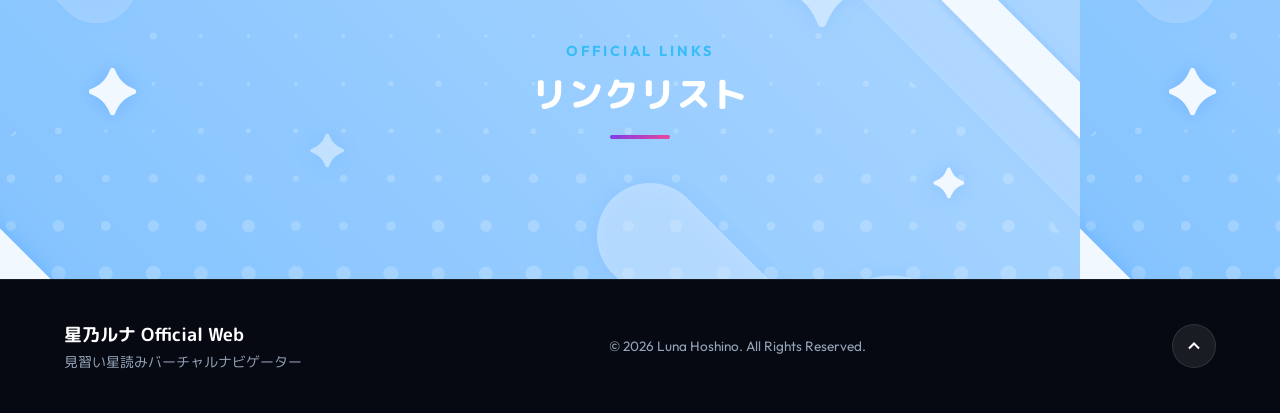
==== commit 52830376: "scheduleのbrushup" ====
--- a/index.html
+++ b/index.html
@@ -12,7 +12,7 @@
   <link href="https://fonts.googleapis.com/css2?family=M+PLUS+Rounded+1c:wght@400;500;700;800&family=Outfit:wght@400;600;700;800&display=swap" rel="stylesheet">
   
   <!-- CSS -->
-  <link rel="stylesheet" href="css/style.css?v=1.6">
+  <link rel="stylesheet" href="css/style.css?v=1.9">
 </head>
 <body>
   <!-- ページ全体の固定背景画像レイヤー (マスクなし) -->
@@ -247,9 +247,9 @@
           <!-- JSで動的生成 -->
         </div>
 
-        <!-- スケジュールカード一覧 -->
-        <div class="schedule-grid" id="schedule-container">
-          <!-- JSでschedule.yaml準拠のデータをレンダリング -->
+        <!-- 週間カレンダー ＆ スケジュールタスク一覧コンテナ -->
+        <div class="schedule-calendar-wrapper" id="schedule-container">
+          <!-- JSで1週間カレンダーと対象日のタスクをレンダリング -->
         </div>
       </div>
     </section>
@@ -407,6 +407,30 @@
     </div>
   </div>
 
+  <!-- スケジュール詳細モーダル -->
+  <div class="modal-overlay" id="schedule-modal" aria-hidden="true">
+    <div class="modal-backdrop" id="schedule-modal-backdrop"></div>
+    <div class="modal-content schedule-modal-content">
+      <button class="modal-close" id="schedule-modal-close" aria-label="閉じる">&times;</button>
+      <div class="schedule-modal-header">
+        <div class="schedule-modal-meta">
+          <div class="schedule-datetime">
+            <span class="schedule-date" id="schedule-modal-date"></span>
+            <span class="schedule-time" id="schedule-modal-time"></span>
+          </div>
+          <span class="schedule-tag-badge" id="schedule-modal-tag"></span>
+        </div>
+        <h3 class="schedule-modal-title" id="schedule-modal-title"></h3>
+      </div>
+      <div class="schedule-modal-body">
+        <div class="schedule-modal-img-wrap" id="schedule-modal-img-wrap">
+          <img src="" alt="" id="schedule-modal-img">
+        </div>
+        <div class="schedule-modal-detail" id="schedule-modal-detail"></div>
+      </div>
+    </div>
+  </div>
+
   <!-- JavaScript -->
   <script src="js/main.js"></script>
 </body>
--- a/css/style.css
+++ b/css/style.css
@@ -326,7 +326,24 @@
   object-fit: contain;
   pointer-events: none;
   filter: drop-shadow(0 15px 35px rgba(0, 0, 0, 0.7)) drop-shadow(0 0 25px rgba(124, 58, 237, 0.25));
-  transition: transform 0.5s ease, opacity 0.3s ease;
+  transform: translateX(0);
+  opacity: 1;
+  transition: transform 0.4s cubic-bezier(0.16, 1, 0.3, 1), opacity 0.35s ease-out;
+  will-change: transform, opacity;
+}
+
+/* 立ち絵切り替え：右へスライドしながらフェードアウト */
+.visual-img.is-slide-out {
+  transform: translateX(70px);
+  opacity: 0;
+  transition: transform 0.25s cubic-bezier(0.4, 0, 1, 1), opacity 0.25s ease-in;
+}
+
+/* 立ち絵切り替え：右側初期位置（トランジションなし） */
+.visual-img.is-slide-in-prep {
+  transform: translateX(70px) !important;
+  opacity: 0 !important;
+  transition: none !important;
 }
 
 .visual-badge {
@@ -1028,18 +1045,364 @@
 }
 
 /* ============================================================
-   2. スケジュールセクション (Schedule)
+   2. スケジュールセクション (Schedule) - 週間カレンダー ＆ ぶら下がりタスク
    ============================================================ */
 .schedule-section {
   background: transparent;
 }
 
-.schedule-grid {
+.schedule-calendar-wrapper {
+  max-width: 960px;
+  margin: 0 auto;
+  display: flex;
+  flex-direction: column;
+  gap: 16px;
+}
+
+/* --- 週ナビゲーション --- */
+.schedule-week-nav {
+  display: flex;
+  align-items: center;
+  justify-content: space-between;
+  flex-wrap: wrap;
+  gap: 14px;
+  background: rgba(18, 24, 40, 0.65);
+  border: 1px solid rgba(255, 255, 255, 0.1);
+  border-radius: var(--radius-md);
+  padding: 12px 20px;
+  backdrop-filter: blur(10px);
+}
+
+.schedule-nav-controls {
+  display: flex;
+  align-items: center;
+  gap: 8px;
+}
+
+.schedule-nav-btn {
+  display: inline-flex;
+  align-items: center;
+  gap: 6px;
+  background: rgba(255, 255, 255, 0.07);
+  border: 1px solid rgba(255, 255, 255, 0.15);
+  border-radius: var(--radius-full);
+  padding: 7px 16px;
+  color: #fff;
+  font-size: 0.85rem;
+  font-weight: 600;
+  cursor: pointer;
+  transition: all var(--transition-fast);
+  user-select: none;
+}
+
+.schedule-nav-btn:hover {
+  background: rgba(6, 182, 212, 0.2);
+  border-color: rgba(6, 182, 212, 0.6);
+  color: #fff;
+  transform: translateY(-1px);
+  box-shadow: 0 4px 12px rgba(6, 182, 212, 0.2);
+}
+
+.schedule-nav-today-btn {
+  display: inline-flex;
+  align-items: center;
+  justify-content: center;
+  background: rgba(6, 182, 212, 0.12);
+  border: 1px solid rgba(6, 182, 212, 0.35);
+  border-radius: var(--radius-full);
+  padding: 7px 14px;
+  color: var(--accent-cyan);
+  font-size: 0.85rem;
+  font-weight: 700;
+  cursor: pointer;
+  transition: all var(--transition-fast);
+  user-select: none;
+}
+
+.schedule-nav-today-btn:hover:not(.is-disabled) {
+  background: var(--accent-cyan);
+  color: #0d111c;
+  box-shadow: 0 4px 14px rgba(6, 182, 212, 0.35);
+  transform: translateY(-1px);
+}
+
+.schedule-nav-today-btn.is-disabled {
+  opacity: 0.45;
+  cursor: default;
+}
+
+.schedule-week-range-text {
+  display: flex;
+  align-items: center;
+  gap: 8px;
+  font-family: var(--font-family-en);
+  font-size: 1.05rem;
+  font-weight: 700;
+  color: #f1f5f9;
+  letter-spacing: 0.3px;
+}
+
+.schedule-range-icon {
+  font-size: 1.1rem;
+}
+
+/* --- 7日間週間カレンダーバー --- */
+.schedule-week-strip {
+  display: grid;
+  grid-template-columns: repeat(7, 1fr);
+  gap: 8px;
+}
+
+.schedule-day-slot {
+  display: flex;
+  flex-direction: column;
+  align-items: center;
+  justify-content: space-between;
+  background: rgba(18, 23, 38, 0.7);
+  border: 1px solid rgba(255, 255, 255, 0.08);
+  border-radius: 14px;
+  padding: 12px 6px 10px;
+  min-height: 94px;
+  cursor: pointer;
+  position: relative;
+  transition: all 0.22s cubic-bezier(0.16, 1, 0.3, 1);
+  user-select: none;
+  backdrop-filter: blur(8px);
+}
+
+.schedule-day-slot:hover {
+  transform: translateY(-3px);
+  border-color: rgba(6, 182, 212, 0.4);
+  background: rgba(28, 38, 60, 0.85);
+  box-shadow: 0 8px 20px rgba(0, 0, 0, 0.35);
+}
+
+.schedule-day-dow {
+  font-size: 0.85rem;
+  font-weight: 700;
+  line-height: 1;
+}
+
+.schedule-day-dow.dow-weekday {
+  color: var(--text-muted);
+}
+
+.schedule-day-dow.dow-sat {
+  color: #38bdf8; /* 土曜: スカイブルー */
+}
+
+.schedule-day-dow.dow-sun {
+  color: #f43f5e; /* 日曜: ローズピンク */
+}
+
+.schedule-day-num {
+  font-family: var(--font-family-en);
+  font-size: 1.4rem;
+  font-weight: 800;
+  color: #ffffff;
+  line-height: 1;
+  margin: 3px 0;
+}
+
+.schedule-today-pill {
+  font-size: 0.6rem;
+  font-weight: 800;
+  color: #ffffff;
+  background: linear-gradient(135deg, #06b6d4, #3b82f6);
+  padding: 1px 5px;
+  border-radius: 4px;
+  letter-spacing: 0.5px;
+  line-height: 1.2;
+}
+
+.schedule-slot-status {
+  display: flex;
+  align-items: center;
+  justify-content: center;
+  gap: 4px;
+  min-height: 16px;
+  margin-top: 2px;
+}
+
+.schedule-slot-dot {
+  width: 6px;
+  height: 6px;
+  border-radius: 50%;
+  background: #f43f5e;
+  box-shadow: 0 0 8px #f43f5e;
+  display: inline-block;
+}
+
+.schedule-slot-badge {
+  font-size: 0.72rem;
+  font-weight: 700;
+  color: #f43f5e;
+}
+
+.schedule-slot-empty-dot {
+  width: 4px;
+  height: 4px;
+  border-radius: 50%;
+  background: rgba(255, 255, 255, 0.12);
+  display: inline-block;
+}
+
+/* 今日のスロット枠線 */
+.schedule-day-slot.is-today {
+  border-color: rgba(6, 182, 212, 0.4);
+}
+
+/* アクティブ（選択中）スロット */
+.schedule-day-slot.active {
+  background: linear-gradient(180deg, rgba(30, 44, 75, 0.95), rgba(18, 25, 45, 0.95));
+  border-color: var(--accent-cyan);
+  box-shadow: 0 0 0 1.5px var(--accent-cyan), 0 8px 24px rgba(6, 182, 212, 0.3);
+  transform: translateY(-2px);
+}
+
+.schedule-day-slot.active .schedule-day-num {
+  color: var(--accent-cyan);
+  text-shadow: 0 0 12px rgba(6, 182, 212, 0.5);
+}
+
+/* ぶら下がりコネクター（アクティブ日と下部タスクをつなぐ矢印） */
+.schedule-slot-pointer {
+  position: absolute;
+  bottom: -9px;
+  left: 50%;
+  transform: translateX(-50%);
+  width: 0;
+  height: 0;
+  border-left: 8px solid transparent;
+  border-right: 8px solid transparent;
+  border-top: 8px solid var(--accent-cyan);
+  z-index: 2;
+  filter: drop-shadow(0 2px 4px rgba(6, 182, 212, 0.4));
+}
+
+/* --- 対象日のぶら下がりタスクエリア --- */
+.schedule-day-tasks {
+  background: rgba(13, 17, 28, 0.75);
+  border: 1px solid rgba(6, 182, 212, 0.3);
+  border-radius: 18px;
+  padding: 24px 26px;
+  position: relative;
+  box-shadow: 0 16px 40px rgba(0, 0, 0, 0.45), 0 0 25px rgba(6, 182, 212, 0.1);
+  backdrop-filter: blur(14px);
+}
+
+.schedule-tasks-header {
+  display: flex;
+  justify-content: space-between;
+  align-items: center;
+  border-bottom: 1px solid rgba(255, 255, 255, 0.08);
+  padding-bottom: 14px;
+  margin-bottom: 20px;
+}
+
+.schedule-tasks-heading {
+  display: flex;
+  align-items: center;
+  gap: 12px;
+}
+
+.schedule-heading-accent {
+  width: 4px;
+  height: 20px;
+  background: var(--accent-cyan);
+  border-radius: 2px;
+  box-shadow: 0 0 10px var(--accent-cyan);
+}
+
+.schedule-day-heading-title {
+  font-size: 1.2rem;
+  font-weight: 700;
+  color: #fff;
+  margin: 0;
+  display: flex;
+  align-items: baseline;
+  gap: 6px;
+}
+
+.schedule-day-date-text {
+  font-family: var(--font-family-en);
+  font-weight: 800;
+  color: var(--accent-cyan);
+}
+
+.schedule-day-dow-text {
+  font-size: 1rem;
+  font-weight: 700;
+  color: #f1f5f9;
+}
+
+.schedule-day-subtext {
+  font-size: 0.95rem;
+  font-weight: 500;
+  color: var(--text-muted);
+}
+
+.schedule-tasks-count-badge {
+  font-size: 0.8rem;
+  font-weight: 700;
+  padding: 3px 10px;
+  border-radius: var(--radius-full);
+}
+
+.schedule-tasks-count-badge.has-count {
+  background: rgba(244, 63, 94, 0.2);
+  border: 1px solid rgba(244, 63, 94, 0.4);
+  color: #fda4af;
+}
+
+.schedule-tasks-count-badge.is-zero {
+  background: rgba(255, 255, 255, 0.08);
+  color: var(--text-muted);
+}
+
+.schedule-today-tag {
+  font-size: 0.75rem;
+  font-weight: 800;
+  color: #ffffff;
+  background: linear-gradient(135deg, #06b6d4, #7c3aed);
+  padding: 4px 12px;
+  border-radius: var(--radius-full);
+  letter-spacing: 0.5px;
+}
+
+/* 空表示 */
+.schedule-empty-box {
+  text-align: center;
+  padding: 36px 20px;
+}
+
+.schedule-empty-icon {
+  font-size: 2.2rem;
+  margin-bottom: 10px;
+  filter: drop-shadow(0 2px 8px rgba(0, 0, 0, 0.3));
+}
+
+.schedule-empty-title {
+  font-size: 1.05rem;
+  font-weight: 700;
+  color: #e2e8f0;
+  margin: 0 0 6px;
+}
+
+.schedule-empty-hint {
+  font-size: 0.85rem;
+  color: var(--text-muted);
+  margin: 0;
+}
+
+/* タスクグリッド */
+.schedule-tasks-grid {
   display: grid;
   grid-template-columns: repeat(auto-fill, minmax(280px, 1fr));
-  gap: 24px;
-}
-
+  gap: 18px;
+}
+
+/* タスクカード（日時・Tag・タイトルのみのクリーン表示） */
 .schedule-card {
   display: flex;
   flex-direction: column;
@@ -1049,39 +1412,22 @@
   overflow: hidden;
   backdrop-filter: blur(10px);
   transition: all var(--transition-fast);
+  cursor: pointer;
+  user-select: none;
 }
 
 .schedule-card:hover {
-  transform: translateY(-5px);
-  border-color: var(--border-highlight);
-  box-shadow: var(--shadow-card);
-}
-
-.schedule-image-box {
-  width: 100%;
-  height: 160px;
-  overflow: hidden;
-  position: relative;
-  background: #1e293b;
-}
-
-.schedule-image-box img {
-  width: 100%;
-  height: 100%;
-  object-fit: cover;
-  transition: transform 0.4s ease;
-}
-
-.schedule-card:hover .schedule-image-box img {
-  transform: scale(1.08);
+  transform: translateY(-4px);
+  border-color: rgba(6, 182, 212, 0.6);
+  box-shadow: 0 10px 28px rgba(0, 0, 0, 0.4), 0 0 20px rgba(6, 182, 212, 0.2);
 }
 
 .schedule-card-body {
-  padding: 20px;
+  padding: 18px 20px;
   display: flex;
   flex-direction: column;
   flex-grow: 1;
-  gap: 12px;
+  gap: 10px;
 }
 
 .schedule-date-tag-row {
@@ -1098,7 +1444,7 @@
 
 .schedule-date {
   font-family: var(--font-family-en);
-  font-size: 1.1rem;
+  font-size: 1.05rem;
   font-weight: 700;
   color: var(--accent-cyan);
 }
@@ -1106,7 +1452,7 @@
 .schedule-time {
   font-family: var(--font-family-en);
   font-size: 0.9rem;
-  color: var(--text-muted);
+  color: #e2e8f0;
   font-weight: 600;
 }
 
@@ -1121,17 +1467,111 @@
 }
 
 .schedule-card-title {
-  font-size: 1.1rem;
-  font-weight: 700;
-  color: #fff;
-  line-height: 1.4;
-}
-
-.schedule-card-detail {
-  font-size: 0.88rem;
-  color: var(--text-muted);
-  line-height: 1.6;
+  font-size: 1.05rem;
+  font-weight: 700;
+  color: #fff;
+  line-height: 1.45;
+  margin: 0;
   flex-grow: 1;
+}
+
+.schedule-card-footer {
+  display: flex;
+  align-items: center;
+  justify-content: flex-end;
+  gap: 4px;
+  color: var(--accent-cyan);
+  font-size: 0.8rem;
+  font-weight: 600;
+  opacity: 0.85;
+  margin-top: 4px;
+  transition: transform var(--transition-fast), opacity var(--transition-fast);
+}
+
+.schedule-card:hover .schedule-card-footer {
+  opacity: 1;
+  transform: translateX(3px);
+}
+
+/* ============================================================
+   スケジュール詳細モーダル
+   ============================================================ */
+.modal-content.schedule-modal-content {
+  background: #111625;
+  border: 1px solid rgba(167, 139, 250, 0.35);
+  border-radius: 20px;
+  max-width: 520px;
+  width: 92%;
+  padding: 26px 24px 24px;
+  box-shadow: 0 25px 60px rgba(0, 0, 0, 0.65), 0 0 35px rgba(124, 58, 237, 0.2);
+  position: relative;
+  max-height: 88vh;
+  overflow-y: auto;
+}
+
+.schedule-modal-header {
+  display: flex;
+  flex-direction: column;
+  gap: 10px;
+  padding-right: 32px;
+}
+
+.schedule-modal-meta {
+  display: flex;
+  align-items: center;
+  justify-content: space-between;
+  flex-wrap: wrap;
+  gap: 8px;
+}
+
+.schedule-modal-meta .schedule-date {
+  font-size: 1.25rem;
+}
+
+.schedule-modal-meta .schedule-time {
+  font-size: 1rem;
+}
+
+.schedule-modal-title {
+  font-size: 1.25rem;
+  font-weight: 700;
+  color: #ffffff;
+  line-height: 1.45;
+  margin: 4px 0 0;
+}
+
+.schedule-modal-body {
+  display: flex;
+  flex-direction: column;
+  gap: 16px;
+  margin-top: 18px;
+  border-top: 1px solid rgba(255, 255, 255, 0.1);
+  padding-top: 18px;
+}
+
+.schedule-modal-img-wrap {
+  width: 100%;
+  max-height: 280px;
+  border-radius: 14px;
+  overflow: hidden;
+  background: #1a2035;
+  border: 1px solid rgba(255, 255, 255, 0.1);
+}
+
+.schedule-modal-img-wrap img {
+  width: 100%;
+  height: 100%;
+  max-height: 280px;
+  object-fit: contain;
+  display: block;
+}
+
+.schedule-modal-detail {
+  font-size: 0.95rem;
+  line-height: 1.75;
+  color: #e2e8f0;
+  white-space: pre-wrap;
+  word-break: break-word;
 }
 
 /* ============================================================
@@ -2241,6 +2681,87 @@
     height: 36px;
     font-size: 0.85rem;
   }
+
+  /* 週間カレンダー＆タスク スマホ最適化 */
+  .schedule-week-nav {
+    padding: 10px 12px;
+    gap: 10px;
+  }
+  .schedule-nav-controls {
+    width: 100%;
+    justify-content: space-between;
+  }
+  .schedule-nav-btn {
+    padding: 6px 12px;
+    font-size: 0.78rem;
+  }
+  .schedule-nav-today-btn {
+    padding: 6px 12px;
+    font-size: 0.78rem;
+  }
+  .schedule-week-range-text {
+    width: 100%;
+    justify-content: center;
+    font-size: 0.86rem;
+    order: -1;
+  }
+  .schedule-week-strip {
+    gap: 4px;
+  }
+  .schedule-day-slot {
+    min-height: 72px;
+    padding: 8px 2px 6px;
+    border-radius: 10px;
+  }
+  .schedule-day-dow {
+    font-size: 0.72rem;
+  }
+  .schedule-day-num {
+    font-size: 1.1rem;
+    margin: 2px 0;
+  }
+  .schedule-today-pill {
+    font-size: 0.52rem;
+    padding: 0 3px;
+  }
+  .schedule-slot-status {
+    min-height: 12px;
+  }
+  .schedule-slot-badge {
+    display: none;
+  }
+  .schedule-slot-dot {
+    width: 5px;
+    height: 5px;
+  }
+  .schedule-slot-empty-dot {
+    width: 3px;
+    height: 3px;
+  }
+  .schedule-day-tasks {
+    padding: 16px 12px;
+    border-radius: 14px;
+  }
+  .schedule-tasks-header {
+    flex-wrap: wrap;
+    gap: 8px;
+    padding-bottom: 10px;
+    margin-bottom: 14px;
+  }
+  .schedule-day-heading-title {
+    font-size: 1.05rem;
+  }
+  .schedule-tasks-grid {
+    grid-template-columns: 1fr;
+    gap: 12px;
+  }
+  .schedule-card-body {
+    padding: 14px 16px;
+    gap: 8px;
+  }
+  .schedule-card-title {
+    font-size: 0.98rem;
+  }
 }
 
 /* ============================================================
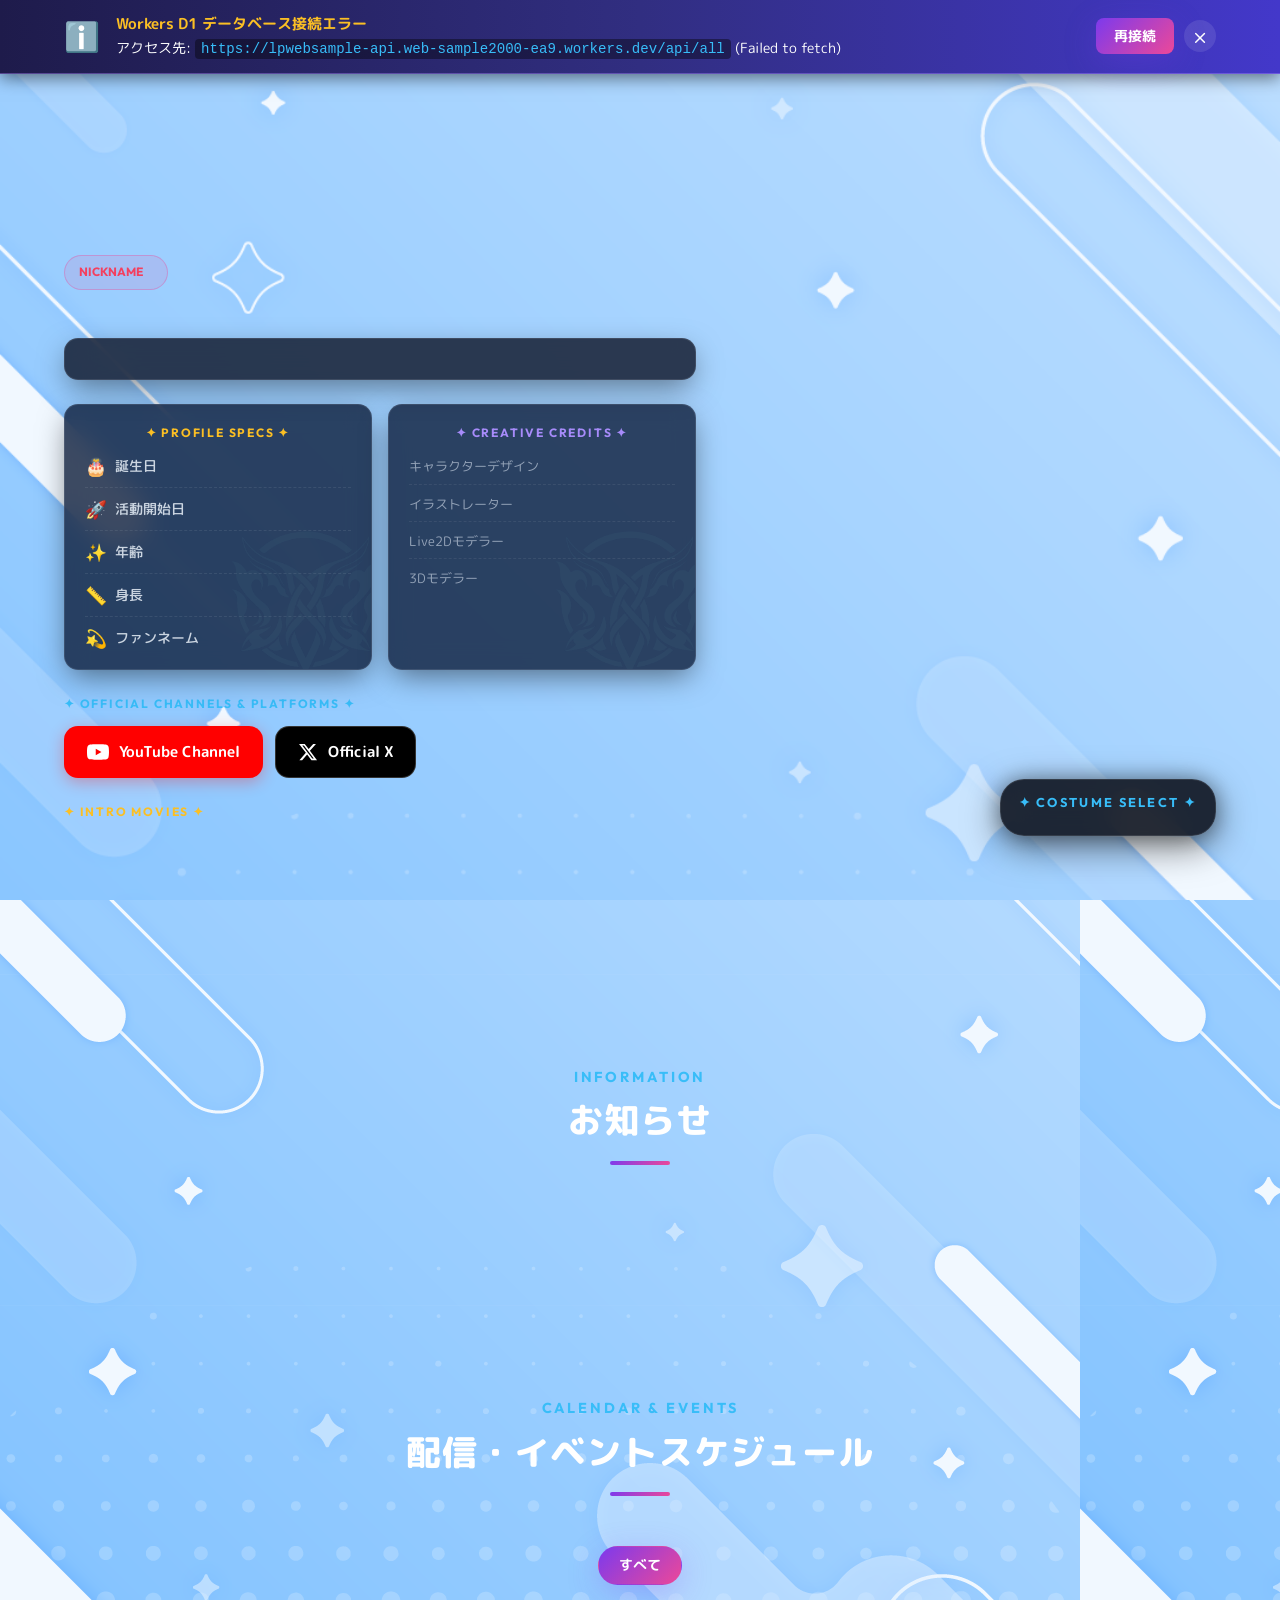
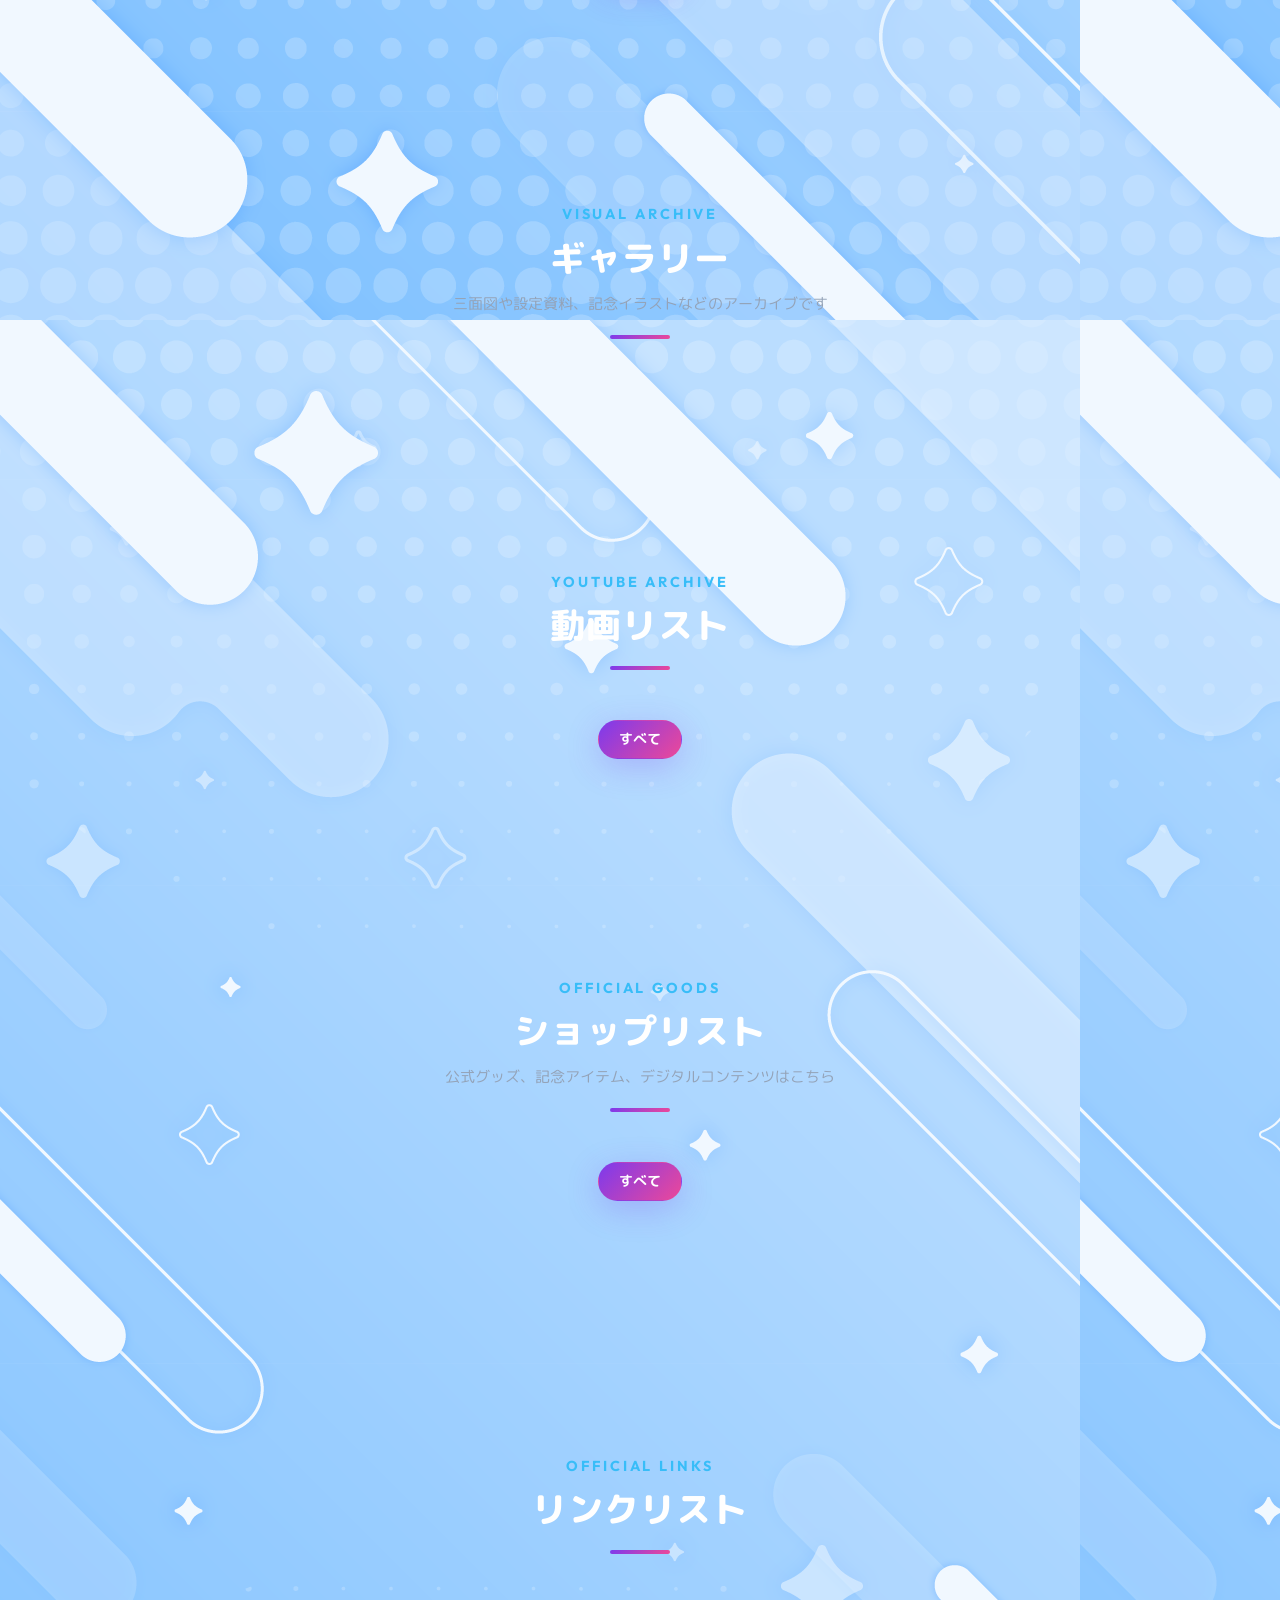
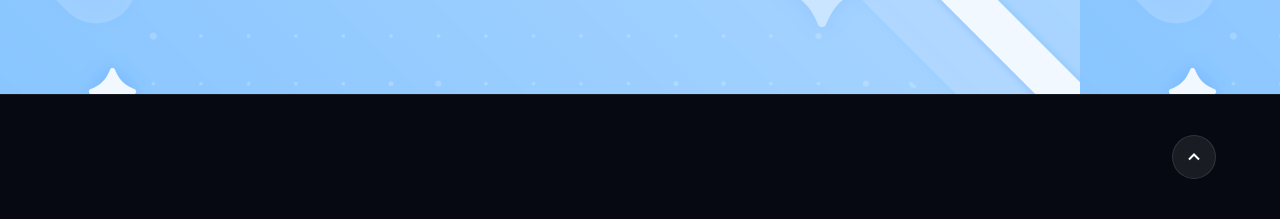
==== commit 9021d4db: "べた書きの削除とウォーターマークの表示" ====
--- a/index.html
+++ b/index.html
@@ -3,8 +3,8 @@
 <head>
   <meta charset="UTF-8">
   <meta name="viewport" content="width=device-width, initial-scale=1.0">
-  <title>星乃ルナ Official Website | バーチャルナビゲーター</title>
-  <meta name="description" content="見習い星読みバーチャルナビゲーター「星乃ルナ」の公式ポートフォリオ・オフィシャルサイトです。最新のお知らせ、スケジュール、動画、グッズ情報をお届けします。">
+  <title>Official Website</title>
+  <meta name="description" content="公式ポートフォリオ・オフィシャルサイトです。最新のお知らせ、スケジュール、動画、グッズ情報をお届けします。">
   
   <!-- Google Fonts -->
   <link rel="preconnect" href="https://fonts.googleapis.com">
@@ -12,7 +12,7 @@
   <link href="https://fonts.googleapis.com/css2?family=M+PLUS+Rounded+1c:wght@400;500;700;800&family=Outfit:wght@400;600;700;800&display=swap" rel="stylesheet">
   
   <!-- CSS -->
-  <link rel="stylesheet" href="css/style.css?v=1.9">
+  <link rel="stylesheet" href="css/style.css?v=2.2">
 </head>
 <body>
   <!-- ページ全体の固定背景画像レイヤー (マスクなし) -->
@@ -25,7 +25,7 @@
     <div class="nav-container">
       <a href="#sec-profile" class="nav-logo">
         <span class="logo-symbol">✦</span>
-        <span class="logo-text">Luna Hoshino</span>
+        <span class="logo-text"></span>
       </a>
 
       <!-- 動的に同期されるナビゲーションリンク -->
@@ -41,10 +41,10 @@
 
       <!-- ヘッダーSNSリンク -->
       <div class="nav-sns">
-        <a href="https://www.youtube.com/" target="_blank" rel="noopener noreferrer" class="sns-btn" aria-label="YouTube">
+        <a href="#" target="_blank" rel="noopener noreferrer" class="sns-btn" id="nav-sns-yt" aria-label="YouTube">
           <svg viewBox="0 0 24 24" width="20" height="20" fill="currentColor"><path d="M23.498 6.186a3.016 3.016 0 0 0-2.122-2.136C19.505 3.545 12 3.545 12 3.545s-7.505 0-9.377.505A3.017 3.017 0 0 0 .502 6.186C0 8.07 0 12 0 12s0 3.93.502 5.814a3.016 3.016 0 0 0 2.122 2.136c1.871.505 9.376.505 9.376.505s7.505 0 9.377-.505a3.015 3.015 0 0 0 2.122-2.136C24 15.93 24 12 24 12s0-3.93-.502-5.814zM9.545 15.568V8.432L15.818 12l-6.273 3.568z"/></svg>
         </a>
-        <a href="https://x.com/" target="_blank" rel="noopener noreferrer" class="sns-btn" aria-label="X (Twitter)">
+        <a href="#" target="_blank" rel="noopener noreferrer" class="sns-btn" id="nav-sns-x" aria-label="X (Twitter)">
           <svg viewBox="0 0 24 24" width="18" height="18" fill="currentColor"><path d="M18.244 2.25h3.308l-7.227 8.26 8.502 11.24H16.17l-5.214-6.817L4.99 21.75H1.68l7.73-8.835L1.254 2.25H8.08l4.713 6.231zm-1.161 17.52h1.833L7.084 4.126H5.117z"/></svg>
         </a>
       </div>
@@ -78,28 +78,22 @@
         <!-- ネームヘッダー -->
         <div class="profile-header">
           <div class="profile-rubies">
-            <span class="profile-furigana" id="prof-pronunciation">ほしの るな</span>
-            <span class="profile-roman" id="prof-romanization">Luna Hoshino</span>
-          </div>
-          <h1 class="profile-name" id="prof-name">星乃 ルナ</h1>
+            <span class="profile-furigana" id="prof-pronunciation"></span>
+            <span class="profile-roman" id="prof-romanization"></span>
+          </div>
+          <h1 class="profile-name" id="prof-name"></h1>
           <div class="profile-nickname-badge">
             <span class="label">Nickname</span>
-            <span class="value" id="prof-nickname">るなち / ルナちゃん</span>
+            <span class="value" id="prof-nickname"></span>
           </div>
         </div>
 
         <!-- キャッチフレーズ (comment) -->
-        <div class="profile-tagline" id="prof-comment">
-          夜空からあなたの心に星の光をお届け！見習い星読みバーチャルナビゲーター✨
-        </div>
+        <div class="profile-tagline" id="prof-comment"></div>
 
         <!-- 自己紹介文 (message) -->
         <div class="profile-message-box">
-          <p id="prof-message">
-            はじめまして！星乃ルナです🌟<br>
-            普段はYouTubeを中心に、ゲーム実況や歌枠、まったり雑談、作業用ASMR配信などを楽しくお届けしています。<br>
-            みんなと一緒にあたたかい居場所を作っていけたら嬉しいです！チャンネル登録・SNSフォローよろしくね！
-          </p>
+          <p id="prof-message"></p>
         </div>
 
         <!-- プロフィールスペック ＆ 制作クレジットのカードコンテナ -->
@@ -110,23 +104,23 @@
             <dl class="specs-list" id="specs-list">
               <div class="spec-row">
                 <dt><span class="spec-icon">🎂</span> 誕生日</dt>
-                <dd id="prof-birthday">07月15日</dd>
+                <dd id="prof-birthday"></dd>
               </div>
               <div class="spec-row">
                 <dt><span class="spec-icon">🚀</span> 活動開始日</dt>
-                <dd id="prof-streaming">2023年10月01日</dd>
+                <dd id="prof-streaming"></dd>
               </div>
               <div class="spec-row">
                 <dt><span class="spec-icon">✨</span> 年齢</dt>
-                <dd><span id="prof-age">18</span> 歳</dd>
+                <dd><span id="prof-age"></span><span id="prof-age-unit"></span></dd>
               </div>
               <div class="spec-row">
                 <dt><span class="spec-icon">📏</span> 身長</dt>
-                <dd><span id="prof-height">152</span> cm</dd>
+                <dd><span id="prof-height"></span><span id="prof-height-unit"></span></dd>
               </div>
               <div class="spec-row">
                 <dt><span class="spec-icon">💫</span> ファンネーム</dt>
-                <dd id="prof-fanName">ステラメイト</dd>
+                <dd id="prof-fanName"></dd>
               </div>
             </dl>
           </div>
@@ -137,19 +131,19 @@
             <dl class="credits-list" id="credits-list">
               <div class="credit-row">
                 <dt>キャラクターデザイン</dt>
-                <dd id="credit-characterDesign">星空 イラスト</dd>
+                <dd id="credit-characterDesign"></dd>
               </div>
               <div class="credit-row">
                 <dt>イラストレーター</dt>
-                <dd id="credit-illustrator">星空 イラスト</dd>
+                <dd id="credit-illustrator"></dd>
               </div>
               <div class="credit-row">
                 <dt>Live2Dモデラー</dt>
-                <dd id="credit-live2d">スタジオ・モデリング</dd>
+                <dd id="credit-live2d"></dd>
               </div>
               <div class="credit-row" id="credit-row-3d">
                 <dt>3Dモデラー</dt>
-                <dd id="credit-3dModeling">3Dクラフト Lab</dd>
+                <dd id="credit-3dModeling"></dd>
               </div>
             </dl>
           </div>
@@ -160,12 +154,12 @@
           <div class="channel-title">✦ OFFICIAL CHANNELS & PLATFORMS ✦</div>
           <div class="channel-buttons" id="prof-platforms">
             <!-- YouTube メイン -->
-            <a href="https://www.youtube.com/" target="_blank" rel="noopener noreferrer" class="channel-link yt-link" id="prof-youtube">
+            <a href="#" target="_blank" rel="noopener noreferrer" class="channel-link yt-link" id="prof-youtube">
               <svg viewBox="0 0 24 24" width="22" height="22" fill="currentColor"><path d="M23.498 6.186a3.016 3.016 0 0 0-2.122-2.136C19.505 3.545 12 3.545 12 3.545s-7.505 0-9.377.505A3.017 3.017 0 0 0 .502 6.186C0 8.07 0 12 0 12s0 3.93.502 5.814a3.016 3.016 0 0 0 2.122 2.136c1.871.505 9.376.505 9.376.505s7.505 0 9.377-.505a3.015 3.015 0 0 0 2.122-2.136C24 15.93 24 12 24 12s0-3.93-.502-5.814zM9.545 15.568V8.432L15.818 12l-6.273 3.568z"/></svg>
               <span>YouTube Channel</span>
             </a>
             <!-- X (Twitter) -->
-            <a href="https://x.com/" target="_blank" rel="noopener noreferrer" class="channel-link x-link" id="prof-x">
+            <a href="#" target="_blank" rel="noopener noreferrer" class="channel-link x-link" id="prof-x">
               <svg viewBox="0 0 24 24" width="20" height="20" fill="currentColor"><path d="M18.244 2.25h3.308l-7.227 8.26 8.502 11.24H16.17l-5.214-6.817L4.99 21.75H1.68l7.73-8.835L1.254 2.25H8.08l4.713 6.231zm-1.161 17.52h1.833L7.084 4.126H5.117z"/></svg>
               <span>Official X</span>
             </a>
@@ -189,8 +183,8 @@
         <div class="visual-stage">
           <div class="visual-card">
             <!-- 立ち絵画像 (JSで動的切り替え可能) -->
-            <img src="https://images.unsplash.com/photo-1534447677768-be436bb09401?w=800&auto=format&fit=crop&q=80" 
-                 alt="立ち絵メインビジュアル" 
+            <img src="" 
+                 alt="" 
                  id="current-visual-img" 
                  class="visual-img">
           </div>
@@ -351,11 +345,11 @@
   <footer class="site-footer">
     <div class="container footer-container">
       <div class="footer-brand">
-        <span class="brand-name">星乃ルナ Official Web</span>
-        <p class="brand-desc">見習い星読みバーチャルナビゲーター</p>
+        <span class="brand-name" id="footer-brand-name"></span>
+        <p class="brand-desc" id="footer-brand-desc"></p>
       </div>
       <div class="footer-copy">
-        <p>&copy; 2026 Luna Hoshino. All Rights Reserved.</p>
+        <p id="footer-copyright"></p>
       </div>
       <a href="#sec-profile" class="back-to-top" aria-label="トップへ戻る">
         <svg viewBox="0 0 24 24" width="20" height="20" fill="none" stroke="currentColor" stroke-width="2.5"><polyline points="18 15 12 9 6 15"></polyline></svg>
@@ -396,8 +390,8 @@
       <div class="shop-modal-header">
         <img src="" alt="" id="shop-modal-thumb" class="shop-modal-thumb">
         <div class="shop-modal-info">
-          <h4 id="shop-modal-title" class="shop-modal-title">商品名</h4>
-          <div id="shop-modal-price" class="shop-modal-price">¥0</div>
+          <h4 id="shop-modal-title" class="shop-modal-title"></h4>
+          <div id="shop-modal-price" class="shop-modal-price"></div>
         </div>
       </div>
       <div class="shop-modal-subtitle">購入先プラットフォームを選択</div>
--- a/css/style.css
+++ b/css/style.css
@@ -5,9 +5,9 @@
 /* --- CSS変数（テーマ定義） --- */
 :root {
   --bg-main: #0a0e1a;
-  --bg-card: rgba(18, 25, 44, 0.75);
-  --bg-card-hover: rgba(28, 38, 66, 0.85);
-  --bg-glass: rgba(15, 23, 42, 0.65);
+  --bg-card: rgba(10, 25, 54, 0.78); /* ネイビー半透明 */
+  --bg-card-hover: rgba(18, 38, 80, 0.88); /* ホバー時ネイビー */
+  --bg-glass: rgba(10, 22, 48, 0.68);
   
   --primary: #7c3aed;
   --primary-light: #a78bfa;
@@ -105,6 +105,69 @@
   padding: 0 24px;
 }
 
+/* ============================================================
+   カード共通スタイル ＆ 背景ロゴ透かし (Watermark)
+   ============================================================ */
+.notice-card,
+.schedule-card,
+.movie-card,
+.shop-card,
+.profile-specs-box,
+.visual-credits-box,
+.schedule-day-tasks {
+  position: relative;
+  overflow: hidden;
+}
+
+.notice-card::before,
+.schedule-card::before,
+.movie-card::before,
+.shop-card::before,
+.profile-specs-box::before,
+.visual-credits-box::before,
+.schedule-day-tasks::before {
+  content: '';
+  position: absolute;
+  right: -10px;
+  bottom: -10px;
+  width: 150px;
+  height: 150px;
+  background-image: url('../assets/logo.png');
+  background-size: contain;
+  background-repeat: no-repeat;
+  background-position: center;
+  opacity: 0.10;
+  pointer-events: none;
+  z-index: 0;
+  transition: opacity var(--transition-fast), transform var(--transition-fast);
+}
+
+.notice-card:hover::before,
+.schedule-card:hover::before,
+.movie-card:hover::before,
+.shop-card:hover::before {
+  opacity: 0.18;
+  transform: scale(1.06);
+}
+
+/* カード内コンテンツをロゴの手前に配置 */
+.notice-card > *,
+.schedule-card-body,
+.movie-thumb-wrapper,
+.movie-card-body,
+.shop-image-wrapper,
+.shop-card-body,
+.specs-title,
+.specs-list,
+.credits-title,
+.credits-list,
+.schedule-tasks-header,
+.schedule-tasks-grid,
+.schedule-empty-box {
+  position: relative;
+  z-index: 1;
+}
+
 /* --- ヘッダー・グローバルナビゲーション --- */
 .global-nav {
   position: fixed;
@@ -1066,7 +1129,7 @@
   justify-content: space-between;
   flex-wrap: wrap;
   gap: 14px;
-  background: rgba(18, 24, 40, 0.65);
+  background: rgba(10, 25, 54, 0.72);
   border: 1px solid rgba(255, 255, 255, 0.1);
   border-radius: var(--radius-md);
   padding: 12px 20px;
@@ -1158,7 +1221,7 @@
   flex-direction: column;
   align-items: center;
   justify-content: space-between;
-  background: rgba(18, 23, 38, 0.7);
+  background: rgba(10, 25, 54, 0.72);
   border: 1px solid rgba(255, 255, 255, 0.08);
   border-radius: 14px;
   padding: 12px 6px 10px;
@@ -1173,7 +1236,7 @@
 .schedule-day-slot:hover {
   transform: translateY(-3px);
   border-color: rgba(6, 182, 212, 0.4);
-  background: rgba(28, 38, 60, 0.85);
+  background: rgba(18, 38, 80, 0.85);
   box-shadow: 0 8px 20px rgba(0, 0, 0, 0.35);
 }
 
@@ -1282,7 +1345,7 @@
 
 /* --- 対象日のぶら下がりタスクエリア --- */
 .schedule-day-tasks {
-  background: rgba(13, 17, 28, 0.75);
+  background: var(--bg-card);
   border: 1px solid rgba(6, 182, 212, 0.3);
   border-radius: 18px;
   padding: 24px 26px;
@@ -1766,17 +1829,19 @@
 .shop-card {
   display: flex;
   flex-direction: column;
-  background: #ffffff;
-  border-radius: 18px;
+  background: var(--bg-card);
+  border: 1px solid var(--border-glass);
+  border-radius: var(--radius-md);
   overflow: hidden;
-  box-shadow: 0 4px 20px rgba(0, 0, 0, 0.08);
-  border: 1px solid rgba(0, 0, 0, 0.04);
+  backdrop-filter: blur(10px);
+  box-shadow: var(--shadow-card);
   transition: all var(--transition-fast);
 }
 
 .shop-card:hover {
   transform: translateY(-4px);
-  box-shadow: 0 8px 25px rgba(0, 0, 0, 0.12);
+  border-color: var(--border-highlight);
+  box-shadow: 0 10px 28px rgba(0, 0, 0, 0.4), 0 0 20px rgba(124, 58, 237, 0.2);
 }
 
 .shop-image-wrapper {
@@ -1784,7 +1849,8 @@
   width: 100%;
   height: 220px;
   overflow: hidden;
-  background: #f8fafc;
+  background: rgba(6, 16, 38, 0.55);
+  border-bottom: 1px solid var(--border-glass);
   display: flex;
   align-items: center;
   justify-content: center;
@@ -1810,7 +1876,7 @@
   font-size: 0.72rem;
   font-weight: 700;
   border-radius: var(--radius-full);
-  background: rgba(10, 14, 26, 0.8);
+  background: rgba(10, 14, 26, 0.85);
   backdrop-filter: blur(6px);
   color: #fff;
   border: 1px solid rgba(255, 255, 255, 0.2);
@@ -1827,7 +1893,7 @@
 .shop-card-title {
   font-size: 0.95rem;
   font-weight: 700;
-  color: #1e293b;
+  color: #ffffff;
   line-height: 1.4;
   flex-grow: 1;
   margin: 0;
@@ -1906,15 +1972,15 @@
   height: 40px;
   padding: 0 14px;
   border-radius: 12px;
-  background: rgba(255, 255, 255, 0.85);
+  background: rgba(255, 255, 255, 0.08);
   backdrop-filter: blur(10px);
-  border: 1px solid rgba(255, 255, 255, 0.6);
-  color: #334155;
+  border: 1px solid rgba(255, 255, 255, 0.15);
+  color: #f1f5f9;
   font-size: 0.95rem;
   font-weight: 700;
   cursor: pointer;
   transition: all var(--transition-fast);
-  box-shadow: 0 3px 12px rgba(0, 0, 0, 0.08);
+  box-shadow: 0 3px 12px rgba(0, 0, 0, 0.2);
 }
 
 .shop-page-btn:hover:not(:disabled) {
@@ -1946,7 +2012,7 @@
   justify-content: center;
   width: 32px;
   height: 40px;
-  color: #64748b;
+  color: var(--text-muted);
   font-weight: 700;
   font-size: 1rem;
 }
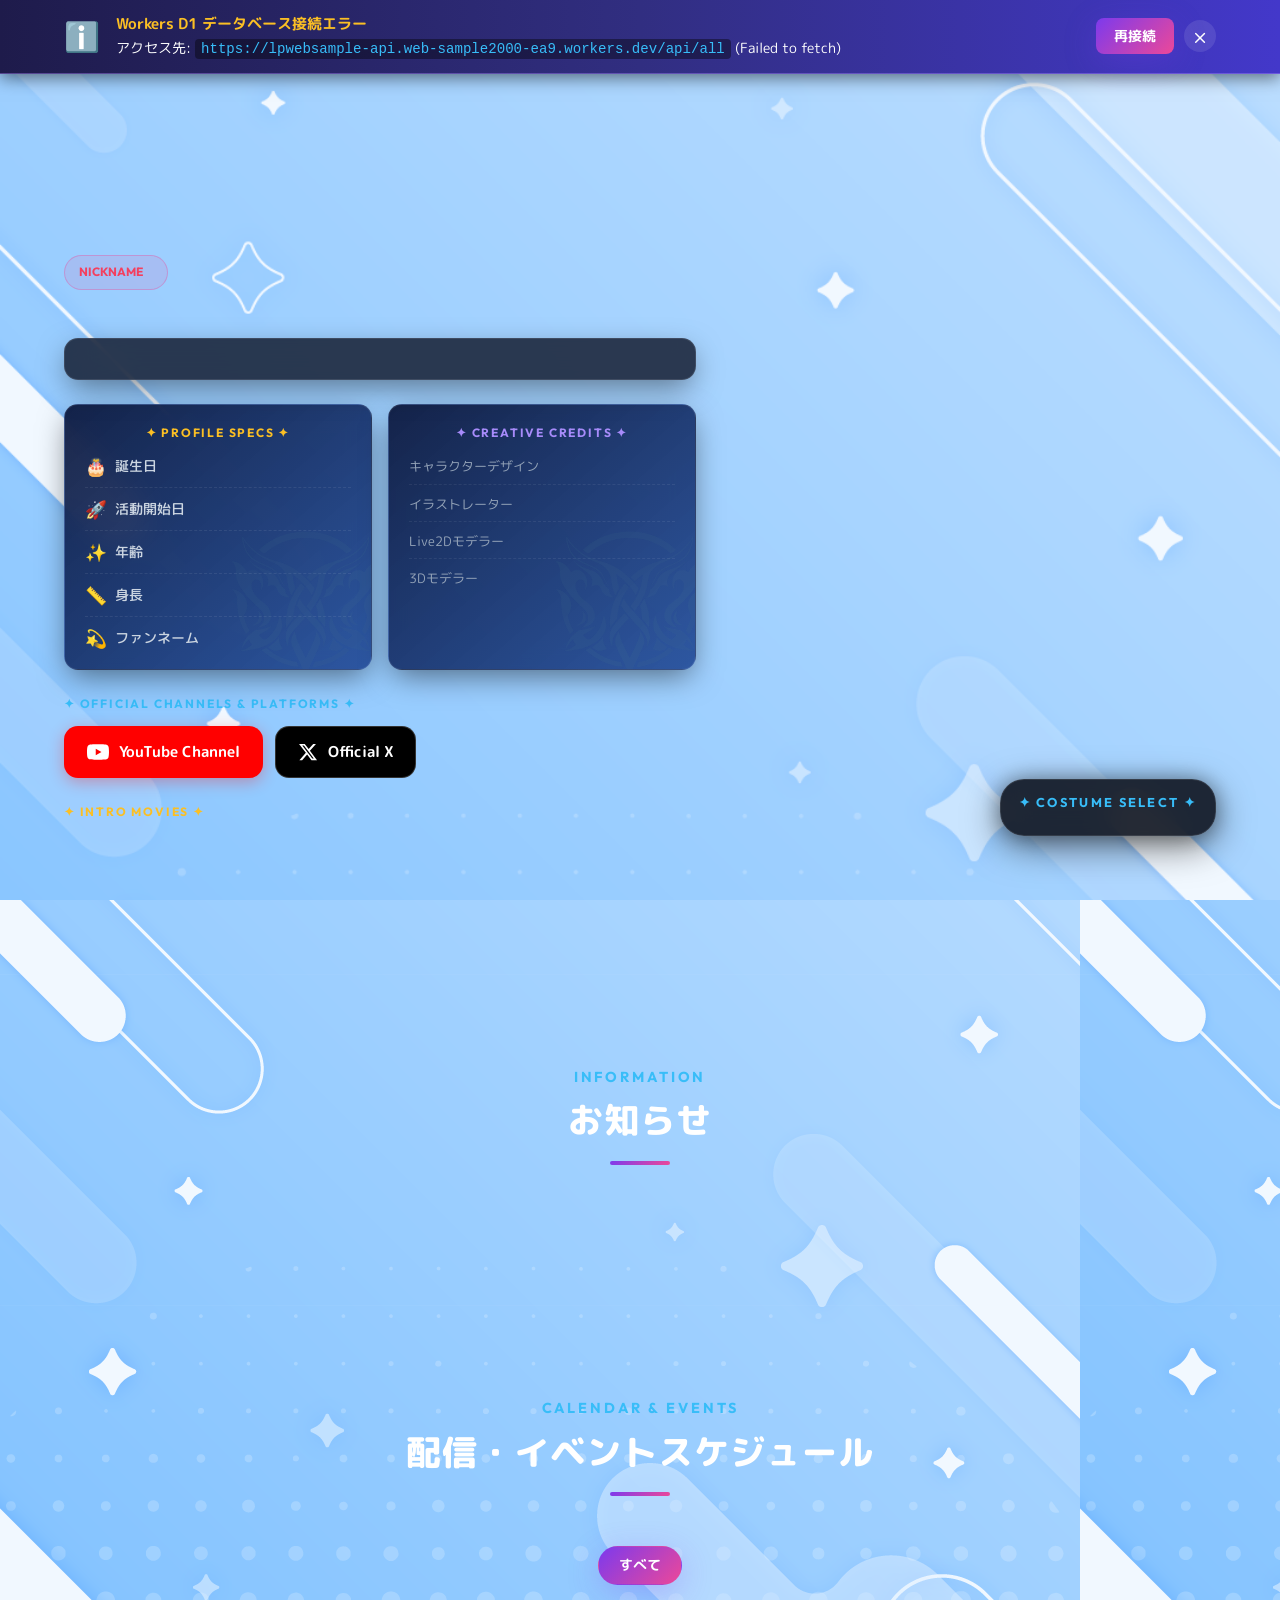
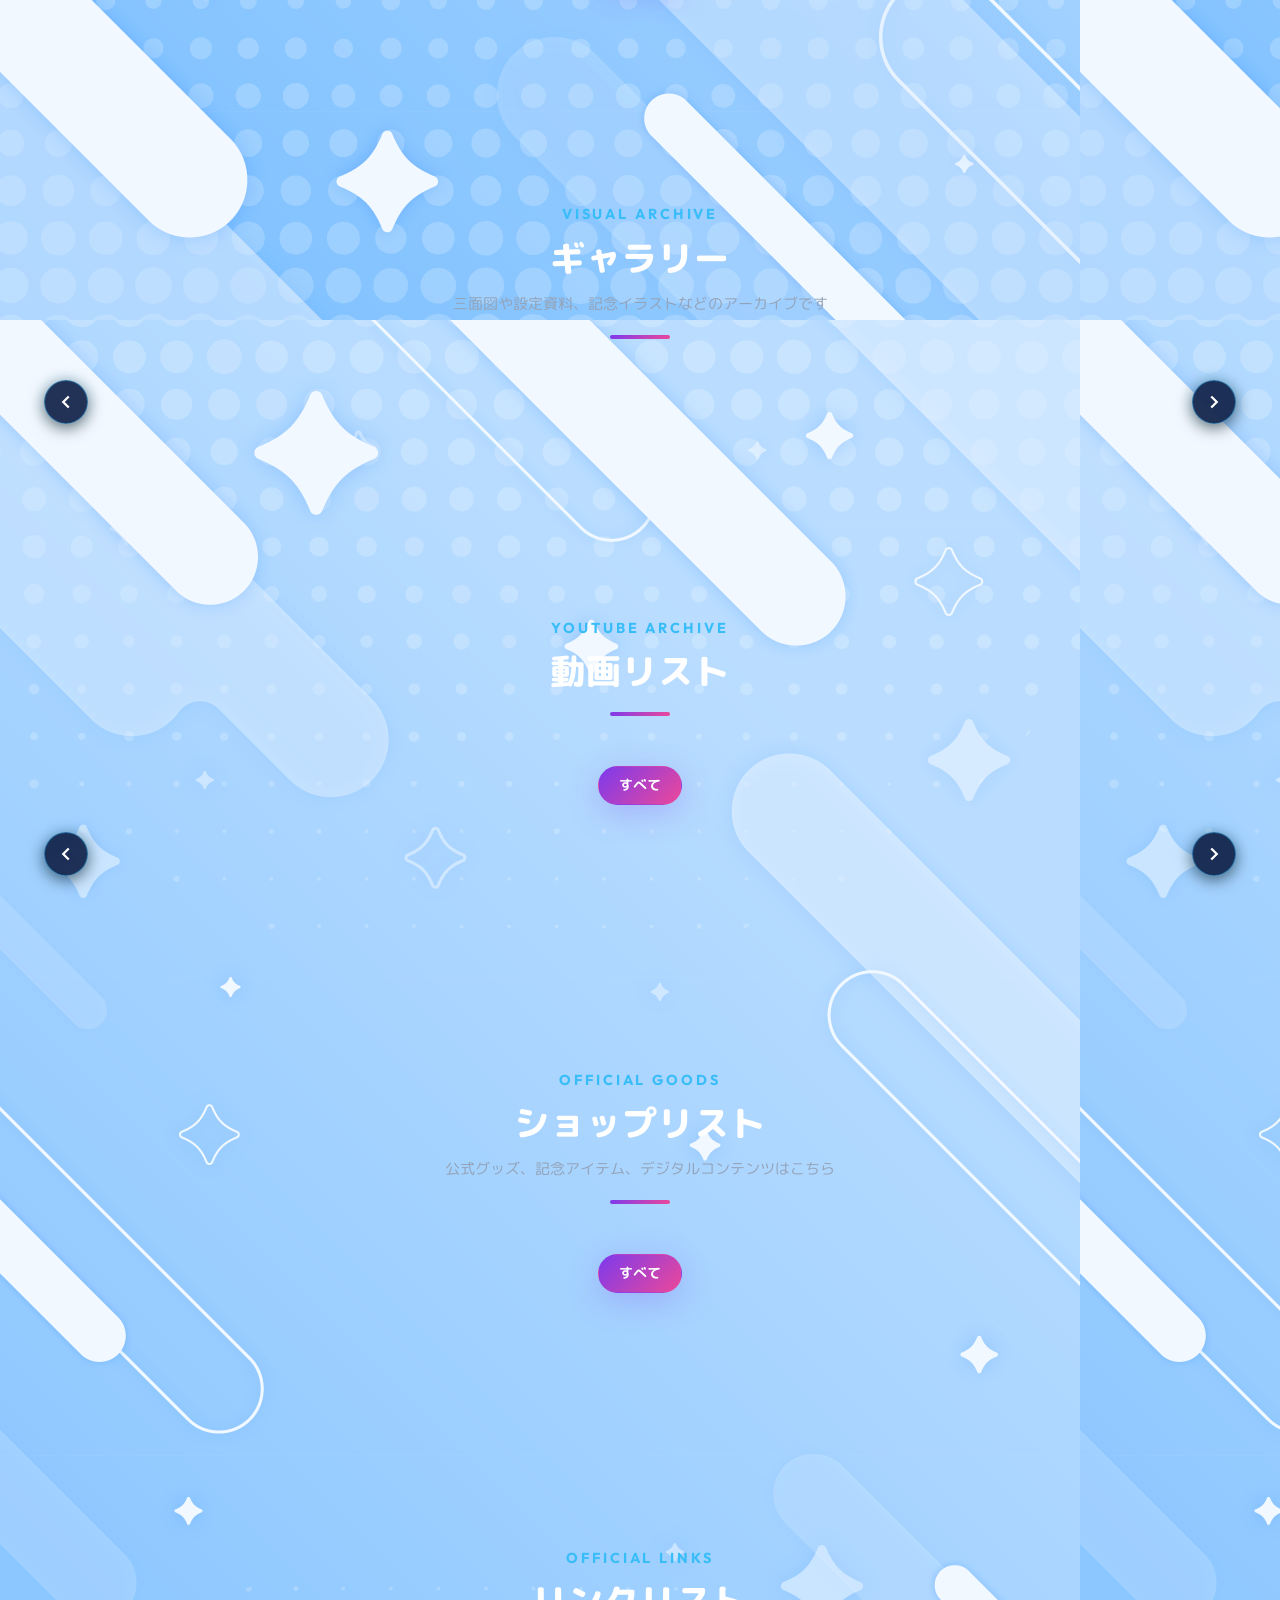
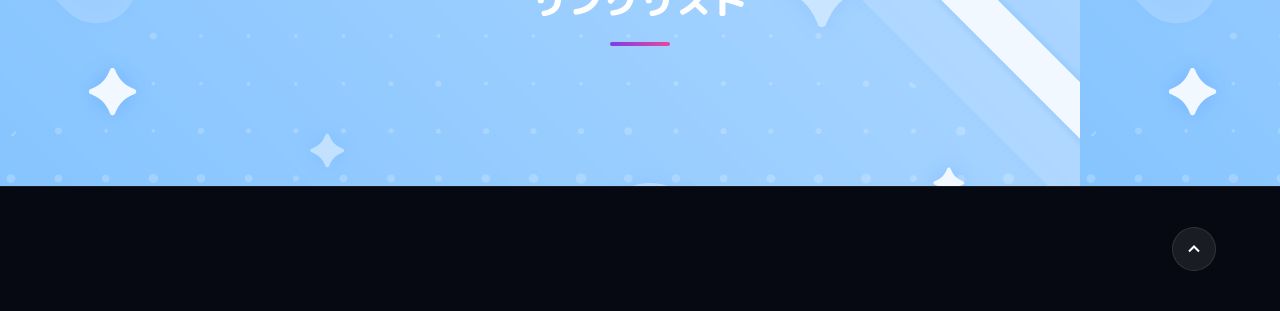
==== commit 8d798c05: "ブラッシュアップ" ====
--- a/index.html
+++ b/index.html
@@ -12,7 +12,7 @@
   <link href="https://fonts.googleapis.com/css2?family=M+PLUS+Rounded+1c:wght@400;500;700;800&family=Outfit:wght@400;600;700;800&display=swap" rel="stylesheet">
   
   <!-- CSS -->
-  <link rel="stylesheet" href="css/style.css?v=2.2">
+  <link rel="stylesheet" href="css/style.css?v=2.5">
 </head>
 <body>
   <!-- ページ全体の固定背景画像レイヤー (マスクなし) -->
@@ -261,8 +261,16 @@
         </div>
 
         <!-- ギャラリー画像グリッド -->
-        <div class="gallery-grid" id="gallery-container">
-          <!-- JSでgallery.yaml準拠のデータをレンダリング -->
+        <div class="scroll-grid-wrapper">
+          <button class="scroll-nav-btn prev-btn" id="gallery-prev-btn" aria-label="前の画像へ" title="前へ">
+            <svg viewBox="0 0 24 24" width="22" height="22" fill="none" stroke="currentColor" stroke-width="2.5"><polyline points="15 18 9 12 15 6"></polyline></svg>
+          </button>
+          <div class="gallery-grid" id="gallery-container">
+            <!-- JSでgallery.yaml準拠のデータをレンダリング -->
+          </div>
+          <button class="scroll-nav-btn next-btn" id="gallery-next-btn" aria-label="次の画像へ" title="次へ">
+            <svg viewBox="0 0 24 24" width="22" height="22" fill="none" stroke="currentColor" stroke-width="2.5"><polyline points="9 18 15 12 9 6"></polyline></svg>
+          </button>
         </div>
       </div>
     </section>
@@ -285,8 +293,16 @@
         </div>
 
         <!-- 動画カード一覧 -->
-        <div class="movie-grid" id="movie-container">
-          <!-- JSでmovie.yaml準拠のデータをレンダリング -->
+        <div class="scroll-grid-wrapper">
+          <button class="scroll-nav-btn prev-btn" id="movie-prev-btn" aria-label="前の動画へ" title="前へ">
+            <svg viewBox="0 0 24 24" width="22" height="22" fill="none" stroke="currentColor" stroke-width="2.5"><polyline points="15 18 9 12 15 6"></polyline></svg>
+          </button>
+          <div class="movie-grid" id="movie-container">
+            <!-- JSでmovie.yaml準拠のデータをレンダリング -->
+          </div>
+          <button class="scroll-nav-btn next-btn" id="movie-next-btn" aria-label="次の動画へ" title="次へ">
+            <svg viewBox="0 0 24 24" width="22" height="22" fill="none" stroke="currentColor" stroke-width="2.5"><polyline points="9 18 15 12 9 6"></polyline></svg>
+          </button>
         </div>
       </div>
     </section>
--- a/css/style.css
+++ b/css/style.css
@@ -5,9 +5,13 @@
 /* --- CSS変数（テーマ定義） --- */
 :root {
   --bg-main: #0a0e1a;
-  --bg-card: rgba(10, 25, 54, 0.78); /* ネイビー半透明 */
-  --bg-card-hover: rgba(18, 38, 80, 0.88); /* ホバー時ネイビー */
-  --bg-glass: rgba(10, 22, 48, 0.68);
+  --bg-card: linear-gradient(to top left, rgba(24, 64, 144, 0.84) 0%, rgba(8, 20, 58, 0.92) 100%);
+  --bg-card-hover: linear-gradient(to top left, rgba(32, 84, 184, 0.92) 0%, rgba(12, 28, 78, 0.96) 100%);
+  /* 右下から左上にかけて深みが出るグラデーション (to top left: 右下0% → 左上100%) */
+  --bg-card-gradient: linear-gradient(to top left, rgba(24, 64, 144, 0.84) 0%, rgba(8, 20, 58, 0.92) 100%);
+  --bg-card-hover-gradient: linear-gradient(to top left, rgba(32, 84, 184, 0.92) 0%, rgba(12, 28, 78, 0.96) 100%);
+  --bg-modal-gradient: linear-gradient(to top left, rgba(24, 64, 144, 0.94) 0%, rgba(8, 20, 58, 0.98) 100%);
+  --bg-glass: rgba(12, 28, 68, 0.70);
   
   --primary: #7c3aed;
   --primary-light: #a78bfa;
@@ -150,7 +154,25 @@
   transform: scale(1.06);
 }
 
-/* カード内コンテンツをロゴの手前に配置 */
+/* モーダル背景ロゴ透かし (Watermark) */
+.schedule-modal-content::before,
+.shop-modal-content::before {
+  content: '';
+  position: absolute;
+  right: 5px;
+  bottom: 5px;
+  width: 180px;
+  height: 180px;
+  background-image: url('../assets/logo.png');
+  background-size: contain;
+  background-repeat: no-repeat;
+  background-position: center;
+  opacity: 0.09;
+  pointer-events: none;
+  z-index: 0;
+}
+
+/* カード＆モーダル内コンテンツをロゴの手前に配置 */
 .notice-card > *,
 .schedule-card-body,
 .movie-thumb-wrapper,
@@ -163,7 +185,12 @@
 .credits-list,
 .schedule-tasks-header,
 .schedule-tasks-grid,
-.schedule-empty-box {
+.schedule-empty-box,
+.schedule-modal-header,
+.schedule-modal-body,
+.shop-modal-header,
+.shop-modal-subtitle,
+.shop-modal-links {
   position: relative;
   z-index: 1;
 }
@@ -1483,6 +1510,7 @@
   transform: translateY(-4px);
   border-color: rgba(6, 182, 212, 0.6);
   box-shadow: 0 10px 28px rgba(0, 0, 0, 0.4), 0 0 20px rgba(6, 182, 212, 0.2);
+  background: var(--bg-card-hover);
 }
 
 .schedule-card-body {
@@ -1532,19 +1560,21 @@
 .schedule-card-title {
   font-size: 1.05rem;
   font-weight: 700;
-  color: #fff;
+  color: #ffffff;
   line-height: 1.45;
+  display: -webkit-box;
+  -webkit-line-clamp: 2;
+  -webkit-box-orient: vertical;
+  overflow: hidden;
   margin: 0;
-  flex-grow: 1;
 }
 
 .schedule-card-footer {
   display: flex;
   align-items: center;
-  justify-content: flex-end;
   gap: 4px;
+  font-size: 0.82rem;
   color: var(--accent-cyan);
-  font-size: 0.8rem;
   font-weight: 600;
   opacity: 0.85;
   margin-top: 4px;
@@ -1560,16 +1590,18 @@
    スケジュール詳細モーダル
    ============================================================ */
 .modal-content.schedule-modal-content {
-  background: #111625;
-  border: 1px solid rgba(167, 139, 250, 0.35);
+  background: var(--bg-modal-gradient);
+  border: 1px solid rgba(56, 189, 248, 0.35);
   border-radius: 20px;
   max-width: 520px;
   width: 92%;
   padding: 26px 24px 24px;
-  box-shadow: 0 25px 60px rgba(0, 0, 0, 0.65), 0 0 35px rgba(124, 58, 237, 0.2);
+  box-shadow: 0 25px 60px rgba(0, 0, 0, 0.7), 0 0 35px rgba(24, 64, 144, 0.3);
   position: relative;
   max-height: 88vh;
   overflow-y: auto;
+  backdrop-filter: blur(16px);
+  -webkit-backdrop-filter: blur(16px);
 }
 
 .schedule-modal-header {
@@ -1640,14 +1672,124 @@
 /* ============================================================
    3. ギャラリーセクション (Gallery)
    ============================================================ */
-.gallery-section {
+/* ============================================================
+   3. ギャラリーセクション (Gallery) & 4. 動画リスト (Movie)
+   2行横スクロールグリッド共通スタイル
+   ============================================================ */
+.gallery-section,
+.movie-section {
   background: transparent;
 }
 
-.gallery-grid {
+/* 横スクロールグリッド ラッパー ＆ 左右ナビゲーションボタン */
+.scroll-grid-wrapper {
+  position: relative;
+  width: 100%;
+}
+
+.scroll-nav-btn {
+  position: absolute;
+  top: calc(50% - 10px);
+  transform: translateY(-50%);
+  width: 44px;
+  height: 44px;
+  border-radius: 50%;
+  background: rgba(12, 28, 68, 0.90);
+  border: 1px solid rgba(56, 189, 248, 0.45);
+  color: #ffffff;
+  display: flex;
+  align-items: center;
+  justify-content: center;
+  cursor: pointer;
+  z-index: 15;
+  box-shadow: 0 4px 16px rgba(0, 0, 0, 0.55), 0 0 14px rgba(56, 189, 248, 0.25);
+  backdrop-filter: blur(12px);
+  -webkit-backdrop-filter: blur(12px);
+  transition: all var(--transition-fast);
+  opacity: 1;
+}
+
+.scroll-nav-btn.prev-btn {
+  left: -20px;
+}
+
+.scroll-nav-btn.next-btn {
+  right: -20px;
+}
+
+.scroll-nav-btn:hover {
+  background: rgba(24, 64, 144, 0.96);
+  border-color: var(--accent-cyan);
+  box-shadow: 0 6px 22px rgba(0, 0, 0, 0.65), 0 0 20px rgba(56, 189, 248, 0.55);
+  transform: translateY(-50%) scale(1.08);
+  color: #38bdf8;
+}
+
+.scroll-nav-btn:active {
+  transform: translateY(-50%) scale(0.95);
+}
+
+.scroll-nav-btn.is-disabled {
+  opacity: 0;
+  pointer-events: none;
+  transform: translateY(-50%) scale(0.85);
+}
+
+.gallery-grid,
+.movie-grid {
   display: grid;
-  grid-template-columns: repeat(auto-fill, minmax(300px, 1fr));
-  gap: 24px;
+  grid-template-rows: repeat(2, auto);
+  grid-auto-flow: column;
+  overflow-x: auto;
+  overflow-y: hidden;
+  padding: 8px 4px 20px;
+  -webkit-overflow-scrolling: touch;
+  scrollbar-width: thin;
+  scrollbar-color: rgba(56, 189, 248, 0.6) rgba(10, 20, 48, 0.6);
+  width: 100%;
+  box-sizing: border-box;
+}
+
+.gallery-grid img,
+.movie-grid img {
+  -webkit-user-drag: none;
+  user-select: none;
+}
+
+.gallery-grid.is-dragging,
+.movie-grid.is-dragging {
+  cursor: grabbing !important;
+  user-select: none !important;
+}
+
+.gallery-grid.is-dragging * {
+  cursor: grabbing !important;
+  user-select: none !important;
+}
+
+/* カスタム横スクロールバー */
+.gallery-grid::-webkit-scrollbar,
+.movie-grid::-webkit-scrollbar {
+  height: 8px;
+}
+
+.gallery-grid::-webkit-scrollbar-track,
+.movie-grid::-webkit-scrollbar-track {
+  background: rgba(10, 20, 48, 0.6);
+  border-radius: 999px;
+  margin: 0 4px;
+}
+
+.gallery-grid::-webkit-scrollbar-thumb,
+.movie-grid::-webkit-scrollbar-thumb {
+  background: linear-gradient(90deg, rgba(56, 189, 248, 0.65), rgba(124, 58, 237, 0.75));
+  border-radius: 999px;
+  border: 1px solid rgba(255, 255, 255, 0.15);
+}
+
+.gallery-grid::-webkit-scrollbar-thumb:hover,
+.movie-grid::-webkit-scrollbar-thumb:hover {
+  background: linear-gradient(90deg, rgba(56, 189, 248, 0.9), rgba(124, 58, 237, 0.95));
 }
 
 .gallery-card {
@@ -1664,6 +1806,7 @@
   display: flex;
   align-items: center;
   justify-content: center;
+  transition: transform var(--transition-fast), border-color var(--transition-fast), box-shadow var(--transition-fast);
 }
 
 .gallery-card img {
@@ -1684,11 +1827,17 @@
   display: flex;
   flex-direction: column;
   justify-content: flex-end;
-  padding: 20px;
+  padding: 16px;
   opacity: 0.85;
   transition: opacity var(--transition-fast);
 }
 
+.gallery-card:hover {
+  transform: translateY(-4px);
+  border-color: var(--accent-cyan);
+  box-shadow: 0 10px 24px rgba(0, 0, 0, 0.4), 0 0 16px rgba(6, 182, 212, 0.2);
+}
+
 .gallery-card:hover img {
   transform: scale(1.08);
 }
@@ -1698,14 +1847,14 @@
 }
 
 .gallery-name {
-  font-size: 1rem;
+  font-size: 0.95rem;
   font-weight: 700;
   color: #fff;
   margin-bottom: 4px;
 }
 
 .gallery-zoom-hint {
-  font-size: 0.78rem;
+  font-size: 0.76rem;
   color: var(--accent-cyan);
   display: flex;
   align-items: center;
@@ -1715,16 +1864,6 @@
 /* ============================================================
    4. 動画リストセクション (Movie)
    ============================================================ */
-.movie-section {
-  background: transparent;
-}
-
-.movie-grid {
-  display: grid;
-  grid-template-columns: repeat(auto-fill, minmax(280px, 1fr));
-  gap: 24px;
-}
-
 .movie-card {
   display: flex;
   flex-direction: column;
@@ -1734,12 +1873,15 @@
   overflow: hidden;
   cursor: pointer;
   transition: all var(--transition-fast);
+  height: 100%;
+  box-sizing: border-box;
 }
 
 .movie-card:hover {
-  transform: translateY(-5px);
+  transform: translateY(-4px);
   border-color: var(--border-highlight);
   box-shadow: var(--shadow-card);
+  background: var(--bg-card-hover);
 }
 
 .movie-thumb-wrapper {
@@ -1771,10 +1913,10 @@
   top: 50%;
   left: 50%;
   transform: translate(-50%, -50%);
-  width: 48px;
-  height: 48px;
+  width: 38px;
+  height: 38px;
   border-radius: 50%;
-  background: rgba(255, 0, 0, 0.85);
+  background: rgba(239, 68, 68, 0.88);
   color: #fff;
   display: flex;
   align-items: center;
@@ -1783,34 +1925,242 @@
   transition: transform var(--transition-fast), background var(--transition-fast);
 }
 
+.movie-play-badge svg {
+  width: 18px;
+  height: 18px;
+}
+
 .movie-card:hover .movie-play-badge {
-  transform: translate(-50%, -50%) scale(1.15);
+  transform: translate(-50%, -50%) scale(1.12);
   background: #ff0000;
 }
 
 .movie-card-body {
-  padding: 16px;
+  padding: 12px 14px;
   display: flex;
   flex-direction: column;
-  gap: 8px;
+  gap: 6px;
+  flex-grow: 1;
 }
 
 .movie-tag {
-  font-size: 0.75rem;
+  font-size: 0.70rem;
   font-weight: 700;
   color: var(--accent-pink);
   text-transform: uppercase;
 }
 
 .movie-card-title {
-  font-size: 0.95rem;
-  font-weight: 700;
-  color: #fff;
+  font-size: 0.90rem;
+  font-weight: 700;
+  color: #ffffff;
   line-height: 1.4;
   display: -webkit-box;
   -webkit-line-clamp: 2;
   -webkit-box-orient: vertical;
   overflow: hidden;
+}
+
+/* ============================================================
+   ギャラリー ＆ 動画リスト 2行グリッド配置ルール
+   ============================================================ */
+
+/* --- 11個目以降（PC・スマホ共通: 奇数=1行目, 偶数=2行目, 列=6列目以降） --- */
+.gallery-grid > *:nth-child(2n+1):nth-child(n+11),
+.movie-grid > *:nth-child(2n+1):nth-child(n+11) {
+  grid-row: 1;
+}
+
+.gallery-grid > *:nth-child(2n):nth-child(n+12),
+.movie-grid > *:nth-child(2n):nth-child(n+12) {
+  grid-row: 2;
+}
+
+/* 11個目以降の列割り当て (11-12: 6列, 13-14: 7列, 15-16: 8列...) */
+.gallery-grid > *:nth-child(11), .gallery-grid > *:nth-child(12),
+.movie-grid > *:nth-child(11), .movie-grid > *:nth-child(12) { grid-column: 6; }
+
+.gallery-grid > *:nth-child(13), .gallery-grid > *:nth-child(14),
+.movie-grid > *:nth-child(13), .movie-grid > *:nth-child(14) { grid-column: 7; }
+
+.gallery-grid > *:nth-child(15), .gallery-grid > *:nth-child(16),
+.movie-grid > *:nth-child(15), .movie-grid > *:nth-child(16) { grid-column: 8; }
+
+.gallery-grid > *:nth-child(17), .gallery-grid > *:nth-child(18),
+.movie-grid > *:nth-child(17), .movie-grid > *:nth-child(18) { grid-column: 9; }
+
+.gallery-grid > *:nth-child(19), .gallery-grid > *:nth-child(20),
+.movie-grid > *:nth-child(19), .movie-grid > *:nth-child(20) { grid-column: 10; }
+
+.gallery-grid > *:nth-child(21), .gallery-grid > *:nth-child(22),
+.movie-grid > *:nth-child(21), .movie-grid > *:nth-child(22) { grid-column: 11; }
+
+.gallery-grid > *:nth-child(23), .gallery-grid > *:nth-child(24),
+.movie-grid > *:nth-child(23), .movie-grid > *:nth-child(24) { grid-column: 12; }
+
+.gallery-grid > *:nth-child(25), .gallery-grid > *:nth-child(26),
+.movie-grid > *:nth-child(25), .movie-grid > *:nth-child(26) { grid-column: 13; }
+
+.gallery-grid > *:nth-child(27), .gallery-grid > *:nth-child(28),
+.movie-grid > *:nth-child(27), .movie-grid > *:nth-child(28) { grid-column: 14; }
+
+.gallery-grid > *:nth-child(29), .gallery-grid > *:nth-child(30),
+.movie-grid > *:nth-child(29), .movie-grid > *:nth-child(30) { grid-column: 15; }
+
+.gallery-grid > *:nth-child(31), .gallery-grid > *:nth-child(32),
+.movie-grid > *:nth-child(31), .movie-grid > *:nth-child(32) { grid-column: 16; }
+
+.gallery-grid > *:nth-child(33), .gallery-grid > *:nth-child(34),
+.movie-grid > *:nth-child(33), .movie-grid > *:nth-child(34) { grid-column: 17; }
+
+.gallery-grid > *:nth-child(35), .gallery-grid > *:nth-child(36),
+.movie-grid > *:nth-child(35), .movie-grid > *:nth-child(36) { grid-column: 18; }
+
+.gallery-grid > *:nth-child(37), .gallery-grid > *:nth-child(38),
+.movie-grid > *:nth-child(37), .movie-grid > *:nth-child(38) { grid-column: 19; }
+
+.gallery-grid > *:nth-child(39), .gallery-grid > *:nth-child(40),
+.movie-grid > *:nth-child(39), .movie-grid > *:nth-child(40) { grid-column: 20; }
+
+.gallery-grid > *:nth-child(41), .gallery-grid > *:nth-child(42),
+.movie-grid > *:nth-child(41), .movie-grid > *:nth-child(42) { grid-column: 21; }
+
+.gallery-grid > *:nth-child(43), .gallery-grid > *:nth-child(44),
+.movie-grid > *:nth-child(43), .movie-grid > *:nth-child(44) { grid-column: 22; }
+
+.gallery-grid > *:nth-child(45), .gallery-grid > *:nth-child(46),
+.movie-grid > *:nth-child(45), .movie-grid > *:nth-child(46) { grid-column: 23; }
+
+.gallery-grid > *:nth-child(47), .gallery-grid > *:nth-child(48),
+.movie-grid > *:nth-child(47), .movie-grid > *:nth-child(48) { grid-column: 24; }
+
+.gallery-grid > *:nth-child(49), .gallery-grid > *:nth-child(50),
+.movie-grid > *:nth-child(49), .movie-grid > *:nth-child(50) { grid-column: 25; }
+
+/* --- PC画面（横長・表示領域幅に3枚と4枚目の半分＝3.5列＋横スクロール） --- */
+@media (min-width: 861px) {
+  .gallery-grid,
+  .movie-grid {
+    grid-auto-columns: calc((100% - 3 * 18px) / 3.5);
+    gap: 18px;
+  }
+
+  /* PC 1〜5個目: 1行目 (列1〜5) */
+  .gallery-grid > *:nth-child(1), .gallery-grid > *:nth-child(2), .gallery-grid > *:nth-child(3), .gallery-grid > *:nth-child(4), .gallery-grid > *:nth-child(5),
+  .movie-grid > *:nth-child(1), .movie-grid > *:nth-child(2), .movie-grid > *:nth-child(3), .movie-grid > *:nth-child(4), .movie-grid > *:nth-child(5) {
+    grid-row: 1;
+  }
+
+  /* PC 6〜10個目: 2行目 (列1〜5) */
+  .gallery-grid > *:nth-child(6), .gallery-grid > *:nth-child(7), .gallery-grid > *:nth-child(8), .gallery-grid > *:nth-child(9), .gallery-grid > *:nth-child(10),
+  .movie-grid > *:nth-child(6), .movie-grid > *:nth-child(7), .movie-grid > *:nth-child(8), .movie-grid > *:nth-child(9), .movie-grid > *:nth-child(10) {
+    grid-row: 2;
+  }
+
+  /* PC列割り当て（1〜10個目） */
+  .gallery-grid > *:nth-child(1), .gallery-grid > *:nth-child(6),
+  .movie-grid > *:nth-child(1), .movie-grid > *:nth-child(6) { grid-column: 1; }
+
+  .gallery-grid > *:nth-child(2), .gallery-grid > *:nth-child(7),
+  .movie-grid > *:nth-child(2), .movie-grid > *:nth-child(7) { grid-column: 2; }
+
+  .gallery-grid > *:nth-child(3), .gallery-grid > *:nth-child(8),
+  .movie-grid > *:nth-child(3), .movie-grid > *:nth-child(8) { grid-column: 3; }
+
+  .gallery-grid > *:nth-child(4), .gallery-grid > *:nth-child(9),
+  .movie-grid > *:nth-child(4), .movie-grid > *:nth-child(9) { grid-column: 4; }
+
+  .gallery-grid > *:nth-child(5), .gallery-grid > *:nth-child(10),
+  .movie-grid > *:nth-child(5), .movie-grid > *:nth-child(10) { grid-column: 5; }
+}
+
+/* --- スマホなどの縦長画面時（1枚と2枚目半分より少し表示＝1.6列＋横スクロール） --- */
+@media (max-width: 860px) {
+  .gallery-grid,
+  .movie-grid {
+    grid-auto-columns: calc((100% - 12px) / 1.6);
+    gap: 12px;
+    padding: 6px 2px 16px;
+  }
+
+  /* スマホ1行目: 1, 2, 3, 7, 9 */
+  .gallery-grid > *:nth-child(1), .gallery-grid > *:nth-child(2), .gallery-grid > *:nth-child(3),
+  .movie-grid > *:nth-child(1), .movie-grid > *:nth-child(2), .movie-grid > *:nth-child(3),
+  .gallery-grid > *:nth-child(7), .gallery-grid > *:nth-child(9),
+  .movie-grid > *:nth-child(7), .movie-grid > *:nth-child(9) {
+    grid-row: 1;
+  }
+
+  /* スマホ2行目: 4, 5, 6, 8, 10 */
+  .gallery-grid > *:nth-child(4), .gallery-grid > *:nth-child(5), .gallery-grid > *:nth-child(6),
+  .movie-grid > *:nth-child(4), .movie-grid > *:nth-child(5), .movie-grid > *:nth-child(6),
+  .gallery-grid > *:nth-child(8), .gallery-grid > *:nth-child(10),
+  .movie-grid > *:nth-child(8), .movie-grid > *:nth-child(10) {
+    grid-row: 2;
+  }
+
+  /* スマホ列割り当て（1〜10個目） */
+  .gallery-grid > *:nth-child(1), .gallery-grid > *:nth-child(4),
+  .movie-grid > *:nth-child(1), .movie-grid > *:nth-child(4) { grid-column: 1; }
+
+  .gallery-grid > *:nth-child(2), .gallery-grid > *:nth-child(5),
+  .movie-grid > *:nth-child(2), .movie-grid > *:nth-child(5) { grid-column: 2; }
+
+  .gallery-grid > *:nth-child(3), .gallery-grid > *:nth-child(6),
+  .movie-grid > *:nth-child(3), .movie-grid > *:nth-child(6) { grid-column: 3; }
+
+  .gallery-grid > *:nth-child(7), .gallery-grid > *:nth-child(8),
+  .movie-grid > *:nth-child(7), .movie-grid > *:nth-child(8) { grid-column: 4; }
+
+  .gallery-grid > *:nth-child(9), .gallery-grid > *:nth-child(10),
+  .movie-grid > *:nth-child(9), .movie-grid > *:nth-child(10) { grid-column: 5; }
+
+  /* スマホ用ボタン配置 */
+  .scroll-nav-btn {
+    width: 36px;
+    height: 36px;
+  }
+  .scroll-nav-btn svg {
+    width: 18px;
+    height: 18px;
+  }
+  .scroll-nav-btn.prev-btn {
+    left: -10px;
+  }
+  .scroll-nav-btn.next-btn {
+    right: -10px;
+  }
+
+  /* スマホ用カード内タイポグラフィ最適化 */
+  .movie-card-body {
+    padding: 10px 12px;
+    gap: 5px;
+  }
+  .movie-card-title {
+    font-size: 0.85rem;
+    line-height: 1.4;
+  }
+  .movie-tag {
+    padding: 2px 7px;
+    font-size: 0.65rem;
+  }
+  .movie-play-badge {
+    width: 32px;
+    height: 32px;
+  }
+  .movie-play-badge svg {
+    width: 16px;
+    height: 16px;
+  }
+  .gallery-name {
+    font-size: 0.85rem;
+  }
+  .gallery-overlay {
+    padding: 12px 14px;
+  }
+  .gallery-zoom-hint {
+    font-size: 0.72rem;
+  }
 }
 
 /* ============================================================
@@ -1842,6 +2192,7 @@
   transform: translateY(-4px);
   border-color: var(--border-highlight);
   box-shadow: 0 10px 28px rgba(0, 0, 0, 0.4), 0 0 20px rgba(124, 58, 237, 0.2);
+  background: var(--bg-card-hover);
 }
 
 .shop-image-wrapper {
@@ -2284,27 +2635,30 @@
    ショップ詳細モーダル (購入先選択モーダル)
    ============================================================ */
 .modal-content.shop-modal-content {
-  background: #ffffff;
+  background: var(--bg-modal-gradient);
+  border: 1px solid rgba(56, 189, 248, 0.35);
   border-radius: 20px;
-  max-width: 380px;
+  max-width: 400px;
   width: 90%;
-  padding: 24px 20px 22px;
-  box-shadow: 0 25px 60px rgba(0, 0, 0, 0.4);
-  border: none;
-  position: relative;
+  padding: 26px 22px 24px;
+  box-shadow: 0 25px 60px rgba(0, 0, 0, 0.7), 0 0 35px rgba(24, 64, 144, 0.3);
+  position: relative;
+  overflow: hidden;
+  backdrop-filter: blur(16px);
+  -webkit-backdrop-filter: blur(16px);
 }
 
 .shop-modal-close {
   position: absolute;
   top: 14px;
   right: 14px;
-  width: 28px;
-  height: 28px;
+  width: 32px;
+  height: 32px;
   border-radius: 50%;
-  background: #f1f5f9;
-  color: #475569;
-  border: none;
-  font-size: 1.1rem;
+  background: rgba(255, 255, 255, 0.1);
+  color: #cbd5e1;
+  border: 1px solid rgba(255, 255, 255, 0.2);
+  font-size: 1.25rem;
   line-height: 1;
   display: flex;
   align-items: center;
@@ -2315,8 +2669,9 @@
 }
 
 .shop-modal-close:hover {
-  background: #e2e8f0;
-  color: #0f172a;
+  background: var(--accent-pink);
+  color: #ffffff;
+  border-color: var(--accent-pink);
 }
 
 .shop-modal-header {
@@ -2327,12 +2682,12 @@
 }
 
 .shop-modal-thumb {
-  width: 60px;
-  height: 60px;
-  border-radius: 10px;
+  width: 68px;
+  height: 68px;
+  border-radius: 12px;
   object-fit: cover;
-  background: #f8fafc;
-  border: 1px solid #e2e8f0;
+  background: rgba(6, 16, 38, 0.65);
+  border: 1px solid rgba(255, 255, 255, 0.15);
   flex-shrink: 0;
 }
 
@@ -2344,10 +2699,10 @@
 }
 
 .shop-modal-title {
-  font-size: 0.98rem;
-  font-weight: 700;
-  color: #1e293b;
-  line-height: 1.35;
+  font-size: 1.05rem;
+  font-weight: 700;
+  color: #ffffff;
+  line-height: 1.4;
   margin: 0;
   overflow: hidden;
   text-overflow: ellipsis;
@@ -2363,11 +2718,11 @@
 
 .shop-modal-subtitle {
   text-align: center;
-  color: #64748b;
+  color: #94a3b8;
   font-size: 0.82rem;
   font-weight: 600;
   margin: 20px 0 14px;
-  letter-spacing: 0.02em;
+  letter-spacing: 0.04em;
 }
 
 .shop-modal-links {
